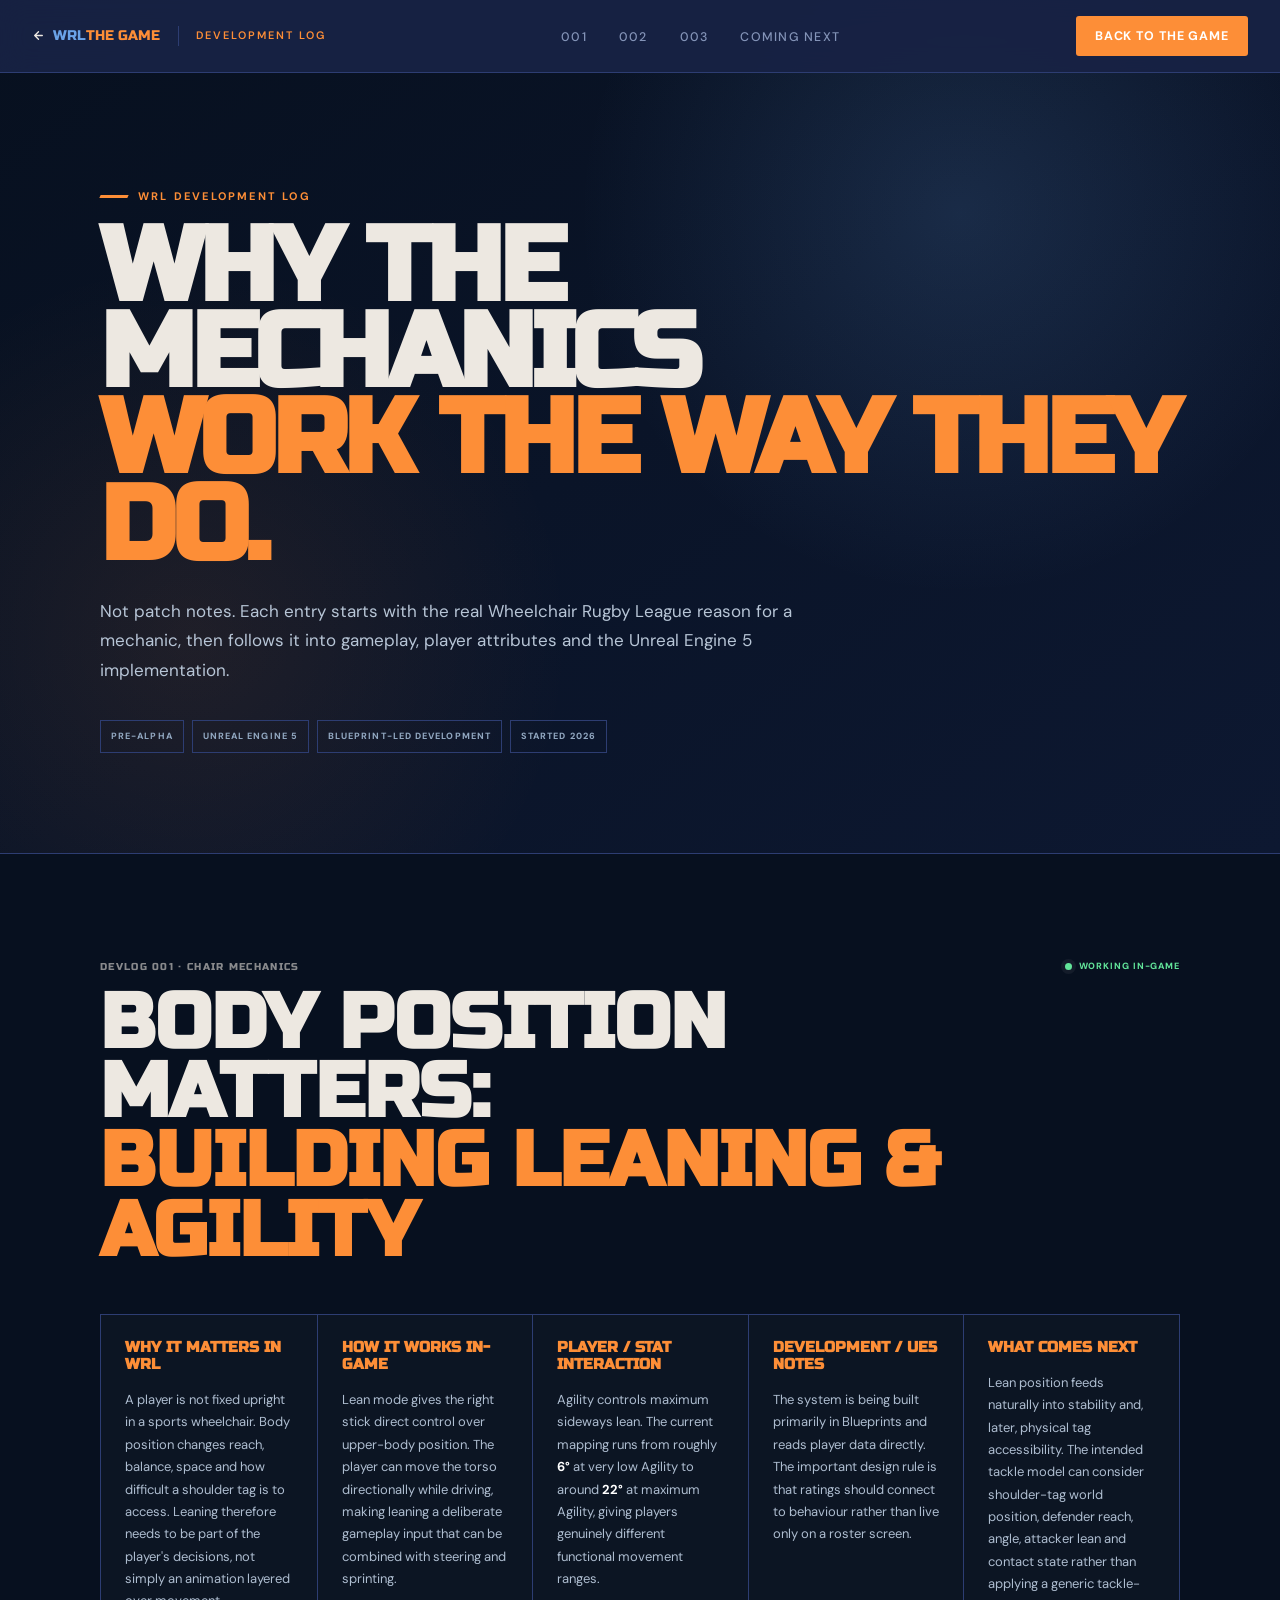
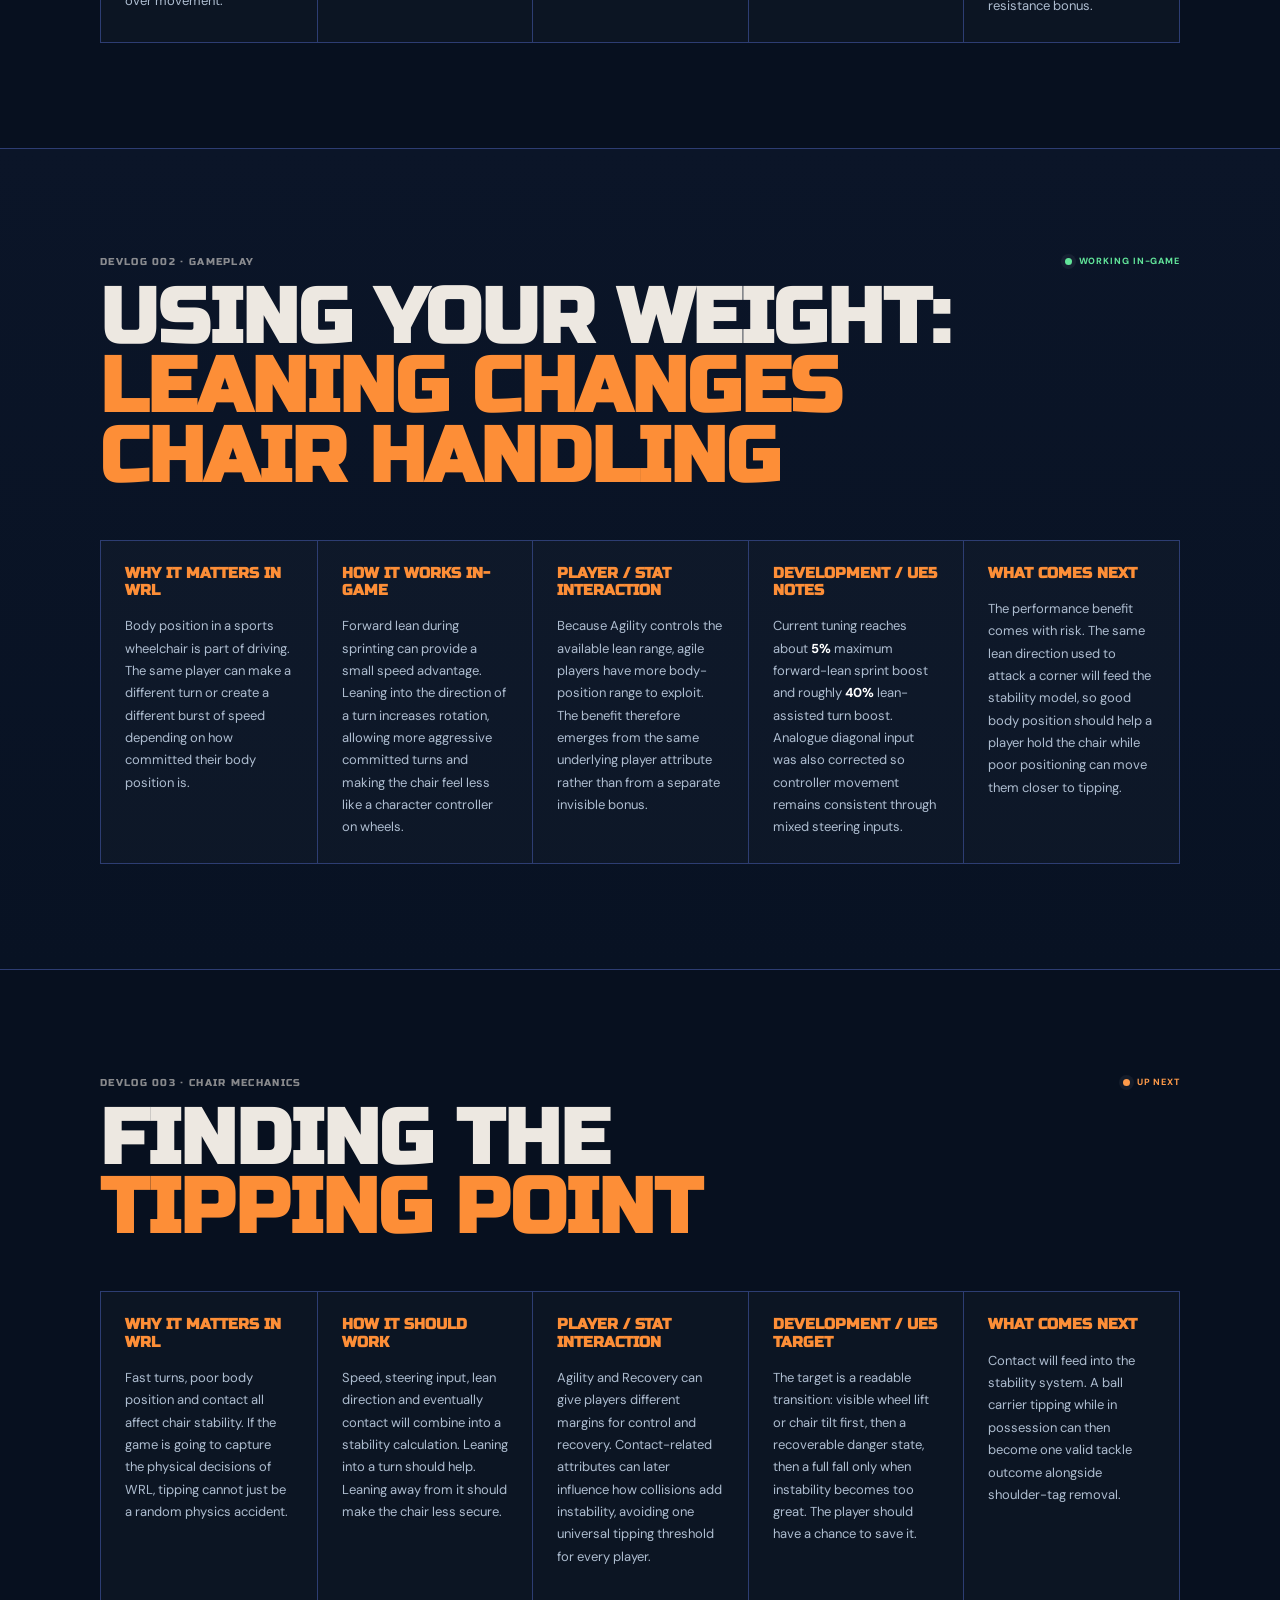
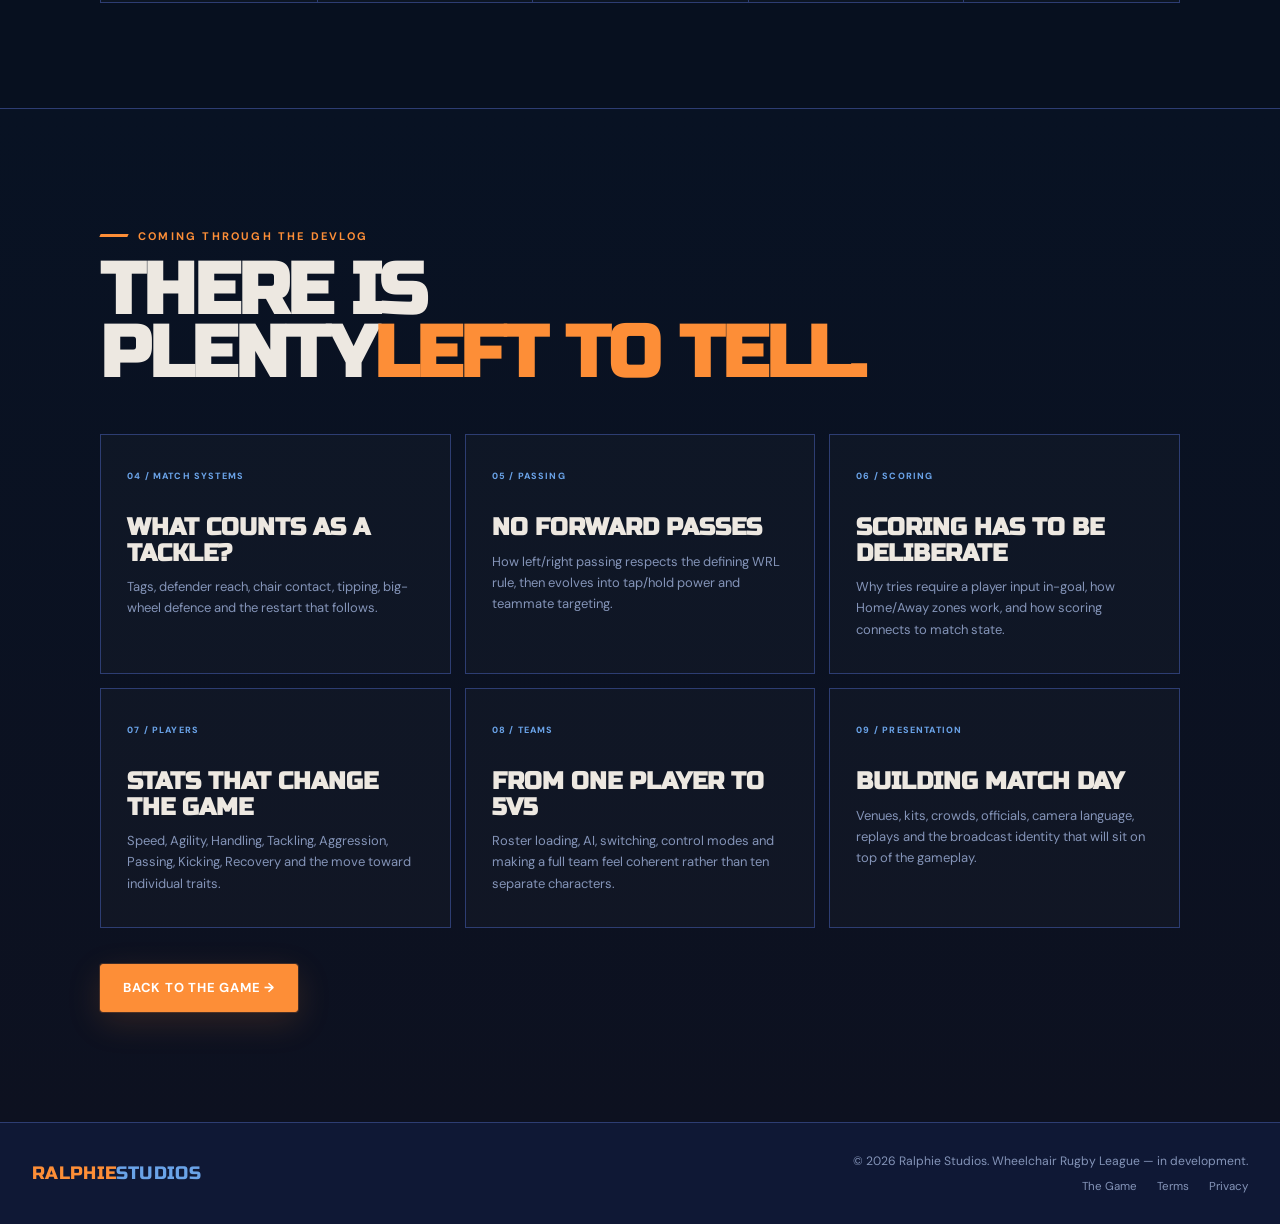
==== devlog.html @ 8ef0feab "Local updates: WebP image conversions, page updates, new assets, remove wrlold.html Co-Authored-By: " ====
<!DOCTYPE html>
<html lang="en">
<head>
  <meta charset="UTF-8">
  <meta name="viewport" content="width=device-width, initial-scale=1.0">
  <title>WRL Development Log | Ralphie Studios</title>
  <meta name="description" content="Development log for the first Wheelchair Rugby League video game — mechanics, design decisions and Unreal Engine 5 development from Ralphie Studios.">
  <meta property="og:title" content="Wheelchair Rugby League — Development Log">
  <meta property="og:description" content="Follow the mechanics, decisions and development behind the first Wheelchair Rugby League video game.">
  <meta property="og:type" content="website">
  <meta property="og:url" content="https://ralphiestudios.com/devlog">
  <meta property="og:image" content="https://ralphiestudios.com/images/gamepic.png">
  <meta name="theme-color" content="#07101f">
  <link rel="canonical" href="https://ralphiestudios.com/devlog">
  <link rel="icon" type="image/png" sizes="32x32" href="images/favicon-32.png">
  <link rel="apple-touch-icon" sizes="180x180" href="images/apple-touch-icon.png">
  <link rel="preconnect" href="https://fonts.googleapis.com">
  <link rel="preconnect" href="https://fonts.gstatic.com" crossorigin>
  <link href="https://fonts.googleapis.com/css2?family=Russo+One&family=DM+Sans:ital,opsz,wght@0,9..40,400;0,9..40,500;0,9..40,600;0,9..40,700;1,9..40,400&display=swap" rel="stylesheet">
  <link rel="stylesheet" href="style.css">
</head>
<body class="wrl-page devlog-page">
  <nav id="wrlNav">
    <div class="wrl-left">
      <a href="/wrl" class="wrl-back" aria-label="Back to Wheelchair Rugby League"><svg width="13" height="13" viewBox="0 0 24 24" fill="none" stroke="currentColor" stroke-width="2.5" stroke-linecap="round" stroke-linejoin="round" aria-hidden="true"><path d="M19 12H5M12 5l-7 7 7 7"/></svg><span><span class="nr">WRL</span><span class="ns wrl-back-label">THE GAME</span></span></a>
      <div class="wrl-sep" aria-hidden="true"></div><span class="wrl-game-lbl">Development Log</span>
    </div>
    <ul class="nav-links"><li><a href="#devlog-001">001</a></li><li><a href="#devlog-002">002</a></li><li><a href="#devlog-003">003</a></li><li><a href="#coming">Coming Next</a></li></ul>
    <div class="wrl-cta"><a href="/wrl" class="wrl-cta-btn">Back to the Game</a><button class="nav-toggle" id="wrlNavToggle" aria-label="Open menu" aria-expanded="false"><span></span><span></span><span></span></button></div>
  </nav>

  <header class="devlog-hero">
    <div class="wrap" data-reveal>
      <span class="wrl-eyebrow">WRL Development Log</span>
      <h1>Why the mechanics<br><span>work the way they do.</span></h1>
      <p>Not patch notes. Each entry starts with the real Wheelchair Rugby League reason for a mechanic, then follows it into gameplay, player attributes and the Unreal Engine 5 implementation.</p>
      <div class="devlog-hero-meta"><span>Pre-Alpha</span><span>Unreal Engine 5</span><span>Blueprint-led development</span><span>Started 2026</span></div>
    </div>
  </header>

  <main class="devlog-archive">
    <section class="dev-article-full" id="devlog-001">
      <div class="wrap">
        <div class="dev-article-heading" data-reveal><div><span class="dev-index">DEVLOG 001 · CHAIR MECHANICS</span><h2>Body Position Matters:<br><em>Building Leaning &amp; Agility</em></h2></div><span class="dev-state working">Working in-game</span></div>
        <div class="dev-article-grid" data-reveal>
          <article><h3>Why it matters in WRL</h3><p>A player is not fixed upright in a sports wheelchair. Body position changes reach, balance, space and how difficult a shoulder tag is to access. Leaning therefore needs to be part of the player's decisions, not simply an animation layered over movement.</p></article>
          <article><h3>How it works in-game</h3><p>Lean mode gives the right stick direct control over upper-body position. The player can move the torso directionally while driving, making leaning a deliberate gameplay input that can be combined with steering and sprinting.</p></article>
          <article><h3>Player / stat interaction</h3><p>Agility controls maximum sideways lean. The current mapping runs from roughly <strong>6°</strong> at very low Agility to around <strong>22°</strong> at maximum Agility, giving players genuinely different functional movement ranges.</p></article>
          <article><h3>Development / UE5 notes</h3><p>The system is being built primarily in Blueprints and reads player data directly. The important design rule is that ratings should connect to behaviour rather than live only on a roster screen.</p></article>
          <article><h3>What comes next</h3><p>Lean position feeds naturally into stability and, later, physical tag accessibility. The intended tackle model can consider shoulder-tag world position, defender reach, angle, attacker lean and contact state rather than applying a generic tackle-resistance bonus.</p></article>
        </div>
      </div>
    </section>

    <section class="dev-article-full alternate" id="devlog-002">
      <div class="wrap">
        <div class="dev-article-heading" data-reveal><div><span class="dev-index">DEVLOG 002 · GAMEPLAY</span><h2>Using Your Weight:<br><em>Leaning Changes Chair Handling</em></h2></div><span class="dev-state working">Working in-game</span></div>
        <div class="dev-article-grid" data-reveal>
          <article><h3>Why it matters in WRL</h3><p>Body position in a sports wheelchair is part of driving. The same player can make a different turn or create a different burst of speed depending on how committed their body position is.</p></article>
          <article><h3>How it works in-game</h3><p>Forward lean during sprinting can provide a small speed advantage. Leaning into the direction of a turn increases rotation, allowing more aggressive committed turns and making the chair feel less like a character controller on wheels.</p></article>
          <article><h3>Player / stat interaction</h3><p>Because Agility controls the available lean range, agile players have more body-position range to exploit. The benefit therefore emerges from the same underlying player attribute rather than from a separate invisible bonus.</p></article>
          <article><h3>Development / UE5 notes</h3><p>Current tuning reaches about <strong>5%</strong> maximum forward-lean sprint boost and roughly <strong>40%</strong> lean-assisted turn boost. Analogue diagonal input was also corrected so controller movement remains consistent through mixed steering inputs.</p></article>
          <article><h3>What comes next</h3><p>The performance benefit comes with risk. The same lean direction used to attack a corner will feed the stability model, so good body position should help a player hold the chair while poor positioning can move them closer to tipping.</p></article>
        </div>
      </div>
    </section>

    <section class="dev-article-full" id="devlog-003">
      <div class="wrap">
        <div class="dev-article-heading" data-reveal><div><span class="dev-index">DEVLOG 003 · CHAIR MECHANICS</span><h2>Finding the<br><em>Tipping Point</em></h2></div><span class="dev-state next">Up next</span></div>
        <div class="dev-article-grid" data-reveal>
          <article><h3>Why it matters in WRL</h3><p>Fast turns, poor body position and contact all affect chair stability. If the game is going to capture the physical decisions of WRL, tipping cannot just be a random physics accident.</p></article>
          <article><h3>How it should work</h3><p>Speed, steering input, lean direction and eventually contact will combine into a stability calculation. Leaning into a turn should help. Leaning away from it should make the chair less secure.</p></article>
          <article><h3>Player / stat interaction</h3><p>Agility and Recovery can give players different margins for control and recovery. Contact-related attributes can later influence how collisions add instability, avoiding one universal tipping threshold for every player.</p></article>
          <article><h3>Development / UE5 target</h3><p>The target is a readable transition: visible wheel lift or chair tilt first, then a recoverable danger state, then a full fall only when instability becomes too great. The player should have a chance to save it.</p></article>
          <article><h3>What comes next</h3><p>Contact will feed into the stability system. A ball carrier tipping while in possession can then become one valid tackle outcome alongside shoulder-tag removal.</p></article>
        </div>
      </div>
    </section>

    <section class="wrl-s devlog-coming" id="coming">
      <div class="wrap">
        <span class="wrl-eyebrow" data-reveal>Coming Through the Devlog</span>
        <h2 class="wrl-h2" data-reveal>There is plenty<em>left to tell.</em></h2>
        <div class="dev-queue" data-reveal>
          <article><span>04 / MATCH SYSTEMS</span><h3>What Counts as a Tackle?</h3><p>Tags, defender reach, chair contact, tipping, big-wheel defence and the restart that follows.</p></article>
          <article><span>05 / PASSING</span><h3>No Forward Passes</h3><p>How left/right passing respects the defining WRL rule, then evolves into tap/hold power and teammate targeting.</p></article>
          <article><span>06 / SCORING</span><h3>Scoring Has to Be Deliberate</h3><p>Why tries require a player input in-goal, how Home/Away zones work, and how scoring connects to match state.</p></article>
          <article><span>07 / PLAYERS</span><h3>Stats That Change the Game</h3><p>Speed, Agility, Handling, Tackling, Aggression, Passing, Kicking, Recovery and the move toward individual traits.</p></article>
          <article><span>08 / TEAMS</span><h3>From One Player to 5v5</h3><p>Roster loading, AI, switching, control modes and making a full team feel coherent rather than ten separate characters.</p></article>
          <article><span>09 / PRESENTATION</span><h3>Building Match Day</h3><p>Venues, kits, crowds, officials, camera language, replays and the broadcast identity that will sit on top of the gameplay.</p></article>
        </div>
        <div class="devlog-back-cta" data-reveal><a class="btn-wrl-p" href="/wrl">Back to the Game →</a></div>
      </div>
    </section>
  </main>

  <footer><a href="/" class="ft-logo-brand"><span class="nr">RALPHIE</span><span class="ns">STUDIOS</span></a><div class="ft-right"><p>&copy; 2026 Ralphie Studios. Wheelchair Rugby League — in development.</p><div class="ft-links"><a href="/wrl">The Game</a><a href="/terms">Terms</a><a href="/privacy">Privacy</a></div></div></footer>

  <script>
    const wrlNav = document.getElementById('wrlNav');
    const wrlNavToggle = document.getElementById('wrlNavToggle');
    const wrlNavLinks = wrlNav.querySelector('.nav-links');
    wrlNavToggle.addEventListener('click', () => { const open = wrlNavLinks.classList.toggle('open'); wrlNavToggle.setAttribute('aria-expanded', String(open)); wrlNavToggle.setAttribute('aria-label', open ? 'Close menu' : 'Open menu'); });
    wrlNavLinks.querySelectorAll('a').forEach(a => a.addEventListener('click', () => { wrlNavLinks.classList.remove('open'); wrlNavToggle.setAttribute('aria-expanded', 'false'); }));
    window.addEventListener('scroll', () => wrlNav.classList.toggle('scrolled', scrollY > 30), { passive: true });
    const obs = new IntersectionObserver(entries => entries.forEach(e => { if (e.isIntersecting) { e.target.classList.add('visible'); obs.unobserve(e.target); } }), { threshold: .08 });
    document.querySelectorAll('[data-reveal]').forEach(el => obs.observe(el));
  </script>
</body>
</html>
---- style.css ----
/* =========================================================
   RALPHIE STUDIOS
   Shared site stylesheet
   ========================================================= */


/* ─────────────────────────────────────────────────────────
   TOKENS
   ───────────────────────────────────────────────────────── */

:root {
  --bg: #0f1835;
  --surf: #182244;
  --surf2: #202d54;
  --border: #2d3d72;

  --orange: #fd8e37;
  --blue: #6aa3e8;

  --text: #ede8e1;
  --muted: #8494b8;

  --baize: #12643d;
  --baize-dark: #071d14;
  --baize-yellow: #ffd83d;

  --r: 10px;
}


/* ─────────────────────────────────────────────────────────
   RESET
   ───────────────────────────────────────────────────────── */

*,
*::before,
*::after {
  box-sizing: border-box;
  margin: 0;
  padding: 0;
}

html {
  scroll-behavior: smooth;
}

body {
  background: var(--bg);
  color: var(--text);

  font-family: 'DM Sans', system-ui, sans-serif;
  font-size: 1rem;
  line-height: 1.65;

  overflow-x: hidden;

  -webkit-font-smoothing: antialiased;
}

img {
  max-width: 100%;
  display: block;
}

a {
  color: inherit;
  text-decoration: none;
}

button,
input {
  font: inherit;
}


/* ─────────────────────────────────────────────────────────
   SHARED NAV
   ───────────────────────────────────────────────────────── */

nav {
  position: fixed;
  top: 0;
  left: 0;
  right: 0;

  z-index: 100;

  padding: 1rem 2rem;

  display: flex;
  align-items: center;
  justify-content: space-between;

  background: rgba(24,34,68,.94);
  backdrop-filter: blur(14px);

  border-bottom: 1px solid var(--border);
}

#nav {
  background: rgba(15,24,53,.72);
  border-bottom-color: transparent;
  transition: background .25s ease, border-color .25s ease;
}

#nav.scrolled {
  background: rgba(24,34,68,.94);
  border-bottom-color: var(--border);
}

.nav-brand {
  font-family: 'Russo One', sans-serif;
  font-size: 1rem;

  letter-spacing: .03em;
}

.nav-brand .nr {
  color: var(--blue);
}

.nav-brand .ns {
  color: var(--orange);
}

.nav-links {
  display: flex;
  gap: 2rem;

  list-style: none;
}

.nav-links a {
  color: var(--muted);

  font-size: .78rem;
  font-weight: 500;

  letter-spacing: .1em;
  text-transform: uppercase;

  transition: color .2s;
}

.nav-links a:hover {
  color: var(--text);
}


/* Hamburger */

.nav-toggle {
  display: none;

  padding: 6px;

  background: none;
  border: none;

  color: var(--text);

  cursor: pointer;

  flex-direction: column;
  gap: 5px;

  align-items: flex-end;
}

.nav-toggle span {
  display: block;

  height: 2px;

  background: currentColor;

  border-radius: 2px;

  transition:
    transform .22s,
    opacity .22s,
    width .22s;
}

.nav-toggle span:nth-child(1) {
  width: 22px;
}

.nav-toggle span:nth-child(2) {
  width: 16px;
}

.nav-toggle span:nth-child(3) {
  width: 22px;
}

.nav-toggle[aria-expanded="true"] span:nth-child(1) {
  width: 22px;
  transform: translateY(7px) rotate(45deg);
}

.nav-toggle[aria-expanded="true"] span:nth-child(2) {
  opacity: 0;
}

.nav-toggle[aria-expanded="true"] span:nth-child(3) {
  width: 22px;
  transform: translateY(-7px) rotate(-45deg);
}


/* ─────────────────────────────────────────────────────────
   HOME HERO
   ───────────────────────────────────────────────────────── */

.hero {
  position: sticky;
  top: 0;
  z-index: 1;

  height: 100vh;

  display: flex;
  align-items: center;
  justify-content: center;

  text-align: center;

  padding: 2rem 2rem 3rem;

  overflow: hidden;

}

/* Sections slide over the sticky hero */
hr.rule:first-of-type { display: none; }

#about {
  position: relative;
  z-index: 10;
  background: var(--bg);
  border-radius: 28px 28px 0 0;
  box-shadow: 0 -20px 60px rgba(0,0,0,0.55);
  margin-top: -28px;
}

#projects, #team, #connect, footer {
  position: relative;
  z-index: 10;
  background: var(--bg);
}

/* Scroll reveal */
[data-reveal] {
  opacity: 0;
  transform: translateY(28px);
  transition: opacity 0.75s ease, transform 0.75s ease;
}

[data-reveal].visible {
  opacity: 1;
  transform: translateY(0);
}

[data-reveal]:nth-child(2) { transition-delay: 0.12s; }
[data-reveal]:nth-child(3) { transition-delay: 0.22s; }
[data-reveal]:nth-child(4) { transition-delay: 0.32s; }

#cvs {
  position: absolute;
  inset: 0;

  width: 100%;
  height: 100%;

  pointer-events: none;
}

.hero-glow {
  position: absolute;
  inset: 0;

  pointer-events: none;

  background:
    radial-gradient(
      ellipse 55% 55% at 33% 62%,
      rgba(253,142,55,.09) 0%,
      transparent 70%
    ),
    radial-gradient(
      ellipse 55% 55% at 67% 38%,
      rgba(106,163,232,.11) 0%,
      transparent 70%
    );
}

.hero-content {
  position: relative;
  z-index: 2;

  max-width: 1200px;

  will-change: transform, opacity;
}

.hero-logo-img {
  height: clamp(280px, 62vh, 75vh);

  width: auto;
  max-width: 95vw;

  margin: 0 auto;
}

.hero-rule {
  width: 44px;
  height: 2px;

  margin: 2.25rem auto;

  background:
    linear-gradient(
      90deg,
      var(--blue),
      var(--orange)
    );

  border-radius: 2px;
}

.hero-tag {
  max-width: 48ch;

  margin: 0 auto 2.75rem;

  color: var(--text);

  font-size: clamp(1rem, 2.4vw, 1.2rem);

  text-wrap: balance;
}

.ctas {
  display: flex;
  justify-content: center;
  flex-wrap: wrap;

  gap: 1rem;
}


/* ─────────────────────────────────────────────────────────
   BUTTONS
   ───────────────────────────────────────────────────────── */

.btn {
  display: inline-flex;
  align-items: center;

  gap: .5rem;

  padding: .75rem 1.75rem;

  border-radius: var(--r);
  border: none;

  font-family: 'DM Sans', sans-serif;
  font-size: .875rem;
  font-weight: 600;

  cursor: pointer;

  transition:
    transform .15s,
    opacity .15s,
    border-color .15s,
    background .15s;
}

.btn:hover {
  transform: translateY(-2px);
  opacity: .88;
}

.btn:active {
  transform: none;
  opacity: 1;
}

.btn-p {
  background: var(--orange);
  color: #fff;
}

.btn-g {
  background: transparent;

  color: var(--text);

  border: 1.5px solid var(--border);
}

.btn-g:hover {
  border-color: var(--muted);
}

.btn-baize {
  background: var(--baize-yellow);

  color: #10120f;

  font-weight: 700;
}

.project-btn {
  margin-top: 1.5rem;

  width: fit-content;

  border-radius: 3px;

  font-size: .8rem;

  letter-spacing: .07em;
  text-transform: uppercase;
}


/* ─────────────────────────────────────────────────────────
   SHARED SECTIONS
   ───────────────────────────────────────────────────────── */

section {
  padding: 6rem 2rem;
}

.wrap {
  max-width: 1080px;
  margin: 0 auto;
}

.eyebrow {
  margin-bottom: .6rem;

  color: var(--orange);

  font-size: .68rem;
  font-weight: 600;

  letter-spacing: .22em;
  text-transform: uppercase;
}

.sh {
  margin-bottom: 1.25rem;

  font-family: 'Russo One', sans-serif;
  font-size: clamp(1.7rem, 3.5vw, 2.4rem);

  line-height: 1.15;

  text-wrap: balance;
}

hr.rule {
  border: none;
  border-top: 1px solid var(--border);
}


/* ─────────────────────────────────────────────────────────
   ABOUT
   ───────────────────────────────────────────────────────── */

.about-grid {
  display: grid;

  grid-template-columns: 1fr 1fr;

  gap: 4.5rem;

  align-items: start;
}

.about-text p:not(.eyebrow) {
  max-width: 52ch;

  margin-bottom: .9rem;

  color: var(--muted);
}

.about-text p:last-child {
  margin-bottom: 0;
}

.stats-grid {
  display: grid;

  grid-template-columns: 1fr 1fr;

  gap: 1rem;
}

.stat {
  padding: 1.4rem;

  background: var(--surf);

  border: 1px solid var(--border);
  border-radius: var(--r);
}

.stat-n {
  margin-bottom: .35rem;

  color: var(--orange);

  font-family: 'Russo One', sans-serif;
  font-size: 2.1rem;

  line-height: 1;
}

.stat-l {
  color: var(--muted);

  font-size: .7rem;
  font-weight: 500;

  letter-spacing: .07em;
  text-transform: uppercase;
}

.tech {
  grid-column: 1 / -1;

  padding: 1.2rem 1.4rem;

  background: var(--surf);

  border: 1px solid var(--border);
  border-radius: var(--r);
}

.tech-lbl {
  margin-bottom: .7rem;

  color: var(--muted);

  font-size: .63rem;
  font-weight: 600;

  letter-spacing: .18em;
  text-transform: uppercase;
}

.pills {
  display: flex;
  flex-wrap: wrap;

  gap: .45rem;
}

.pill {
  padding: .28rem .85rem;

  color: var(--muted);

  border: 1px solid var(--border);
  border-radius: 100px;

  font-size: .775rem;
  font-weight: 500;
}

.pill.b {
  border-color: rgba(106,163,232,.4);
  color: var(--blue);
}

.pill.o {
  border-color: rgba(253,142,55,.4);
  color: var(--orange);
}


/* ─────────────────────────────────────────────────────────
   STUDIO SIDEBAR
   ───────────────────────────────────────────────────────── */

.studio-sidebar {
  display: flex;
  flex-direction: column;
  gap: 1.1rem;
}

.sb-item {
  display: flex;
  align-items: flex-start;
  gap: 1rem;
}

.sb-dot {
  flex-shrink: 0;
  width: 9px;
  height: 9px;
  border-radius: 50%;
  margin-top: .35rem;
}

.sb-live { background: #3ecf6a; box-shadow: 0 0 6px rgba(62,207,106,.5); }
.sb-dev  { background: var(--orange); box-shadow: 0 0 6px rgba(253,142,55,.4); }

.sb-title {
  font-size: .95rem;
  font-weight: 600;
  color: var(--text);
  line-height: 1.3;
}

.sb-sub {
  margin-top: .2rem;
  font-size: .78rem;
  color: var(--muted);
}

.sb-divider {
  border: none;
  border-top: 1px solid var(--border);
  margin: .4rem 0;
}

.sb-stack {
  font-size: .78rem;
  color: var(--muted);
  line-height: 1.7;
}


/* ─────────────────────────────────────────────────────────
   PROJECTS
   ───────────────────────────────────────────────────────── */

.games-bg {
  background: var(--surf);
}

.projects-intro {
  max-width: 700px;

  margin-top: -.2rem;

  color: var(--muted);

  font-size: .95rem;
}

.projects-list {
  margin-top: 2.75rem;

  display: grid;
  gap: 1.5rem;
}

.game-card {
  display: grid;

  grid-template-columns: 320px 1fr;

  overflow: hidden;

  max-width: 900px;

  border: 1px solid var(--border);
  border-radius: 14px;

  transition:
    border-color .25s,
    transform .2s;
}

.game-card:hover {
  border-color: rgba(253,142,55,.5);
  transform: translateY(-2px);
}

.game-vis {
  position: relative;

  min-height: 360px;

  display: flex;
  align-items: center;
  justify-content: center;

  overflow: hidden;

  background:
    linear-gradient(
      145deg,
      #0d1627 0%,
      #0c1424 50%,
      #111a35 100%
    );
}

.wrl-cover-img {
  position: absolute;
  inset: 0;

  width: 100%;
  height: 100%;

  object-fit: cover;
  object-position: center;
}

.wrl-project-vis::after {
  content: "";

  position: absolute;
  inset: 0;

  background:
    linear-gradient(
      135deg,
      transparent,
      rgba(253,142,55,.04)
    );
}

.gv-glow {
  position: absolute;
  inset: 0;

  background:
    radial-gradient(
      circle at 50% 50%,
      rgba(106,163,232,.14) 0%,
      transparent 65%
    );
}

.gv-inner {
  position: relative;
  z-index: 2;

  text-align: center;
}

.project-mini-label {
  margin-bottom: 1.2rem;

  color: var(--orange);

  font-size: .6rem;
  font-weight: 700;

  letter-spacing: .18em;
  text-transform: uppercase;
}

.game-ico {
  display: block;

  margin-bottom: .75rem;

  font-size: 3.75rem;
  line-height: 1;

  filter:
    drop-shadow(
      0 0 22px rgba(106,163,232,.4)
    );
}

.gv-tag {
  color: rgba(106,163,232,.6);

  font-size: .62rem;
  font-weight: 600;

  letter-spacing: .2em;
  text-transform: uppercase;
}

.game-info {
  padding: 2.5rem;

  display: flex;
  flex-direction: column;
  justify-content: center;
}

.game-badge {
  width: fit-content;

  display: inline-flex;
  align-items: center;

  gap: .45rem;

  margin-bottom: 1.2rem;

  padding: .28rem .8rem;

  color: var(--blue);

  border: 1px solid rgba(106,163,232,.3);
  border-radius: 100px;

  font-size: .66rem;
  font-weight: 600;

  letter-spacing: .12em;
  text-transform: uppercase;
}

.bdot {
  width: 6px;
  height: 6px;

  border-radius: 50%;

  background: var(--blue);

  animation: blink 2.2s ease-in-out infinite;
}

@keyframes blink {
  0%,
  100% {
    opacity: 1;
  }

  50% {
    opacity: .28;
  }
}

.game-title {
  margin-bottom: .35rem;

  font-family: 'Russo One', sans-serif;
  font-size: 1.65rem;

  line-height: 1.15;
}

.project-kicker {
  margin-bottom: .8rem;

  color: var(--text);

  font-size: .83rem;
  font-weight: 600;
}

.game-desc {
  max-width: 45ch;

  margin-bottom: 1.35rem;

  color: var(--muted);

  font-size: .88rem;

  line-height: 1.65;
}

.game-meta {
  display: flex;
  align-items: center;

  gap: .45rem;

  color: var(--muted);

  font-size: .72rem;
  font-weight: 500;
}

.mdot {
  width: 4px;
  height: 4px;

  flex-shrink: 0;

  border-radius: 50%;

  background: var(--orange);
}

.project-progress {
  display: flex;
  flex-wrap: wrap;

  gap: .4rem;

  margin-bottom: 1.3rem;
}

.project-progress span {
  padding: .3rem .65rem;

  background: rgba(106,163,232,.055);

  color: #a9bad0;

  border: 1px solid rgba(106,163,232,.15);
  border-radius: 4px;

  font-size: .62rem;
  font-weight: 600;

  letter-spacing: .05em;
  text-transform: uppercase;
}


/* BaizeBoard */

.baize-project:hover {
  border-color: rgba(255,216,61,.5);
}

.baize-vis {
  background:
    radial-gradient(
      circle at 50% 40%,
      rgba(106,163,232,.08),
      transparent 60%
    ),
    linear-gradient(
      145deg,
      #05070f,
      #0b0f1e
    );
}

.baize-felt {
  position: absolute;
  inset: 0;

  opacity: .24;

  background:
    repeating-linear-gradient(
      45deg,
      rgba(255,255,255,.015) 0,
      rgba(255,255,255,.015) 1px,
      transparent 1px,
      transparent 5px
    );
}

.baize-inner {
  width: 80%;
}

.baize-logo {
  width: min(240px, 85%);

  margin: .8rem auto 1.1rem;
}

.live-label {
  color: var(--baize-yellow);
}

.baize-tag {
  color: rgba(255,255,255,.55);
}

.live-badge {
  color: var(--baize-yellow);

  border-color: rgba(255,216,61,.3);
}

.live-badge .bdot {
  background: var(--baize-yellow);
}

.baize-progress span {
  border-color: rgba(255,216,61,.16);

  background: rgba(255,216,61,.04);

  color: #d5c986;
}

.baize-dot {
  background: var(--baize-yellow);
}


/* ─────────────────────────────────────────────────────────
   TEAM
   ───────────────────────────────────────────────────────── */

.team-grid {
  display: grid;

  grid-template-columns: repeat(2, 1fr);

  gap: 1.5rem;

  max-width: 760px;

  margin-top: 2.75rem;
}

.team-card {
  overflow: hidden;

  background: var(--surf);

  border: 1px solid var(--border);
  border-radius: 14px;

  transition:
    border-color .25s,
    transform .2s;
}

.team-card:hover {
  transform: translateY(-3px);
}

.team-card:nth-child(1):hover {
  border-color: rgba(253,142,55,.5);
}

.team-card:nth-child(2):hover {
  border-color: rgba(106,163,232,.5);
}

.team-photo-wrap {
  position: relative;

  width: 100%;

  aspect-ratio: 1;

  overflow: hidden;

  background: var(--surf2);
}

.team-photo {
  position: absolute;
  inset: 0;

  width: 100%;
  height: 100%;

  object-fit: cover;
  object-position: center 40%;
}

.team-card:last-child .team-photo {
  object-position: center 3%;
}

.team-photo-fallback {
  width: 100%;
  height: 100%;

  display: flex;
  align-items: center;
  justify-content: center;

  font-size: 5rem;
}

.team-info {
  padding: 1.5rem;
}

.team-role {
  display: inline-block;

  margin-bottom: .5rem;

  font-size: .65rem;
  font-weight: 600;

  letter-spacing: .14em;
  text-transform: uppercase;
}

.team-role.orange {
  color: var(--orange);
}

.team-role.blue {
  color: var(--blue);
}

.team-name {
  margin-bottom: .65rem;

  font-family: 'Russo One', sans-serif;
  font-size: 1.3rem;
}

.team-bio {
  color: var(--muted);

  font-size: .85rem;

  line-height: 1.6;
}


/* ─────────────────────────────────────────────────────────
   CONNECT
   ───────────────────────────────────────────────────────── */

.connect-inner {
  max-width: 560px;
}

.connect-inner p:not(.eyebrow) {
  margin-bottom: 2rem;

  color: var(--muted);
}

.soc-row {
  display: flex;
  flex-wrap: wrap;

  gap: .7rem;
}

.soc-btn {
  display: inline-flex;
  align-items: center;

  gap: .5rem;

  padding: .62rem 1.15rem;

  color: var(--muted);

  border: 1px solid var(--border);
  border-radius: var(--r);

  font-size: .84rem;
  font-weight: 500;

  transition:
    color .2s,
    border-color .2s;
}

.soc-btn:hover {
  color: var(--text);

  border-color: var(--muted);
}


/* ─────────────────────────────────────────────────────────
   FOOTER
   ───────────────────────────────────────────────────────── */

footer {
  padding: 1.75rem 2rem;

  display: flex;
  align-items: center;
  justify-content: space-between;
  flex-wrap: wrap;

  gap: 1rem;

  border-top: 1px solid var(--border);
}

.ft-logo-brand {
  font-family: 'Russo One', sans-serif;
  font-size: 1.1rem;

  letter-spacing: .02em;
}

.ft-logo-brand .nr {
  color: var(--orange);
}

.ft-logo-brand .ns {
  color: var(--blue);
}

.ft-right {
  display: flex;
  flex-direction: column;
  align-items: flex-end;

  gap: .35rem;
}

footer p {
  color: var(--muted);

  font-size: .76rem;
}

.ft-links {
  display: flex;

  gap: 1.25rem;
}

.ft-links a {
  color: var(--muted);

  font-size: .72rem;

  transition: color .2s;
}

.ft-links a:hover {
  color: var(--text);
}


/* =========================================================
   WRL GAME PAGE
   ========================================================= */


/* ─────────────────────────────────────────────────────────
   WRL NAV
   ───────────────────────────────────────────────────────── */

#wrlNav {
  gap: 0;
  justify-content: flex-start;
}

.wrl-left {
  display: flex;
  align-items: center;

  gap: .6rem;

  min-width: 0;
}

.wrl-back {
  display: flex;
  align-items: center;

  gap: .5rem;

  transition: opacity .2s;
}

.wrl-back > span {
  display: inline-flex;
}

.wrl-back:hover {
  opacity: .72;
}

.wrl-back .nr {
  color: var(--blue);

  font-family: 'Russo One', sans-serif;
  font-size: .88rem;
}

.wrl-back .ns {
  color: var(--orange);

  font-family: 'Russo One', sans-serif;
  font-size: .88rem;
}

.wrl-sep {
  width: 1px;
  height: 20px;

  margin: 0 .5rem;

  flex-shrink: 0;

  background: var(--border);
}

.wrl-game-lbl {
  color: var(--orange);

  font-size: .68rem;
  font-weight: 600;

  letter-spacing: .18em;
  text-transform: uppercase;

  white-space: nowrap;
}

#wrlNav .nav-links {
  margin: 0 auto;
}

#wrlNav .nav-links a:hover {
  color: var(--orange);
}

#wrlNav .wrl-cta {
  display: flex;
  align-items: center;

  gap: .5rem;
}

.nav-alpha-mobile { display: none; }

.wrl-cta a {
  display: inline-flex;
  align-items: center;

  padding: .6rem 1.2rem;

  background: var(--orange);

  color: #fff;

  border-radius: 3px;

  font-size: .78rem;
  font-weight: 700;

  letter-spacing: .07em;
  text-transform: uppercase;

  white-space: nowrap;

  transition:
    transform .15s,
    opacity .15s;
}

.wrl-cta a:hover {
  transform: translateY(-2px);
  opacity: .88;
}


/* ─────────────────────────────────────────────────────────
   WRL HERO
   ───────────────────────────────────────────────────────── */

.wrl-hero {
  position: relative;
  isolation: isolate;

  min-height: 860px;
  height: 100svh;

  display: flex;
  align-items: flex-end;

  overflow: hidden;

  background: #030b18;
}

.wrl-hero-media {
  position: absolute;
  inset: 0;

  z-index: -4;
}

.wrl-hero-media img {
  width: 100%;
  height: 100%;

  object-fit: cover;
  object-position: 57% center;

  filter:
    saturate(.85)
    contrast(1.06);

  transform: scale(1.03);
}

.wrl-hero::before {
  content: "";

  position: absolute;
  inset: 0;

  z-index: -3;

  background:
    linear-gradient(
      90deg,
      rgba(3,8,20,.97) 0%,
      rgba(3,8,20,.8) 38%,
      rgba(3,8,20,.1) 68%,
      rgba(3,8,20,.2) 100%
    ),
    linear-gradient(
      0deg,
      rgba(13,17,32,1) 0%,
      rgba(13,17,32,.2) 36%,
      rgba(13,17,32,.05) 72%
    );
}

.wrl-hero::after {
  content: "";

  position: absolute;

  left: -8vw;
  bottom: -100px;

  width: 52vw;
  height: 440px;

  z-index: -2;

  background:
    linear-gradient(
      90deg,
      rgba(106,163,232,.18),
      rgba(253,142,55,.16)
    );

  transform: skewX(-21deg);

  filter: blur(1px);

  opacity: .65;
}

.wrl-hero-inner {
  width: 100%;

  padding: 150px 0 88px;
}

.wrl-hero-grid {
  display: grid;

  grid-template-columns: minmax(0,800px) 1fr;

  align-items: end;

  gap: 40px;
}

.status-pill {
  display: inline-flex;
  align-items: center;

  gap: 10px;

  margin-bottom: 16px;

  padding: 9px 14px;

  background: rgba(6,12,26,.65);

  border: 1px solid rgba(255,255,255,.15);

  backdrop-filter: blur(10px);

  color: var(--text);

  font-size: 11px;
  font-weight: 600;

  letter-spacing: .16em;
  text-transform: uppercase;
}

.status-dot {
  width: 8px;
  height: 8px;

  border-radius: 50%;

  background: var(--orange);

  box-shadow:
    0 0 16px rgba(253,142,55,.8);

  animation:
    sdot 2.4s ease-in-out infinite;
}

@keyframes sdot {
  0%,
  100% {
    opacity: 1;
  }

  50% {
    opacity: .28;
  }
}

.wrl-first-game {
  margin-bottom: 24px;

  color: #94bce9;

  font-size: 11px;
  font-weight: 700;

  letter-spacing: .16em;
  text-transform: uppercase;
}

.wrl-h1 {
  margin: 0;

  font-family: 'Russo One', sans-serif;

  font-size: clamp(62px,8.8vw,130px);

  line-height: .82;

  letter-spacing: -.025em;
  text-transform: uppercase;

  text-shadow:
    0 18px 50px rgba(0,0,0,.45);
}

.wrl-h1 .l1 {
  display: block;

  color: white;
}

.wrl-h1 .l2 {
  display: block;

  color: transparent;

  -webkit-text-stroke:
    2px rgba(255,255,255,.82);
}

.wrl-h1 .l3 {
  display: block;

  margin-top: 6px;

  color: var(--orange);
}

.wrl-hero-copy {
  max-width: 680px;

  margin-top: 28px;

  color: #cdd8e6;

  font-size: clamp(15px,1.55vw,19px);

  line-height: 1.58;
}

.wrl-actions {
  display: flex;
  flex-wrap: wrap;

  gap: 12px;

  margin-top: 32px;
}

.btn-wrl-p,
.btn-wrl-g {
  display: inline-flex;
  align-items: center;

  min-height: 48px;

  padding: 0 22px;

  border-radius: 3px;

  font-size: 13px;
  font-weight: 700;

  letter-spacing: .06em;
  text-transform: uppercase;

  transition:
    transform .15s,
    box-shadow .15s,
    background .2s,
    border-color .2s;
}

.btn-wrl-p {
  background: var(--orange);

  color: #fff;

  border: 1px solid var(--orange);

  box-shadow:
    0 0 0 1px rgba(253,142,55,.2),
    0 10px 34px rgba(253,142,55,.15);
}

.btn-wrl-p:hover {
  transform: translateY(-2px);

  box-shadow:
    0 0 0 1px rgba(253,142,55,.3),
    0 14px 42px rgba(253,142,55,.25);
}

.btn-wrl-g {
  background: rgba(255,255,255,.04);

  color: white;

  border: 1px solid rgba(255,255,255,.2);
}

.btn-wrl-g:hover {
  transform: translateY(-2px);

  background: rgba(255,255,255,.08);

  border-color: rgba(255,255,255,.38);
}

.hero-meta-cards {
  align-self: end;
  justify-self: end;

  width: min(280px,100%);

  display: grid;

  gap: 10px;
}

.meta-card {
  padding: 16px 18px;

  background: rgba(6,12,24,.58);

  border: 1px solid rgba(255,255,255,.12);

  backdrop-filter: blur(10px);

  transform: skewX(-5deg);
}

.meta-card > * {
  transform: skewX(5deg);
}

.meta-card span {
  display: block;

  margin-bottom: 5px;

  color: var(--muted);

  font-size: 10px;

  letter-spacing: .15em;
  text-transform: uppercase;
}

.meta-card strong {
  color: var(--text);

  font-family: 'Russo One', sans-serif;
  font-size: 18px;

  text-transform: uppercase;
}

.scroll-cue {
  position: absolute;

  right: 28px;
  bottom: 28px;

  color: rgba(255,255,255,.42);

  font-size: 9px;

  letter-spacing: .22em;
  text-transform: uppercase;

  writing-mode: vertical-rl;
}


/* ─────────────────────────────────────────────────────────
   WRL TICKER
   ───────────────────────────────────────────────────────── */

.wrl-ticker {
  overflow: hidden;

  color: #fff;

  background:
    linear-gradient(
      90deg,
      #0a2d6e 0%,
      var(--blue) 42%,
      var(--orange) 58%,
      #b86020 100%
    );

  border-top: 1px solid rgba(255,255,255,.18);
  border-bottom: 1px solid rgba(0,0,0,.25);
}

.ticker-track {
  width: max-content;

  display: flex;

  animation:
    tick 26s linear infinite;
}

.ticker-track span {
  padding: 13px 28px;

  font-family: 'Russo One', sans-serif;
  font-size: 17px;

  letter-spacing: .04em;
  text-transform: uppercase;

  white-space: nowrap;
}

.ticker-track span::after {
  content: "✦";

  margin-left: 56px;
}

@keyframes tick {
  to {
    transform: translateX(-50%);
  }
}


/* ─────────────────────────────────────────────────────────
   WRL SHARED
   ───────────────────────────────────────────────────────── */

.wrl-s {
  padding: 110px 0;
}

.wrl-eyebrow {
  display: inline-flex;
  align-items: center;

  gap: 10px;

  color: var(--orange);

  font-size: 11px;
  font-weight: 700;

  letter-spacing: .2em;
  text-transform: uppercase;
}

.wrl-eyebrow::before {
  content: "";

  width: 28px;
  height: 3px;

  background: var(--orange);

  transform: skewX(-24deg);
}

.wrl-h2 {
  margin: 14px 0 0;

  font-family: 'Russo One', sans-serif;

  font-size: clamp(44px,5.6vw,82px);

  line-height: .88;

  letter-spacing: -.03em;
  text-transform: uppercase;

  text-wrap: balance;
}

.wrl-h2 em {
  color: var(--orange);
  font-style: normal;
}

.wrl-lead {
  max-width: 720px;

  margin: 20px 0 0;

  color: var(--muted);

  font-size: 17px;

  line-height: 1.72;
}


/* ─────────────────────────────────────────────────────────
   WRL GAME / VISION
   ───────────────────────────────────────────────────────── */

.game-grid {
  display: grid;

  grid-template-columns: .95fr 1.05fr;

  gap: 72px;

  align-items: center;
}

.visual-stack {
  position: relative;

  min-height: 540px;
}

.visual-main {
  position: absolute;

  inset: 0 10% 0 0;

  overflow: hidden;

  background: var(--surf2);

  border: 1px solid var(--border);

  box-shadow:
    0 24px 80px rgba(0,0,0,.4);

  clip-path:
    polygon(
      0 0,
      100% 0,
      89% 100%,
      0 100%
    );
}

.visual-main img {
  width: 100%;
  height: 100%;

  object-fit: cover;
  object-position: 20% center;
}

.visual-main::after {
  content: "";

  position: absolute;
  inset: 0;

  background:
    linear-gradient(
      180deg,
      transparent 50%,
      rgba(6,11,22,.75)
    );
}

.visual-secondary {
  position: absolute;

  width: 50%;

  right: 0;
  bottom: -30px;

  border: 8px solid var(--bg);

  box-shadow:
    0 24px 80px rgba(0,0,0,.4);
}

.visual-label {
  position: absolute;

  left: 22px;
  bottom: 20px;

  z-index: 2;

  font-family: 'Russo One', sans-serif;
  font-size: 26px;

  text-transform: uppercase;
}

.visual-label small {
  display: block;

  margin-bottom: 7px;

  color: var(--orange);

  font-family: 'DM Sans', sans-serif;
  font-size: 9px;
  font-weight: 700;

  letter-spacing: .18em;
  text-transform: uppercase;
}

.feat-grid {
  display: grid;

  grid-template-columns: 1fr 1fr;

  gap: 12px;

  margin-top: 34px;
}

.feat {
  min-height: 170px;

  padding: 22px;

  background:
    linear-gradient(
      135deg,
      rgba(255,255,255,.05),
      rgba(255,255,255,.02)
    );

  border: 1px solid var(--border);

  transition: .22s ease;
}

.feat:hover {
  transform: translateY(-4px);

  border-color:
    rgba(253,142,55,.32);
}

.feat-num {
  color: var(--orange);

  font-size: 11px;
  font-weight: 700;

  letter-spacing: .16em;
}

.feat h3 {
  margin: 18px 0 7px;

  font-family: 'Russo One', sans-serif;
  font-size: 22px;

  text-transform: uppercase;
}

.feat p {
  margin: 0;

  color: var(--muted);

  font-size: 13px;

  line-height: 1.6;
}


/* ─────────────────────────────────────────────────────────
   WRL DEVLOG
   ───────────────────────────────────────────────────────── */

.devlog-bg {
  background:
    radial-gradient(
      circle at 85% 18%,
      rgba(106,163,232,.08),
      transparent 34%
    ),
    linear-gradient(
      180deg,
      #0d1120 0%,
      #071326 100%
    );
}

.devlog-head {
  display: flex;
  align-items: flex-end;
  justify-content: space-between;

  gap: 30px;
}

.devlog-status {
  padding: 9px 12px;

  color: #8fa8c2;

  border: 1px solid var(--border);

  font-size: 10px;
  font-weight: 700;

  letter-spacing: .12em;
  text-transform: uppercase;

  white-space: nowrap;
}

.devlog-grid {
  display: grid;

  grid-template-columns: repeat(3,1fr);

  gap: 16px;

  margin-top: 48px;
}

.dev-card {
  position: relative;

  min-height: 390px;

  padding: 28px;

  display: flex;
  flex-direction: column;

  overflow: hidden;

  background:
    linear-gradient(
      145deg,
      rgba(255,255,255,.055),
      rgba(255,255,255,.015)
    );

  border: 1px solid var(--border);

  transition:
    transform .2s ease,
    border-color .2s ease;
}

.dev-card:hover {
  transform: translateY(-5px);

  border-color:
    rgba(253,142,55,.38);
}

.dev-card-featured {
  background:
    radial-gradient(
      circle at 100% 0%,
      rgba(253,142,55,.08),
      transparent 42%
    ),
    linear-gradient(
      145deg,
      rgba(255,255,255,.06),
      rgba(255,255,255,.016)
    );
}

.dev-card::after {
  content: "";

  position: absolute;

  width: 150px;
  height: 150px;

  right: -80px;
  bottom: -80px;

  background: var(--orange);

  opacity: .05;

  transform: rotate(45deg);
}

.dev-meta {
  display: flex;
  justify-content: space-between;

  gap: 15px;

  color: #7890aa;

  font-size: 10px;
  font-weight: 700;

  letter-spacing: .12em;
  text-transform: uppercase;
}

.dev-tag {
  color: var(--orange);
}

.dev-card h3 {
  margin: 38px 0 12px;

  font-family: 'Russo One', sans-serif;

  font-size: 28px;

  line-height: 1.05;

  text-transform: uppercase;
}

.dev-card > p {
  margin: 0;

  color: var(--muted);

  font-size: 13px;

  line-height: 1.7;
}

.dev-points {
  display: grid;

  gap: 7px;

  margin-top: 22px;
}

.dev-points span {
  position: relative;

  padding-left: 15px;

  color: #b7c4d4;

  font-size: 11px;

  line-height: 1.5;
}

.dev-points span::before {
  content: "";

  position: absolute;

  left: 0;
  top: .55em;

  width: 5px;
  height: 5px;

  background: var(--blue);

  transform: rotate(45deg);
}

.dev-read {
  margin-top: auto;

  padding-top: 30px;

  color: var(--blue);

  font-size: 10px;
  font-weight: 700;

  letter-spacing: .1em;
  text-transform: uppercase;
}

.muted-update {
  color: #657a92;
}


/* ─────────────────────────────────────────────────────────
   WRL IMPACT
   ───────────────────────────────────────────────────────── */

.wrl-impact {
  position: relative;

  min-height: 620px;

  display: grid;
  place-items: center;

  overflow: hidden;

  background: #030b18;
}

.impact-bg {
  position: absolute;
  inset: 0;
}

.impact-bg img {
  width: 100%;
  height: 100%;

  object-fit: cover;

  filter:
    saturate(.7)
    contrast(1.12);
}

.impact-bg::after {
  content: "";

  position: absolute;
  inset: 0;

  background:
    linear-gradient(
      90deg,
      rgba(6,12,24,.94),
      rgba(6,12,24,.44) 52%,
      rgba(6,12,24,.72)
    );
}

.impact-inner {
  position: relative;

  z-index: 2;

  padding: 110px 0;
}

.impact-kicker {
  color: var(--orange);

  font-size: 11px;
  font-weight: 700;

  letter-spacing: .2em;
  text-transform: uppercase;
}

.impact-h {
  margin: 14px 0 0;

  font-family: 'Russo One', sans-serif;

  font-size: clamp(60px,8.8vw,128px);

  line-height: .78;

  letter-spacing: -.035em;
  text-transform: uppercase;
}

.impact-h span {
  color: var(--orange);
}

.impact-p {
  max-width: 620px;

  margin-top: 28px;

  color: #d0dbe8;

  font-size: 17px;

  line-height: 1.68;
}


/* ─────────────────────────────────────────────────────────
   WRL ROADMAP
   ───────────────────────────────────────────────────────── */

.roadmap-grid {
  margin-top: 50px;

  display: grid;

  grid-template-columns: repeat(4,1fr);

  border: 1px solid var(--border);
}

.rm-item {
  position: relative;

  min-height: 280px;

  padding: 28px;

  background: rgba(255,255,255,.015);

  border-right: 1px solid var(--border);
}

.rm-item:last-child {
  border-right: 0;
}

.rm-item::before {
  content: "";

  position: absolute;

  left: 28px;
  top: 0;

  width: 60px;
  height: 4px;

  background: var(--border);
}

.rm-item.done::before {
  background: var(--blue);
}

.rm-item.active::before {
  background: var(--orange);

  box-shadow:
    0 0 18px rgba(253,142,55,.4);
}

.rm-item.active-secondary::before {
  background:
    linear-gradient(
      90deg,
      var(--blue),
      var(--orange)
    );
}

.rm-item > span {
  color: var(--muted);

  font-size: 10px;
  font-weight: 600;

  letter-spacing: .15em;
  text-transform: uppercase;
}

.rm-item h3 {
  margin: 66px 0 10px;

  font-family: 'Russo One', sans-serif;

  font-size: 25px;

  line-height: 1.08;

  text-transform: uppercase;
}

.rm-item p {
  margin: 0;

  color: var(--muted);

  font-size: 13px;

  line-height: 1.65;
}

.rm-state {
  display: inline-block;

  margin-top: 22px;

  color: var(--muted);

  font-size: 10px;
  font-weight: 700;

  letter-spacing: .12em;
  text-transform: uppercase;
}

.rm-item.done .rm-state {
  color: var(--blue);
}

.rm-item.active .rm-state {
  color: var(--orange);
}

.rm-item.active-secondary .rm-state {
  color: #a5bde0;
}


/* ─────────────────────────────────────────────────────────
   WRL CONNECTIONS
   ───────────────────────────────────────────────────────── */

.collab-bg {
  background:
    linear-gradient(
      180deg,
      #0a1e3d,
      #0d1120
    );
}

.partner-bar {
  display: flex;
  align-items: center;
  justify-content: center;
  flex-wrap: wrap;
  gap: 0;
  margin-top: 40px;
  background: #fff;
  border-radius: 10px;
  overflow: hidden;
}

.partner-bar-cell {
  flex: 1 1 0;
  min-width: 80px;
  display: flex;
  align-items: center;
  justify-content: center;
  padding: 18px 16px;
  border-right: 1px solid #e8e8e8;
  transition: background .15s ease;
}

.partner-bar-cell:last-child {
  border-right: 0;
}

.partner-bar-cell img {
  max-width: 150px;
  max-height: 72px;
  width: 100%;
  object-fit: contain;
}

.partner-note {
  max-width: 820px;

  margin: 18px 0 0;

  color: #5e7590;

  font-size: 12px;

  line-height: 1.6;
}


/* ─────────────────────────────────────────────────────────
   REVEALS
   ───────────────────────────────────────────────────────── */

[data-reveal] {
  opacity: 0;

  transform: translateY(26px);

  transition:
    opacity .65s ease,
    transform .65s ease;
}

[data-reveal].visible {
  opacity: 1;

  transform: none;
}


/* =========================================================
   RESPONSIVE
   ========================================================= */

@media (max-width: 980px) {

  #wrlNav {
    justify-content: space-between;
  }

  #wrlNav .nav-links {
    display: none;

    position: absolute;

    top: 100%;
    left: 0;
    right: 0;

    background: rgba(13,17,32,.97);

    backdrop-filter: blur(16px);

    border-bottom: 1px solid var(--border);

    flex-direction: column;

    gap: 0;

    padding: .5rem 0;
  }

  #wrlNav .nav-links.open {
    display: flex;
  }

  #wrlNav .nav-links li {
    width: 100%;
  }

  #wrlNav .nav-links a {
    display: block;

    padding: .9rem 1.5rem;

    border-bottom: 1px solid var(--border);

    font-size: .85rem;
  }

  #wrlNav .nav-links li:last-child a {
    border-bottom: none;
  }

  .wrl-cta-btn {
    display: none !important;
  }

  .nav-alpha-mobile {
    display: block;
  }

  .nav-alpha-mobile a {
    color: var(--orange) !important;
    font-weight: 700;
  }

  .status-pill {
    display: none;
  }

  #wrlNav .nav-toggle {
    display: flex;
  }

  .wrl-hero-grid {
    grid-template-columns: 1fr;
  }

  .hero-meta-cards {
    display: none;
  }

  .game-grid {
    grid-template-columns: 1fr;
  }

  .visual-stack {
    min-height: 480px;
  }

  .devlog-grid {
    grid-template-columns: 1fr;
  }

  .devlog-head {
    align-items: flex-start;
    flex-direction: column;
  }

  .dev-card {
    min-height: 280px;
  }

  .roadmap-grid {
    grid-template-columns: 1fr 1fr;
  }

  .rm-item:nth-child(2) {
    border-right: 0;
  }

  .rm-item:nth-child(-n+2) {
    border-bottom: 1px solid var(--border);
  }

  .partner-grid {
    grid-template-columns: repeat(3,1fr);
  }

  .partner-cell:nth-child(3) {
    border-right: 0;
  }

  .partner-cell:nth-child(-n+3) {
    border-bottom: 1px solid var(--border);
  }

}


@media (max-width: 860px) {

  .game-card {
    grid-template-columns: 1fr;
  }

  .game-vis {
    min-height: 220px;
  }

}


@media (max-width: 700px) {

  nav {
    padding: .85rem 1.25rem;
  }

  .nav-toggle {
    display: flex;
  }

  .nav-links {
    display: none;

    position: absolute;

    top: 100%;
    left: 0;
    right: 0;

    background: rgba(24,34,68,.97);

    backdrop-filter: blur(16px);

    border-bottom: 1px solid var(--border);

    flex-direction: column;

    gap: 0;

    padding: .5rem 0;
  }

  .nav-links.open {
    display: flex;
  }

  .nav-links li {
    width: 100%;
  }

  .nav-links a {
    display: block;

    padding: .9rem 1.5rem;

    border-bottom: 1px solid var(--border);

    font-size: .85rem;
  }

  .nav-links li:last-child a {
    border-bottom: none;
  }


  /* Homepage */

  .hero {
    padding: 6rem 1.25rem 4rem;
  }

  .hero-logo-img {
    height: clamp(300px, 46vh, 380px);
    width: auto;
    max-width: none;
  }

  .hero-tag {
    font-size: 1rem;
  }

  .ctas {
    flex-direction: column;
    align-items: center;
  }

  .ctas .btn {
    width: auto;
    min-width: 220px;

    justify-content: center;
  }

  .about-grid {
    grid-template-columns: 1fr;

    gap: 2.5rem;
  }

  .stats-grid {
    grid-template-columns: 1fr 1fr;
  }

  .game-info {
    padding: 1.8rem;
  }

  .team-grid {
    grid-template-columns: 1fr;

    max-width: 360px;

    margin-left: auto;
    margin-right: auto;
  }

  .studio-sidebar {
    display: grid;
    grid-template-columns: 1fr 1fr;
    gap: 0.75rem;
  }

  .sb-item {
    flex-direction: column;
    align-items: flex-start;
    background: var(--surf);
    border: 1px solid var(--border);
    border-radius: var(--r);
    padding: 0.9rem 1rem;
    gap: 0.5rem;
  }

  .sb-divider {
    grid-column: 1 / -1;
    margin: 0.2rem 0;
  }

  .sb-stack {
    grid-column: 1 / -1;
  }

  section {
    padding: 3.5rem 1.25rem;
  }

  .sh {
    font-size: clamp(1.4rem,6vw,2rem);
  }


  /* WRL */

  .wrl-s {
    padding: 76px 0;
  }

  .wrl-s > .wrap {
    padding-left: 1.25rem;
    padding-right: 1.25rem;
  }

  .wrl-hero-inner {
    padding: 140px 0 60px;
  }

  .wrl-hero-inner .wrap {
    padding-left: 1.25rem;
    padding-right: 1.25rem;
  }

  .wrl-h1 {
    font-size: clamp(54px,17vw,86px);

    line-height: .80;
  }

  .wrl-h1 .l2 {
    -webkit-text-stroke-width: 1px;
  }

  .wrl-actions {
    display: grid;

    grid-template-columns: 1fr;
  }

  .wrl-actions .btn-wrl-p,
  .wrl-actions .btn-wrl-g {
    width: 100%;

    justify-content: center;
  }

  .scroll-cue {
    display: none;
  }

  .ticker-track span {
    font-size: 14px;
  }

  .feat-grid {
    grid-template-columns: 1fr;
  }

  .visual-stack {
    min-height: 260px;
  }

  .visual-main {
    right: 0;

    clip-path: none;
  }

  .visual-secondary {
    width: 55%;

    right: 8px;
    bottom: -22px;
  }

  .visual-label {
    display: none;
  }

  .devlog-grid {
    grid-template-columns: 1fr;
  }

  .roadmap-grid {
    grid-template-columns: 1fr;
  }

  .rm-item {
    min-height: 220px;

    border-right: 0;
    border-bottom: 1px solid var(--border);
  }

  .rm-item:last-child {
    border-bottom: 0;
  }

  .partner-grid {
    grid-template-columns: 1fr 1fr;
  }

  .partner-cell,
  .partner-cell:nth-child(3) {
    border-right: 1px solid var(--border);
    border-bottom: 1px solid var(--border);
  }

  .partner-cell:nth-child(even) {
    border-right: 0;
  }

  .partner-cell:last-child {
    grid-column: 1 / -1;

    border-right: 0;
  }

  .wrl-h2 {
    font-size: clamp(26px, 8.5vw, 40px);
    letter-spacing: -.01em;
  }

  .impact-inner {
    padding: 60px 1.5rem;
  }

  .impact-h {
    font-size: clamp(26px, 8.5vw, 36px);
    overflow-wrap: break-word;
  }

  .wrl-game-lbl,
  .wrl-sep {
    display: none;
  }


  /* Footer */

  footer {
    flex-direction: column;
    align-items: flex-start;

    gap: .75rem;

    padding: 1.5rem 1.25rem;
  }

  .ft-right {
    align-items: flex-start;
  }

}


/* ─────────────────────────────────────────────────────────
   ACCESSIBILITY / REDUCED MOTION
   ───────────────────────────────────────────────────────── */

a:focus-visible,
button:focus-visible,
input:focus-visible {
  outline: 2px solid var(--orange);

  outline-offset: 3px;

  border-radius: 4px;
}

@media (prefers-reduced-motion: reduce) {

  html {
    scroll-behavior: auto;
  }

  *,
  *::before,
  *::after {
    animation-duration: .01ms !important;
    transition-duration: .01ms !important;
  }

  [data-reveal] {
    opacity: 1;

    transform: none;
  }

}


/* Accessibility + release-status polish */
.sr-only {
  position: absolute !important;
  width: 1px !important;
  height: 1px !important;
  padding: 0 !important;
  margin: -1px !important;
  overflow: hidden !important;
  clip: rect(0,0,0,0) !important;
  white-space: nowrap !important;
  border: 0 !important;
}

.concept-art-note {
  position: absolute;
  z-index: 5;
  left: 12px;
  right: 12px;
  bottom: 12px;
  padding: 7px 9px;
  background: rgba(5,12,25,.82);
  border: 1px solid rgba(255,255,255,.12);
  color: rgba(255,255,255,.72);
  font-size: 9px;
  font-weight: 700;
  letter-spacing: .08em;
  text-transform: uppercase;
  backdrop-filter: blur(8px);
}

.platform-note {
  grid-column: 1 / -1;
  margin: 2px 0 0;
  color: rgba(255,255,255,.56);
  font-size: 9px;
  line-height: 1.45;
  letter-spacing: .06em;
  text-transform: uppercase;
}

.dev-shot:focus-visible {
  outline: 2px solid var(--orange);
  outline-offset: 4px;
}

/* =========================================================
   WRL GAME SHOWCASE — 2026-09 REFINEMENT
   ========================================================= */

.showcase-head {
  display: grid;
  grid-template-columns: minmax(0,1.1fr) minmax(300px,.9fr);
  gap: 60px;
  align-items: end;
}

.showcase-head .wrl-lead { margin-bottom: 2px; }

.gameplay-showcase {
  background:
    radial-gradient(circle at 90% 10%, rgba(106,163,232,.10), transparent 35%),
    linear-gradient(180deg,#071326 0%,#0d1120 100%);
}

.gameplay-grid {
  margin-top: 52px;
  display: grid;
  grid-template-columns: repeat(2,minmax(0,1fr));
  gap: 14px;
}

.gameplay-card {
  position: relative;
  min-height: 315px;
  padding: 30px;
  overflow: hidden;
  border: 1px solid var(--border);
  background: linear-gradient(145deg,rgba(255,255,255,.055),rgba(255,255,255,.012));
  transition: transform .2s ease,border-color .2s ease,background .2s ease;
}

.gameplay-card:hover {
  transform: translateY(-4px);
  border-color: rgba(253,142,55,.36);
  background: linear-gradient(145deg,rgba(255,255,255,.075),rgba(255,255,255,.018));
}

.gameplay-card-large { grid-row: span 2; min-height: 644px; display:flex; flex-direction:column; justify-content:flex-end; }
.gameplay-card-wide { min-height: 315px; }

.gameplay-card-large::before {
  content:"CHAIR";
  position:absolute;
  top:45px;
  right:-18px;
  font-family:'Russo One',sans-serif;
  font-size:clamp(86px,11vw,154px);
  line-height:.8;
  color:rgba(255,255,255,.025);
  transform:rotate(-90deg) translateX(-18%);
  pointer-events:none;
}

.gameplay-num {
  position:absolute;
  right:24px;
  top:18px;
  color:rgba(255,255,255,.10);
  font-family:'Russo One',sans-serif;
  font-size:52px;
}

.gameplay-status {
  display:inline-flex;
  width:fit-content;
  align-items:center;
  gap:7px;
  font-size:10px;
  font-weight:800;
  letter-spacing:.12em;
  text-transform:uppercase;
}
.gameplay-status::before { content:""; width:7px; height:7px; border-radius:50%; background:currentColor; }
.gameplay-status.working { color:#62e59a; }
.gameplay-status.next { color:var(--orange); }

.gameplay-card h3 {
  margin:28px 0 12px;
  font-family:'Russo One',sans-serif;
  font-size:clamp(30px,4vw,48px);
  line-height:.95;
  text-transform:uppercase;
}

.gameplay-card p { max-width:62ch; margin:0; color:var(--muted); font-size:14px; line-height:1.7; }
.gameplay-tags { display:flex; flex-wrap:wrap; gap:7px; margin-top:24px; }
.gameplay-tags span { padding:7px 9px; border:1px solid rgba(255,255,255,.12); color:#b7c7d9; font-size:9px; font-weight:700; letter-spacing:.1em; text-transform:uppercase; }

.build-strip {
  margin-top:18px;
  display:grid;
  grid-template-columns:repeat(3,minmax(0,1fr));
  border:1px solid var(--border);
  background:rgba(4,12,26,.45);
}
.build-strip > div { position:relative; min-height:120px; padding:22px; }
.build-strip > div + div { border-left:1px solid var(--border); }
.build-strip .current::before { content:""; position:absolute; left:0; top:0; bottom:0; width:3px; background:var(--orange); }
.build-strip span { display:block; margin-bottom:8px; color:var(--muted); font-size:9px; font-weight:800; letter-spacing:.14em; text-transform:uppercase; }
.build-strip strong { display:block; font-family:'Russo One',sans-serif; font-size:15px; line-height:1.45; font-weight:400; text-transform:uppercase; }

/* ---- Character timeline slider ---- */
.char-timeline-section { background: #07101f; }
.char-slider { position: relative; overflow: hidden; border: 1px solid rgba(255,255,255,.1); border-radius: 4px; margin-top: 40px; }
.char-track { display: flex; transition: transform .4s cubic-bezier(.4,0,.2,1); width: 100%; }
.char-slide { flex: 0 0 100%; width: 100%; display: grid; grid-template-columns: 1fr 1fr; gap: 0; align-items: stretch; }
.char-img-wrap { background: #050c19; overflow: hidden; height: 580px; display: flex; align-items: center; justify-content: center; }
.char-img-wrap img { width: 100%; height: 100%; object-fit: cover; object-position: top center; display: block; }
.char-img-pair { display: grid; grid-template-columns: 1fr 1fr; }
.char-img-pair img { height: 420px; object-fit: cover; }
.char-caption { padding: 48px 40px; display: flex; flex-direction: column; gap: 12px; }
.char-stage-lbl { font-size: 0.7rem; font-weight: 800; letter-spacing: .18em; text-transform: uppercase; color: var(--orange); }
.char-caption h3 { font-family: 'Russo One', sans-serif; font-size: clamp(1.1rem, 2vw, 1.5rem); text-transform: uppercase; margin: 0; line-height: 1.2; }
.char-caption p { color: var(--muted); font-size: 0.9rem; line-height: 1.75; margin: 0; max-width: 420px; }
.char-arrow { position: absolute; top: 50%; transform: translateY(-50%); background: rgba(7,16,31,.85); border: 1px solid rgba(255,255,255,.15); color: #fff; width: 44px; height: 44px; border-radius: 50%; display: flex; align-items: center; justify-content: center; cursor: pointer; backdrop-filter: blur(8px); transition: background .2s, opacity .2s; z-index: 2; }
.char-arrow:disabled { opacity: .25; cursor: default; }
.char-arrow:not(:disabled):hover { background: var(--orange); border-color: var(--orange); }
.char-prev { left: 16px; }
.char-next { right: 16px; }
.char-dots { position: absolute; bottom: 16px; left: 50%; transform: translateX(-50%); display: flex; gap: 8px; z-index: 2; }
.char-dot { width: 8px; height: 8px; border-radius: 50%; background: rgba(255,255,255,.25); border: none; cursor: pointer; padding: 0; transition: background .2s, transform .2s; }
.char-dot.active { background: var(--orange); transform: scale(1.3); }
.char-video-wrap { margin-top: 48px; }
.char-video-inner { position: relative; border: 1px solid rgba(255,255,255,.1); border-radius: 4px; overflow: hidden; background: #050c19; }
.char-video { width: 100%; display: block; max-height: 540px; object-fit: contain; }
.char-video-note { display: flex; align-items: center; gap: 12px; padding: 14px 20px; background: rgba(5,12,25,.9); border-top: 1px solid rgba(255,255,255,.08); font-size: 0.78rem; color: var(--muted); line-height: 1.5; }

.dev-screenshots {
  display: grid;
  grid-template-columns: 1fr 1fr;
  gap: 1.25rem;
  margin: 2.5rem 0 2rem;
}
.dev-shot {
  border-radius: 10px;
  overflow: hidden;
  border: 1px solid rgba(255,255,255,0.08);
}
.dev-shot img {
  width: 100%;
  display: block;
  object-fit: cover;
}
.dev-shot figcaption {
  padding: 0.65rem 0.9rem;
  font-size: 0.78rem;
  color: var(--muted);
  background: rgba(0,0,0,0.35);
}
.dev-note {
  display: flex;
  align-items: center;
  gap: 1rem;
  font-size: 0.85rem;
  color: var(--muted);
  border-top: 1px solid rgba(255,255,255,0.08);
  padding-top: 1.5rem;
}
.dev-build-badge {
  flex-shrink: 0;
  font-size: 0.68rem;
  font-weight: 700;
  letter-spacing: 0.08em;
  text-transform: uppercase;
  color: var(--orange);
  border: 1px solid var(--orange);
  border-radius: 4px;
  padding: 0.2rem 0.5rem;
}

.lightbox {
  display: none;
  position: fixed;
  inset: 0;
  z-index: 9999;
  background: rgba(0,0,0,0.92);
  align-items: center;
  justify-content: center;
  flex-direction: column;
  gap: 16px;
  padding: 24px;
  cursor: zoom-out;
}
.lightbox.active { display: flex; }
.lightbox img {
  max-width: 100%;
  max-height: 85vh;
  object-fit: contain;
  border-radius: 6px;
  box-shadow: 0 0 60px rgba(0,0,0,0.8);
}
.lightbox p { color: rgba(255,255,255,0.6); font-size: 0.85rem; margin: 0; }
.lightbox-close {
  position: absolute;
  top: 20px;
  right: 24px;
  background: none;
  border: none;
  color: #fff;
  font-size: 1.4rem;
  cursor: pointer;
  opacity: 0.7;
  line-height: 1;
}
.lightbox-close:hover { opacity: 1; }
.dev-shot { cursor: zoom-in; }
.dev-expand { opacity: 0.5; font-size: 0.7rem; margin-left: 6px; }
.dev-shot:hover .dev-expand { opacity: 1; }

.player-system {
  background: radial-gradient(circle at 15% 20%,rgba(253,142,55,.08),transparent 35%);
}
.player-system-grid { display:grid; grid-template-columns:minmax(0,1.05fr) minmax(340px,.95fr); gap:70px; align-items:center; }
.attribute-cloud { display:flex; flex-wrap:wrap; gap:8px; margin-top:30px; }
.attribute-cloud span { padding:9px 12px; background:rgba(255,255,255,.025); border:1px solid var(--border); color:#aebdd0; font-size:10px; font-weight:700; letter-spacing:.09em; text-transform:uppercase; }
.attribute-example { position:relative; padding:42px; border:1px solid var(--border); background:linear-gradient(145deg,rgba(10,45,110,.55),rgba(7,15,31,.92)); overflow:hidden; }
.attribute-example::after { content:"AGILITY"; position:absolute; right:-14px; bottom:-10px; color:rgba(255,255,255,.035); font-family:'Russo One',sans-serif; font-size:75px; pointer-events:none; }
.attribute-kicker { color:var(--orange); font-size:10px; font-weight:800; letter-spacing:.16em; text-transform:uppercase; }
.attribute-value { display:block; margin:20px 0 5px; color:white; font-family:'Russo One',sans-serif; font-size:clamp(62px,8vw,100px); line-height:.9; }
.attribute-example h3 { margin:14px 0 12px; font-family:'Russo One',sans-serif; font-size:28px; text-transform:uppercase; }
.attribute-example p { margin:0; color:#b8c7d8; font-size:14px; line-height:1.7; }
.attribute-chain { position:relative; z-index:1; margin-top:30px; display:flex; flex-wrap:wrap; align-items:center; gap:8px; color:#d6e1ed; font-size:10px; font-weight:800; text-transform:uppercase; letter-spacing:.08em; }
.attribute-chain span { padding:7px 9px; border:1px solid rgba(255,255,255,.13); }
.attribute-chain b { color:var(--orange); }

.future-section { background:linear-gradient(180deg,#0d1120 0%,#08152a 100%); }
.future-grid { margin-top:52px; display:grid; grid-template-columns:repeat(3,minmax(0,1fr)); border:1px solid var(--border); }
.future-card { position:relative; min-height:500px; padding:32px; border-right:1px solid var(--border); background:rgba(255,255,255,.012); }
.future-card:last-child { border-right:0; }
.future-card::before { content:""; position:absolute; left:32px; top:0; width:64px; height:4px; background:var(--border); }
.future-card.active::before { background:var(--orange); box-shadow:0 0 18px rgba(253,142,55,.35); }
.future-card > span { color:var(--muted); font-size:9px; font-weight:800; letter-spacing:.15em; text-transform:uppercase; }
.future-card h3 { margin:55px 0 14px; font-family:'Russo One',sans-serif; font-size:30px; line-height:1.04; text-transform:uppercase; }
.future-card p { margin:0; color:var(--muted); font-size:13px; line-height:1.7; }
.future-card ul { margin:26px 0 0; padding:0; list-style:none; display:grid; gap:9px; }
.future-card li { position:relative; padding-left:16px; color:#bbc7d6; font-size:12px; line-height:1.55; }
.future-card li::before { content:""; position:absolute; left:0; top:.58em; width:5px; height:5px; background:var(--blue); transform:rotate(45deg); }

.dev-card-link { color:inherit; text-decoration:none; display:flex; flex-direction:column; height:100%; }
.dev-card-link p { margin:0; color:var(--muted); font-size:13px; line-height:1.7; }
.dev-index { display:block; margin-bottom:14px; font-family:'Russo One',sans-serif; font-size:10px; letter-spacing:.13em; opacity:.56; }
.dev-state { display:inline-flex; align-items:center; gap:7px; font-size:9px; font-weight:800; letter-spacing:.1em; text-transform:uppercase; }
.dev-state::before { content:""; width:7px; height:7px; border-radius:50%; background:currentColor; box-shadow:0 0 0 4px rgba(255,255,255,.05); }
.dev-state.working { color:#62e59a; }
.dev-state.next { color:#ff9b4a; }
.dev-card-link .dev-read { display:flex; align-items:center; justify-content:space-between; gap:10px; }
.dev-card-link .dev-read::after { content:"→"; font-size:15px; transition:transform .2s ease; }
.dev-card:hover .dev-read::after { transform:translateX(4px); }
.devlog-all-link { flex:0 0 auto; padding:11px 14px; border:1px solid var(--border); color:var(--blue); font-size:10px; font-weight:800; letter-spacing:.11em; text-transform:uppercase; }
.devlog-all-link:hover { border-color:var(--blue); color:white; }

.wrl-waitlist {
  background: linear-gradient(135deg, #0a1a3a 0%, #0d2250 100%);
  border-top: 1px solid rgba(255,255,255,0.08);
  border-bottom: 1px solid rgba(255,255,255,0.08);
}
.waitlist-inner {
  display: grid;
  grid-template-columns: 1fr 1fr;
  gap: 60px;
  align-items: center;
  padding: 20px 0;
}
.waitlist-form { display: flex; flex-direction: column; gap: 12px; }
.waitlist-fields {
  display: flex;
  gap: 0;
  border-radius: 8px;
  overflow: hidden;
  border: 1px solid rgba(255,255,255,0.15);
}
.waitlist-fields input[type="email"] {
  flex: 1;
  padding: 14px 18px;
  background: rgba(255,255,255,0.06);
  border: none;
  color: var(--text);
  font-size: 0.95rem;
  outline: none;
  font-family: inherit;
}
.waitlist-fields input[type="email"]::placeholder { color: var(--muted); }
.waitlist-fields input[type="email"]:focus { background: rgba(255,255,255,0.1); }
.waitlist-fields button {
  padding: 14px 24px;
  background: var(--orange);
  border: none;
  color: #fff;
  font-weight: 700;
  font-size: 0.9rem;
  letter-spacing: 0.04em;
  cursor: pointer;
  font-family: inherit;
  transition: background .15s ease;
  white-space: nowrap;
}
.waitlist-fields button:hover { background: #e07820; }
.waitlist-turnstile {
  min-height: 65px;
  display: flex;
  align-items: center;
}

.waitlist-small {
  font-size: 0.75rem;
  color: var(--muted);
  margin: 0;
}

.waitlist-right { display: flex; flex-direction: column; gap: 20px; }
.waitlist-success { display: flex; align-items: center; min-height: 80px; }
.waitlist-success[hidden] { display: none !important; }
.waitlist-success-msg { font-size: 1rem; color: #7fe0a0; font-weight: 600; margin: 0; }
.waitlist-error { font-size: 0.8rem; color: #f08080; margin: 6px 0 0; }
.wrl-waitlist .closing-actions { display: flex; flex-direction: column; gap: 10px; }

.closing-section { background:#07101f; }
.wrl-closing { position:relative; overflow:hidden; padding:60px; display:grid; grid-template-columns:minmax(0,1.2fr) auto; gap:50px; align-items:end; background:linear-gradient(125deg,#0a2d6e 0%,#153f7c 52%,#542818 130%); border:1px solid rgba(255,255,255,.12); clip-path:polygon(0 0,96% 0,100% 18%,100% 100%,4% 100%,0 82%); }
.wrl-closing::after { content:"WRL"; position:absolute; right:-15px; bottom:-40px; color:rgba(255,255,255,.035); font-family:'Russo One',sans-serif; font-size:210px; line-height:.8; pointer-events:none; }
.wrl-closing h2 { position:relative; z-index:1; margin:14px 0 0; font-family:'Russo One',sans-serif; font-size:clamp(44px,5.6vw,78px); line-height:.88; text-transform:uppercase; }
.wrl-closing h2 span { color:var(--orange); }
.wrl-closing p { position:relative; z-index:1; max-width:700px; margin:18px 0 0; color:#cbd7e5; font-size:14px; line-height:1.7; }
.closing-actions { position:relative; z-index:2; display:flex; flex-direction:column; gap:10px; min-width:230px; }

.project-flagship { position:absolute; z-index:4; left:18px; top:18px; padding:7px 9px; background:rgba(5,12,25,.80); color:var(--orange); border:1px solid rgba(253,142,55,.35); font-size:9px; font-weight:800; letter-spacing:.14em; text-transform:uppercase; backdrop-filter:blur(8px); }
.featured-project { position:relative; }

/* Devlog archive */
.devlog-page { background:#07101f; }
.devlog-hero { padding:180px 2rem 100px; min-height:72vh; display:flex; align-items:flex-end; background:radial-gradient(circle at 75% 25%,rgba(106,163,232,.16),transparent 33%),radial-gradient(circle at 15% 75%,rgba(253,142,55,.09),transparent 30%),linear-gradient(145deg,#07101f,#0d1831); border-bottom:1px solid var(--border); }
.devlog-hero h1 { margin:18px 0 0; font-family:'Russo One',sans-serif; font-size:clamp(56px,8.2vw,116px); line-height:.82; letter-spacing:-.04em; text-transform:uppercase; }
.devlog-hero h1 span { color:var(--orange); }
.devlog-hero p { max-width:760px; margin:28px 0 0; color:#b7c5d6; font-size:17px; line-height:1.75; }
.devlog-hero-meta { margin-top:34px; display:flex; flex-wrap:wrap; gap:8px; }
.devlog-hero-meta span { padding:8px 10px; border:1px solid var(--border); color:#91a7c0; font-size:9px; font-weight:800; letter-spacing:.12em; text-transform:uppercase; }
.devlog-archive { background:#07101f; }
.dev-article-full { scroll-margin-top:86px; padding:105px 0; border-bottom:1px solid var(--border); }
.dev-article-full.alternate { background:linear-gradient(180deg,#0b1528,#081223); }
.dev-article-heading { display:grid; grid-template-columns:minmax(0,1fr) auto; gap:28px; align-items:start; }
.dev-article-heading h2 { margin:14px 0 0; font-family:'Russo One',sans-serif; font-size:clamp(42px,6vw,78px); line-height:.9; text-transform:uppercase; }
.dev-article-heading h2 em { color:var(--orange); font-style:normal; }
.dev-article-grid { margin-top:48px; display:grid; grid-template-columns:repeat(5,minmax(0,1fr)); border:1px solid var(--border); }
.dev-article-grid article { min-height:310px; padding:24px; background:rgba(255,255,255,.018); }
.dev-article-grid article + article { border-left:1px solid var(--border); }
.dev-article-grid h3 { margin:0 0 16px; color:var(--orange); font-family:'Russo One',sans-serif; font-size:15px; line-height:1.15; text-transform:uppercase; }
.dev-article-grid p { margin:0; color:#aebdd0; font-size:13px; line-height:1.72; }
.dev-article-grid strong { color:white; }
.devlog-coming { background:linear-gradient(180deg,#081223,#0d1120); }
.dev-queue { margin-top:48px; display:grid; grid-template-columns:repeat(3,minmax(0,1fr)); gap:14px; }
.dev-queue article { min-height:240px; padding:26px; border:1px solid var(--border); background:rgba(255,255,255,.018); }
.dev-queue article > span { color:var(--blue); font-size:9px; font-weight:800; letter-spacing:.13em; text-transform:uppercase; }
.dev-queue h3 { margin:28px 0 10px; font-family:'Russo One',sans-serif; font-size:24px; line-height:1.05; text-transform:uppercase; }
.dev-queue p { margin:0; color:var(--muted); font-size:13px; line-height:1.65; }
.devlog-back-cta { margin-top:36px; }

@media (max-width: 980px) {
  .showcase-head,.player-system-grid { grid-template-columns:1fr; gap:30px; }
  .dev-screenshots { grid-template-columns:1fr; }
  .char-slide { grid-template-columns: 1fr; }
  .char-img-wrap { height: 380px; }
  .char-img-pair img { height: 380px; }
  .char-caption { padding: 28px 24px; }
  .char-video-note { flex-direction: column; align-items: flex-start; gap: 8px; }
  .waitlist-inner { grid-template-columns:1fr; gap:32px; }
  .partner-bar { flex-wrap: wrap; }
  .partner-bar-cell { flex: 1 1 calc(25% - 1px); }
  .gameplay-card-large { grid-row:auto; min-height:360px; }
  .build-strip { grid-template-columns:1fr; }
  .build-strip > div + div { border-left:0; border-top:1px solid var(--border); }
  .future-grid { grid-template-columns:1fr; }
  .future-card { min-height:auto; border-right:0; border-bottom:1px solid var(--border); }
  .future-card:last-child { border-bottom:0; }
  .wrl-closing { grid-template-columns:1fr; align-items:start; }
  .closing-actions { min-width:0; width:fit-content; }
  .dev-article-grid { grid-template-columns:1fr; }
  .dev-article-grid article { min-height:auto; }
  .dev-article-grid article + article { border-left:0; border-top:1px solid var(--border); }
  .dev-queue { grid-template-columns:repeat(2,minmax(0,1fr)); }
}

@media (max-width: 700px) {
  .gameplay-grid { grid-template-columns:1fr; }
  .gameplay-card,.gameplay-card-wide,.gameplay-card-large { min-height:auto; padding:24px; }
  .gameplay-card-large { padding-top:100px; }
  .attribute-example { padding:28px; }
  .future-card { padding:26px; }
  .wrl-closing { padding:38px 26px; clip-path:none; }
  .devlog-all-link { align-self:flex-start; }
  .devlog-hero { min-height:auto; padding:150px 1.25rem 75px; }
  .dev-article-full { padding:75px 0; }
  .dev-article-heading { grid-template-columns:1fr; }
  .dev-article-heading .dev-state { justify-self:start; }
  .dev-queue { grid-template-columns:1fr; }
  .project-flagship { left:12px; top:12px; }
}
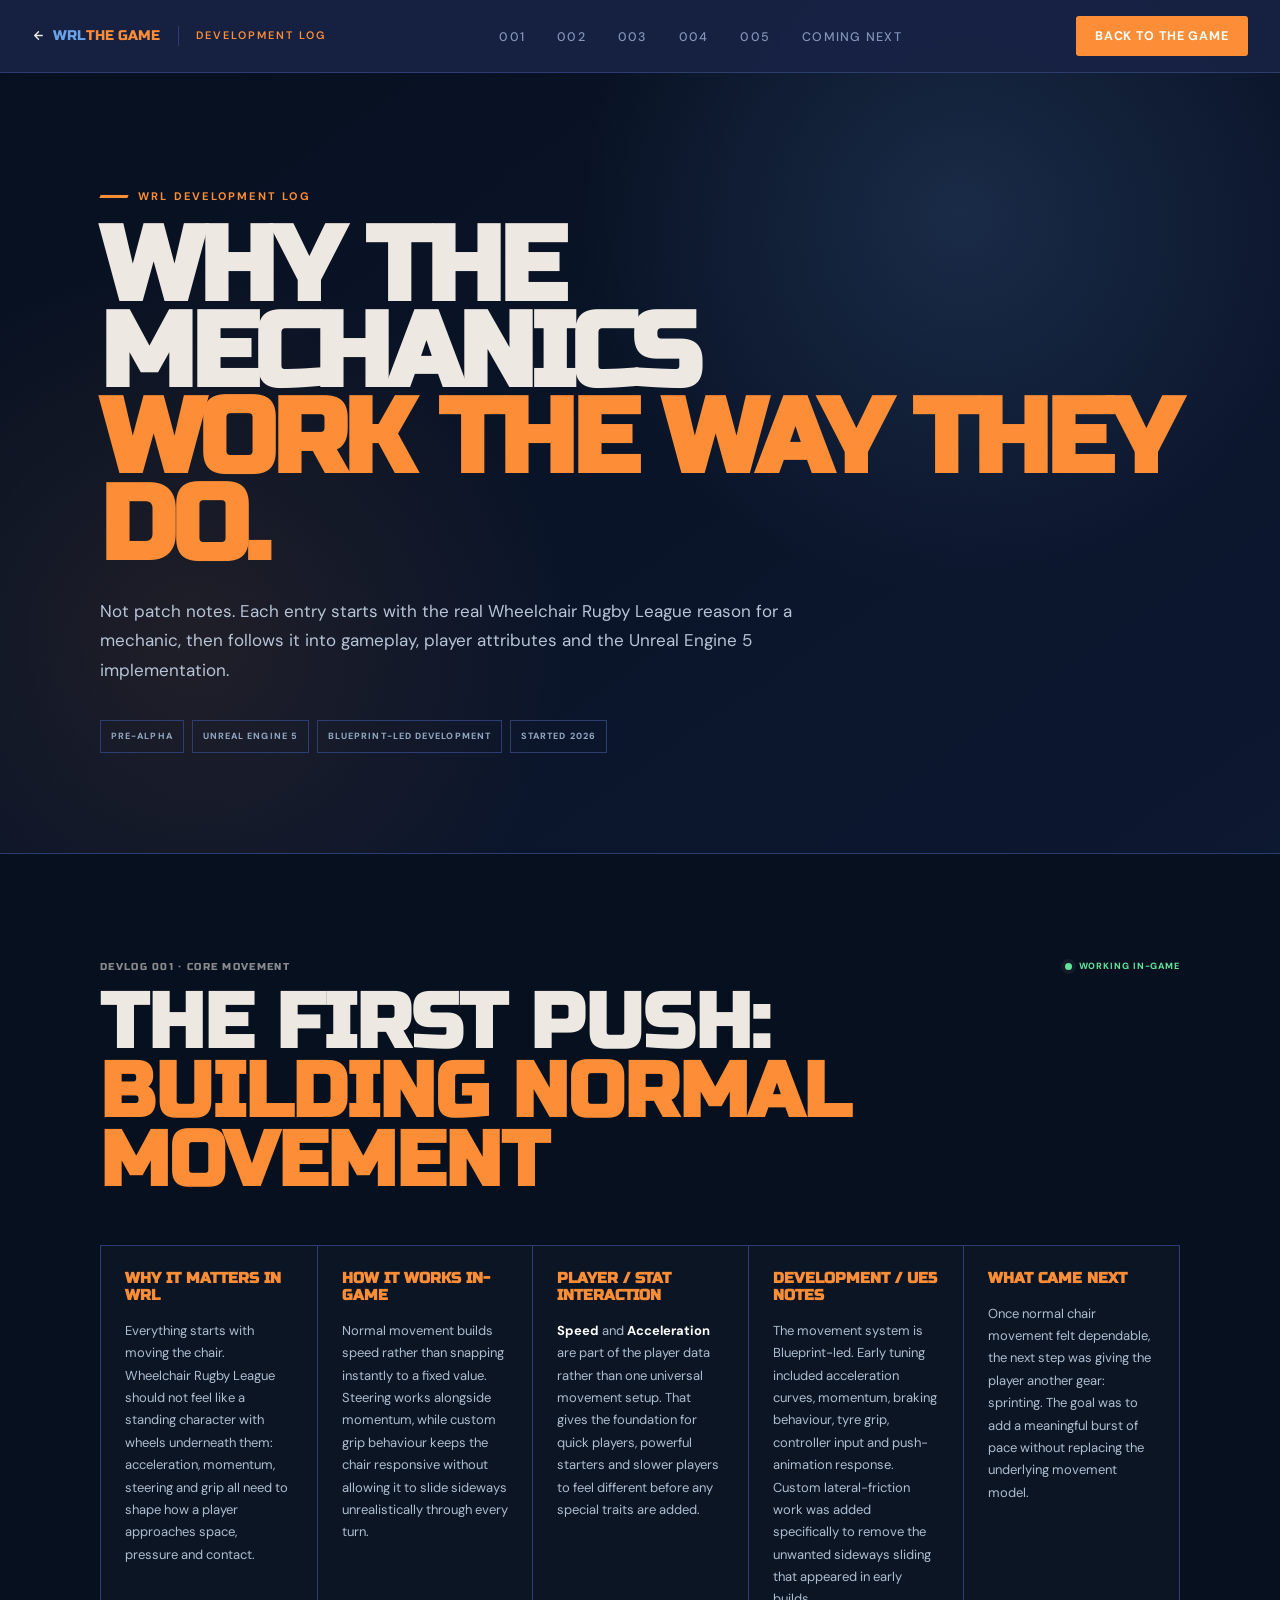
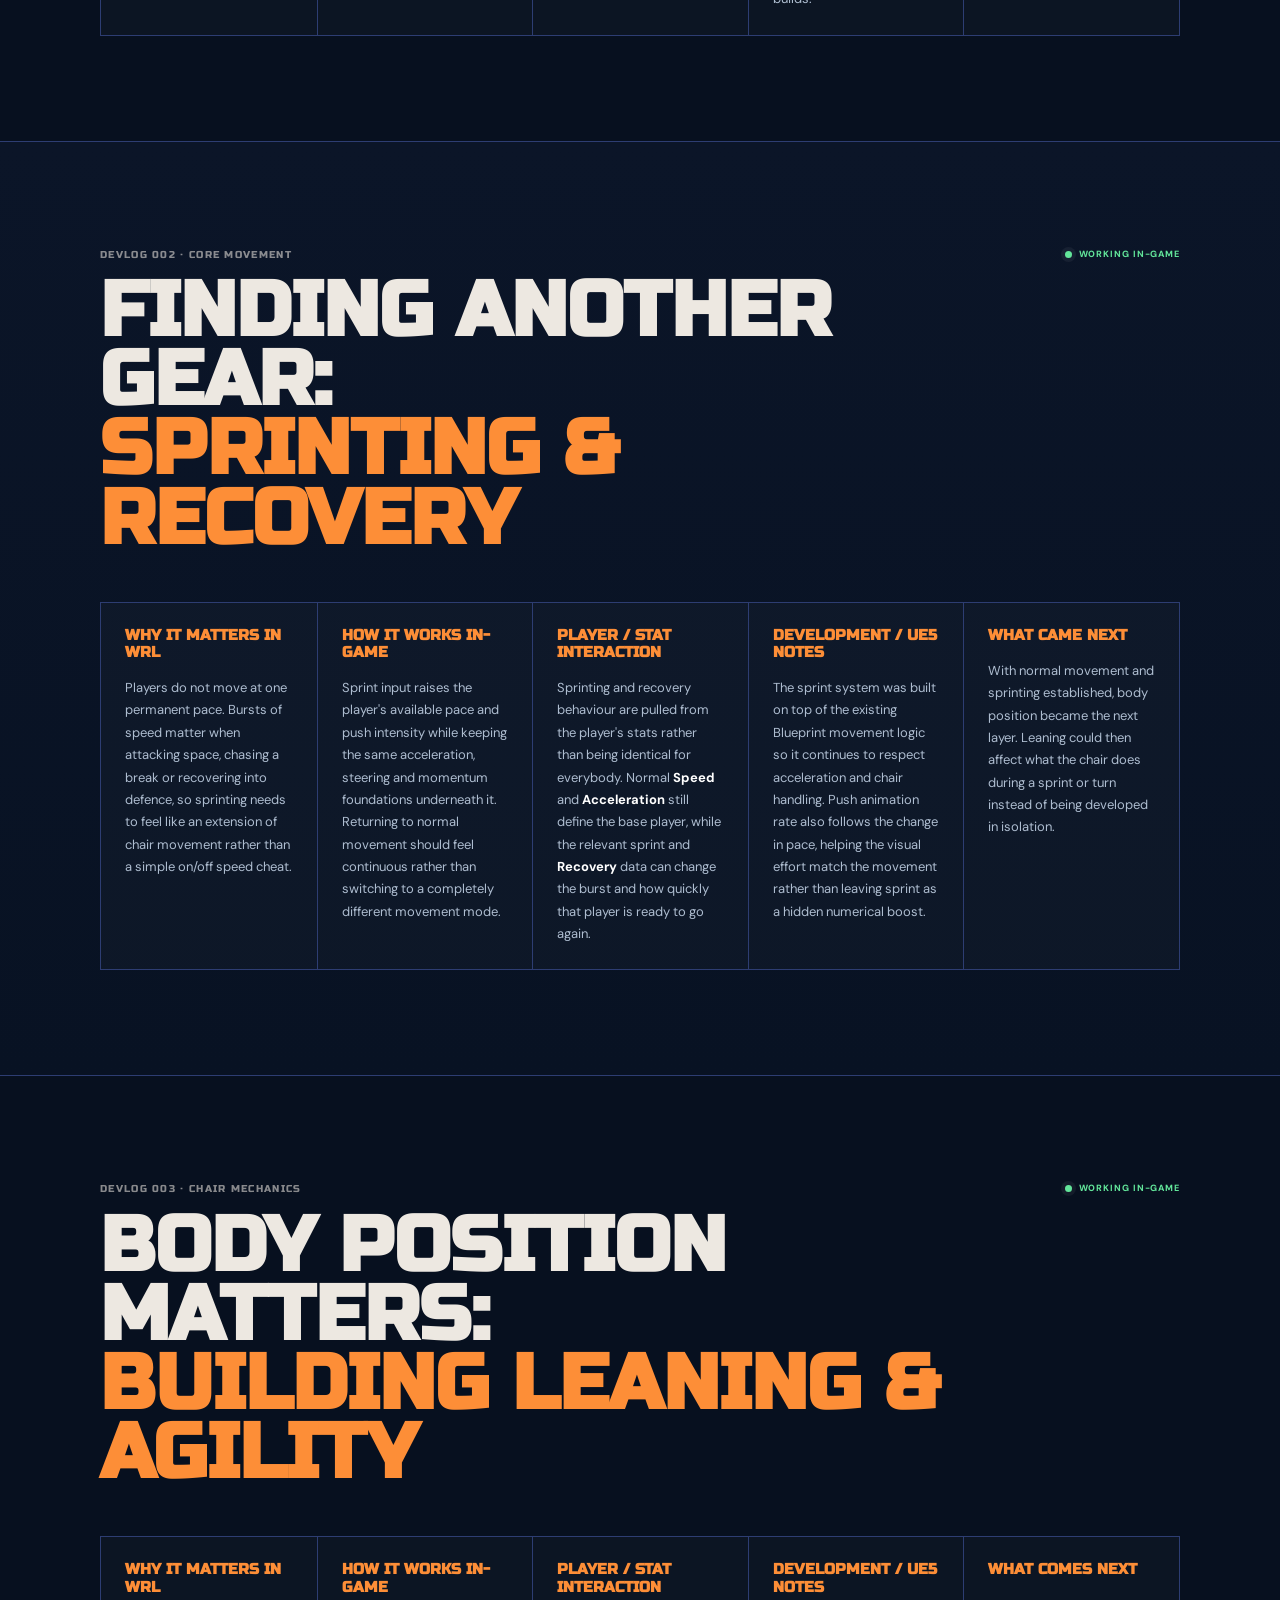
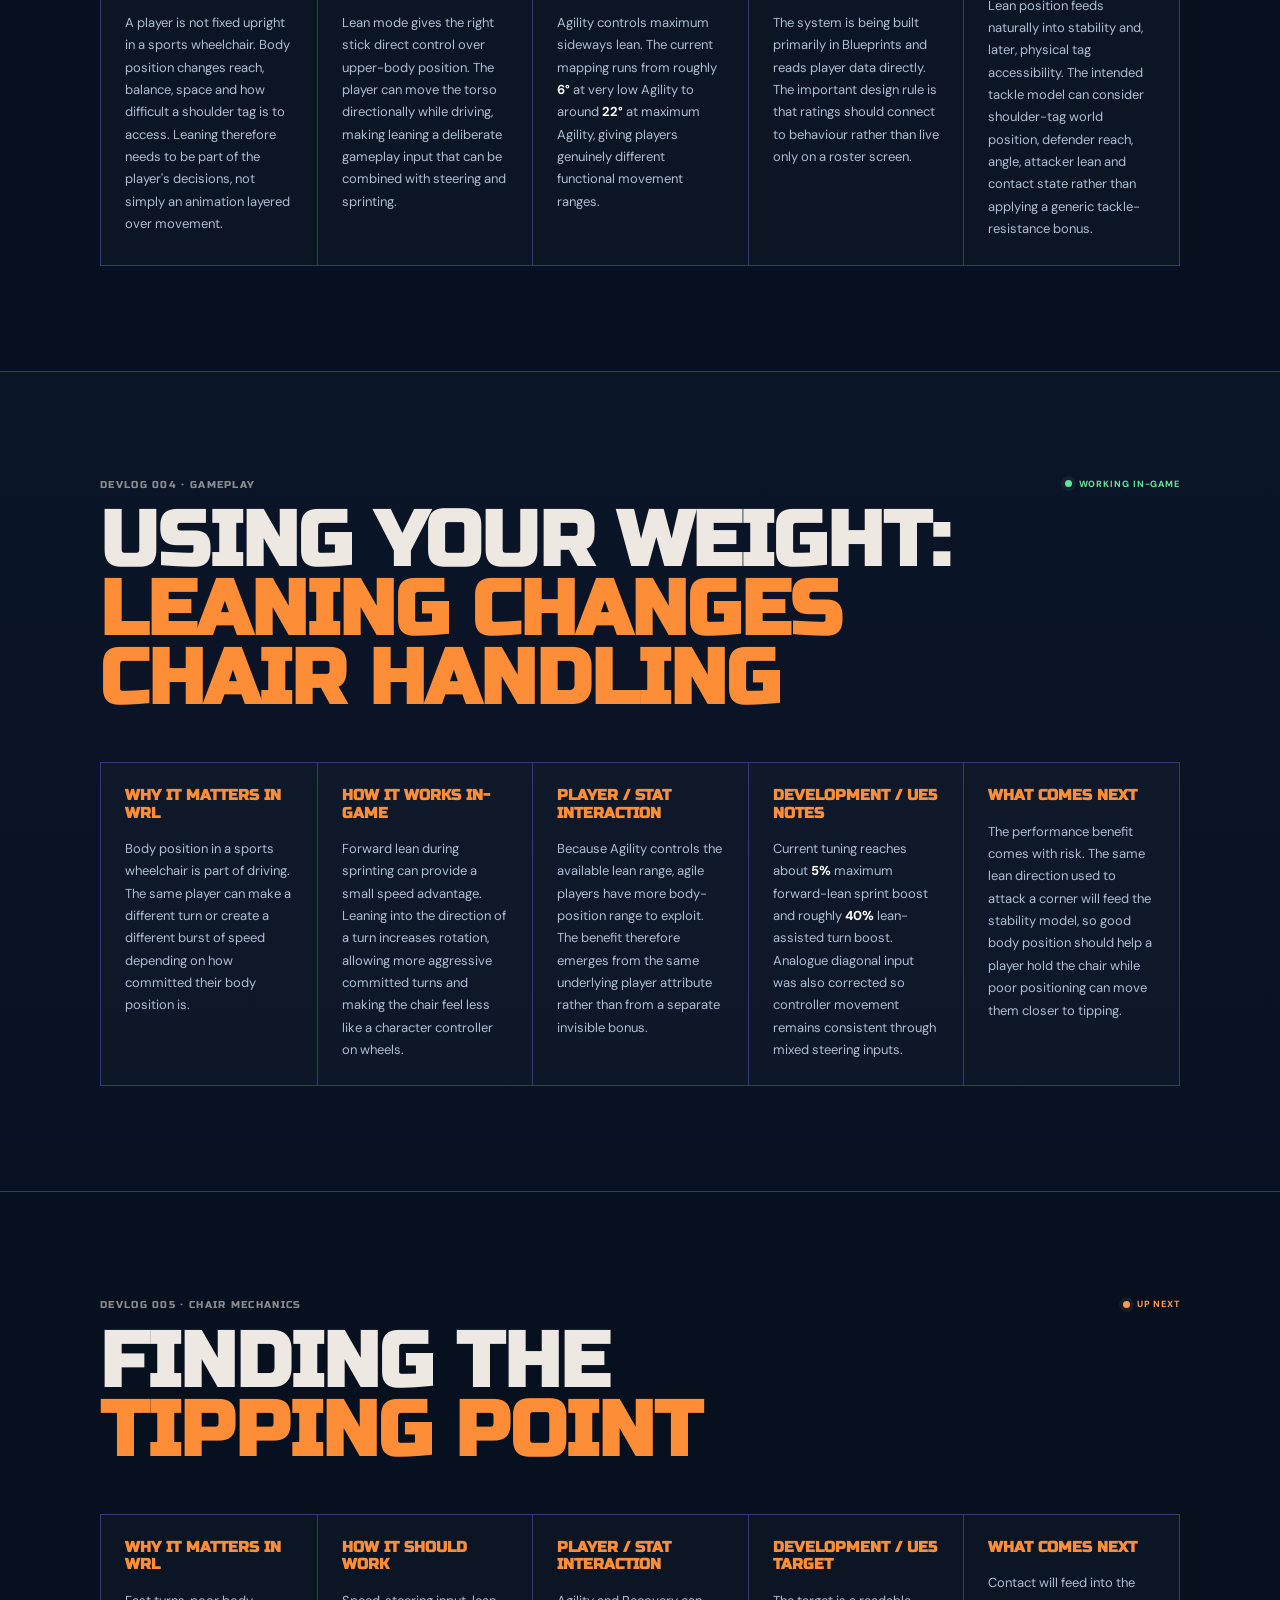
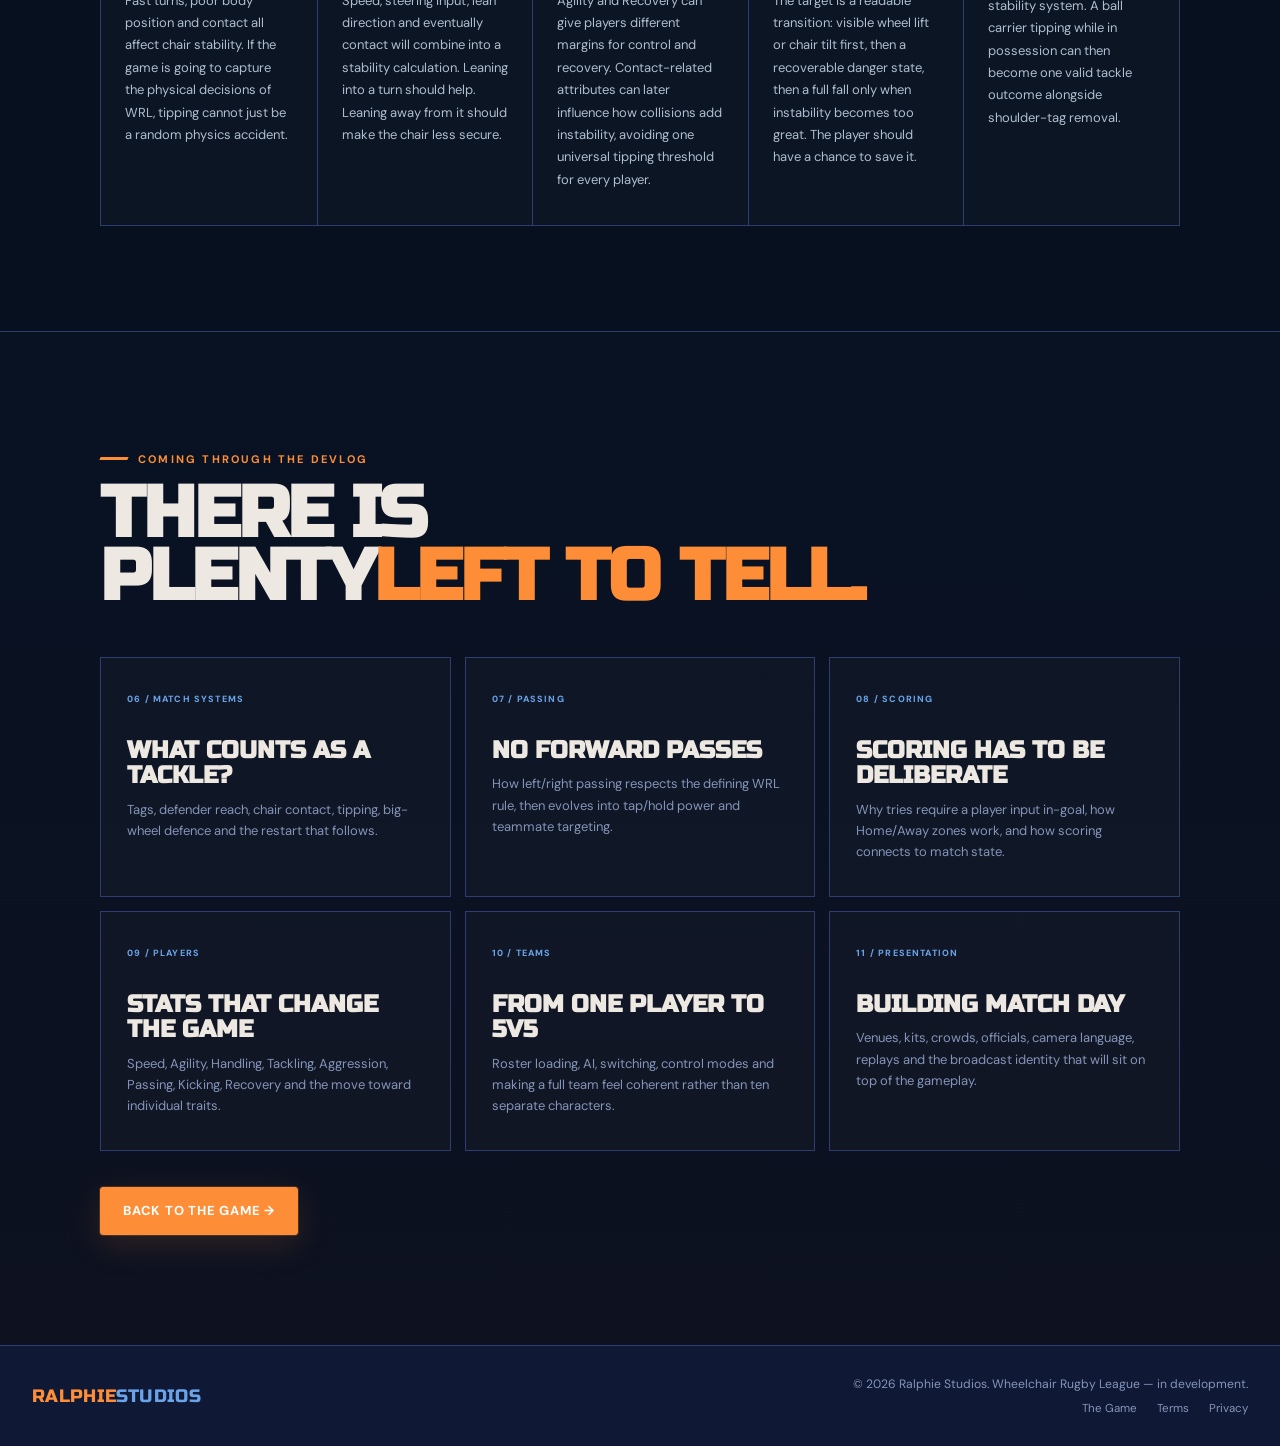
==== commit 6751e304: "Local updates to devlog.html and wrl.html Co-Authored-By: Claude Sonnet 4.6 <noreply@anthropic.com>" ====
--- a/devlog.html
+++ b/devlog.html
@@ -25,7 +25,7 @@
       <a href="/wrl" class="wrl-back" aria-label="Back to Wheelchair Rugby League"><svg width="13" height="13" viewBox="0 0 24 24" fill="none" stroke="currentColor" stroke-width="2.5" stroke-linecap="round" stroke-linejoin="round" aria-hidden="true"><path d="M19 12H5M12 5l-7 7 7 7"/></svg><span><span class="nr">WRL</span><span class="ns wrl-back-label">THE GAME</span></span></a>
       <div class="wrl-sep" aria-hidden="true"></div><span class="wrl-game-lbl">Development Log</span>
     </div>
-    <ul class="nav-links"><li><a href="#devlog-001">001</a></li><li><a href="#devlog-002">002</a></li><li><a href="#devlog-003">003</a></li><li><a href="#coming">Coming Next</a></li></ul>
+    <ul class="nav-links"><li><a href="#devlog-001">001</a></li><li><a href="#devlog-002">002</a></li><li><a href="#devlog-003">003</a></li><li><a href="#devlog-004">004</a></li><li><a href="#devlog-005">005</a></li><li><a href="#coming">Coming Next</a></li></ul>
     <div class="wrl-cta"><a href="/wrl" class="wrl-cta-btn">Back to the Game</a><button class="nav-toggle" id="wrlNavToggle" aria-label="Open menu" aria-expanded="false"><span></span><span></span><span></span></button></div>
   </nav>
 
@@ -41,7 +41,33 @@
   <main class="devlog-archive">
     <section class="dev-article-full" id="devlog-001">
       <div class="wrap">
-        <div class="dev-article-heading" data-reveal><div><span class="dev-index">DEVLOG 001 · CHAIR MECHANICS</span><h2>Body Position Matters:<br><em>Building Leaning &amp; Agility</em></h2></div><span class="dev-state working">Working in-game</span></div>
+        <div class="dev-article-heading" data-reveal><div><span class="dev-index">DEVLOG 001 · CORE MOVEMENT</span><h2>The First Push:<br><em>Building Normal Movement</em></h2></div><span class="dev-state working">Working in-game</span></div>
+        <div class="dev-article-grid" data-reveal>
+          <article><h3>Why it matters in WRL</h3><p>Everything starts with moving the chair. Wheelchair Rugby League should not feel like a standing character with wheels underneath them: acceleration, momentum, steering and grip all need to shape how a player approaches space, pressure and contact.</p></article>
+          <article><h3>How it works in-game</h3><p>Normal movement builds speed rather than snapping instantly to a fixed value. Steering works alongside momentum, while custom grip behaviour keeps the chair responsive without allowing it to slide sideways unrealistically through every turn.</p></article>
+          <article><h3>Player / stat interaction</h3><p><strong>Speed</strong> and <strong>Acceleration</strong> are part of the player data rather than one universal movement setup. That gives the foundation for quick players, powerful starters and slower players to feel different before any special traits are added.</p></article>
+          <article><h3>Development / UE5 notes</h3><p>The movement system is Blueprint-led. Early tuning included acceleration curves, momentum, braking behaviour, tyre grip, controller input and push-animation response. Custom lateral-friction work was added specifically to remove the unwanted sideways sliding that appeared in early builds.</p></article>
+          <article><h3>What came next</h3><p>Once normal chair movement felt dependable, the next step was giving the player another gear: sprinting. The goal was to add a meaningful burst of pace without replacing the underlying movement model.</p></article>
+        </div>
+      </div>
+    </section>
+
+    <section class="dev-article-full alternate" id="devlog-002">
+      <div class="wrap">
+        <div class="dev-article-heading" data-reveal><div><span class="dev-index">DEVLOG 002 · CORE MOVEMENT</span><h2>Finding Another Gear:<br><em>Sprinting &amp; Recovery</em></h2></div><span class="dev-state working">Working in-game</span></div>
+        <div class="dev-article-grid" data-reveal>
+          <article><h3>Why it matters in WRL</h3><p>Players do not move at one permanent pace. Bursts of speed matter when attacking space, chasing a break or recovering into defence, so sprinting needs to feel like an extension of chair movement rather than a simple on/off speed cheat.</p></article>
+          <article><h3>How it works in-game</h3><p>Sprint input raises the player's available pace and push intensity while keeping the same acceleration, steering and momentum foundations underneath it. Returning to normal movement should feel continuous rather than switching to a completely different movement mode.</p></article>
+          <article><h3>Player / stat interaction</h3><p>Sprinting and recovery behaviour are pulled from the player's stats rather than being identical for everybody. Normal <strong>Speed</strong> and <strong>Acceleration</strong> still define the base player, while the relevant sprint and <strong>Recovery</strong> data can change the burst and how quickly that player is ready to go again.</p></article>
+          <article><h3>Development / UE5 notes</h3><p>The sprint system was built on top of the existing Blueprint movement logic so it continues to respect acceleration and chair handling. Push animation rate also follows the change in pace, helping the visual effort match the movement rather than leaving sprint as a hidden numerical boost.</p></article>
+          <article><h3>What came next</h3><p>With normal movement and sprinting established, body position became the next layer. Leaning could then affect what the chair does during a sprint or turn instead of being developed in isolation.</p></article>
+        </div>
+      </div>
+    </section>
+
+    <section class="dev-article-full" id="devlog-003">
+      <div class="wrap">
+        <div class="dev-article-heading" data-reveal><div><span class="dev-index">DEVLOG 003 · CHAIR MECHANICS</span><h2>Body Position Matters:<br><em>Building Leaning &amp; Agility</em></h2></div><span class="dev-state working">Working in-game</span></div>
         <div class="dev-article-grid" data-reveal>
           <article><h3>Why it matters in WRL</h3><p>A player is not fixed upright in a sports wheelchair. Body position changes reach, balance, space and how difficult a shoulder tag is to access. Leaning therefore needs to be part of the player's decisions, not simply an animation layered over movement.</p></article>
           <article><h3>How it works in-game</h3><p>Lean mode gives the right stick direct control over upper-body position. The player can move the torso directionally while driving, making leaning a deliberate gameplay input that can be combined with steering and sprinting.</p></article>
@@ -52,9 +78,9 @@
       </div>
     </section>
 
-    <section class="dev-article-full alternate" id="devlog-002">
+    <section class="dev-article-full alternate" id="devlog-004">
       <div class="wrap">
-        <div class="dev-article-heading" data-reveal><div><span class="dev-index">DEVLOG 002 · GAMEPLAY</span><h2>Using Your Weight:<br><em>Leaning Changes Chair Handling</em></h2></div><span class="dev-state working">Working in-game</span></div>
+        <div class="dev-article-heading" data-reveal><div><span class="dev-index">DEVLOG 004 · GAMEPLAY</span><h2>Using Your Weight:<br><em>Leaning Changes Chair Handling</em></h2></div><span class="dev-state working">Working in-game</span></div>
         <div class="dev-article-grid" data-reveal>
           <article><h3>Why it matters in WRL</h3><p>Body position in a sports wheelchair is part of driving. The same player can make a different turn or create a different burst of speed depending on how committed their body position is.</p></article>
           <article><h3>How it works in-game</h3><p>Forward lean during sprinting can provide a small speed advantage. Leaning into the direction of a turn increases rotation, allowing more aggressive committed turns and making the chair feel less like a character controller on wheels.</p></article>
@@ -65,9 +91,9 @@
       </div>
     </section>
 
-    <section class="dev-article-full" id="devlog-003">
+    <section class="dev-article-full" id="devlog-005">
       <div class="wrap">
-        <div class="dev-article-heading" data-reveal><div><span class="dev-index">DEVLOG 003 · CHAIR MECHANICS</span><h2>Finding the<br><em>Tipping Point</em></h2></div><span class="dev-state next">Up next</span></div>
+        <div class="dev-article-heading" data-reveal><div><span class="dev-index">DEVLOG 005 · CHAIR MECHANICS</span><h2>Finding the<br><em>Tipping Point</em></h2></div><span class="dev-state next">Up next</span></div>
         <div class="dev-article-grid" data-reveal>
           <article><h3>Why it matters in WRL</h3><p>Fast turns, poor body position and contact all affect chair stability. If the game is going to capture the physical decisions of WRL, tipping cannot just be a random physics accident.</p></article>
           <article><h3>How it should work</h3><p>Speed, steering input, lean direction and eventually contact will combine into a stability calculation. Leaning into a turn should help. Leaning away from it should make the chair less secure.</p></article>
@@ -83,12 +109,12 @@
         <span class="wrl-eyebrow" data-reveal>Coming Through the Devlog</span>
         <h2 class="wrl-h2" data-reveal>There is plenty<em>left to tell.</em></h2>
         <div class="dev-queue" data-reveal>
-          <article><span>04 / MATCH SYSTEMS</span><h3>What Counts as a Tackle?</h3><p>Tags, defender reach, chair contact, tipping, big-wheel defence and the restart that follows.</p></article>
-          <article><span>05 / PASSING</span><h3>No Forward Passes</h3><p>How left/right passing respects the defining WRL rule, then evolves into tap/hold power and teammate targeting.</p></article>
-          <article><span>06 / SCORING</span><h3>Scoring Has to Be Deliberate</h3><p>Why tries require a player input in-goal, how Home/Away zones work, and how scoring connects to match state.</p></article>
-          <article><span>07 / PLAYERS</span><h3>Stats That Change the Game</h3><p>Speed, Agility, Handling, Tackling, Aggression, Passing, Kicking, Recovery and the move toward individual traits.</p></article>
-          <article><span>08 / TEAMS</span><h3>From One Player to 5v5</h3><p>Roster loading, AI, switching, control modes and making a full team feel coherent rather than ten separate characters.</p></article>
-          <article><span>09 / PRESENTATION</span><h3>Building Match Day</h3><p>Venues, kits, crowds, officials, camera language, replays and the broadcast identity that will sit on top of the gameplay.</p></article>
+          <article><span>06 / MATCH SYSTEMS</span><h3>What Counts as a Tackle?</h3><p>Tags, defender reach, chair contact, tipping, big-wheel defence and the restart that follows.</p></article>
+          <article><span>07 / PASSING</span><h3>No Forward Passes</h3><p>How left/right passing respects the defining WRL rule, then evolves into tap/hold power and teammate targeting.</p></article>
+          <article><span>08 / SCORING</span><h3>Scoring Has to Be Deliberate</h3><p>Why tries require a player input in-goal, how Home/Away zones work, and how scoring connects to match state.</p></article>
+          <article><span>09 / PLAYERS</span><h3>Stats That Change the Game</h3><p>Speed, Agility, Handling, Tackling, Aggression, Passing, Kicking, Recovery and the move toward individual traits.</p></article>
+          <article><span>10 / TEAMS</span><h3>From One Player to 5v5</h3><p>Roster loading, AI, switching, control modes and making a full team feel coherent rather than ten separate characters.</p></article>
+          <article><span>11 / PRESENTATION</span><h3>Building Match Day</h3><p>Venues, kits, crowds, officials, camera language, replays and the broadcast identity that will sit on top of the gameplay.</p></article>
         </div>
         <div class="devlog-back-cta" data-reveal><a class="btn-wrl-p" href="/wrl">Back to the Game →</a></div>
       </div>
--- a/style.css
+++ b/style.css
@@ -3351,6 +3351,9 @@
 }
 
 .waitlist-right { display: flex; flex-direction: column; gap: 20px; }
+
+/* Ensure successful waitlist submission fully hides the form. */
+.waitlist-form[hidden] { display: none !important; }
 .waitlist-success { display: flex; align-items: center; min-height: 80px; }
 .waitlist-success[hidden] { display: none !important; }
 .waitlist-success-msg { font-size: 1rem; color: #7fe0a0; font-weight: 600; margin: 0; }
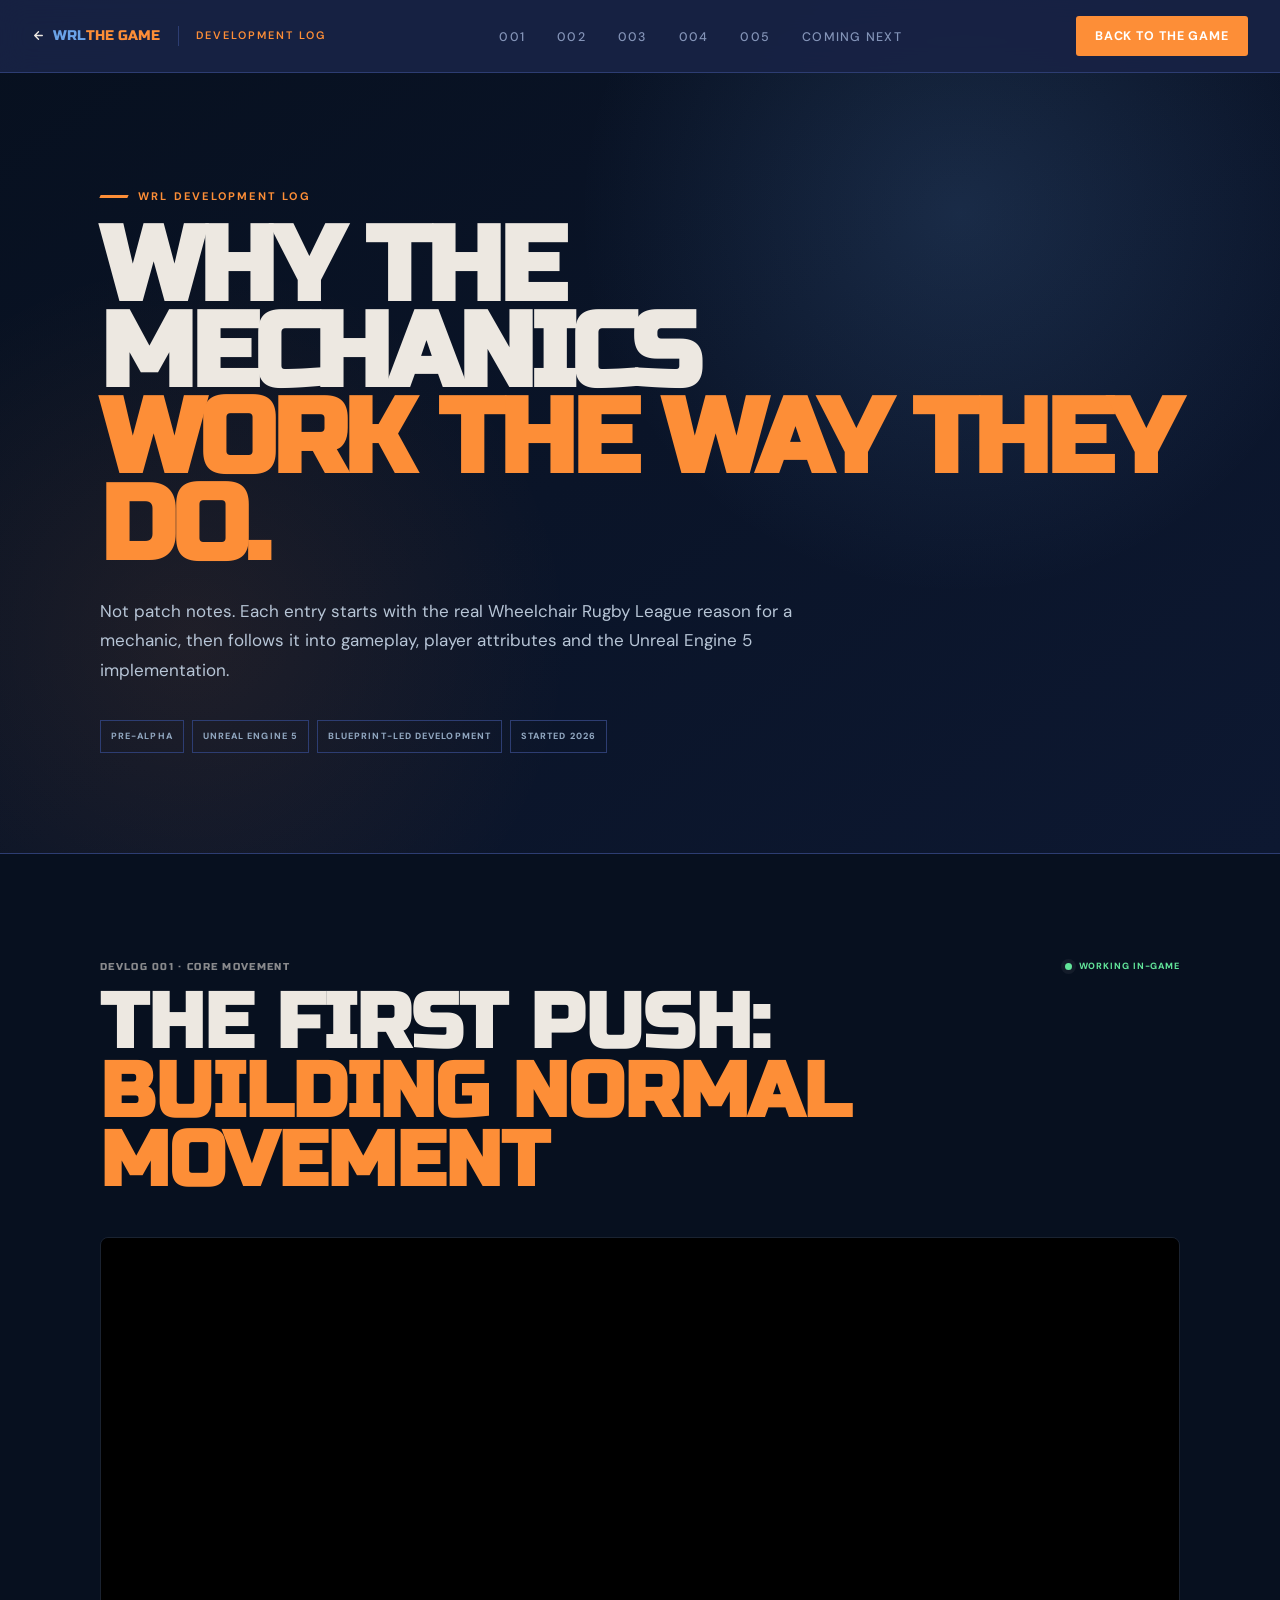
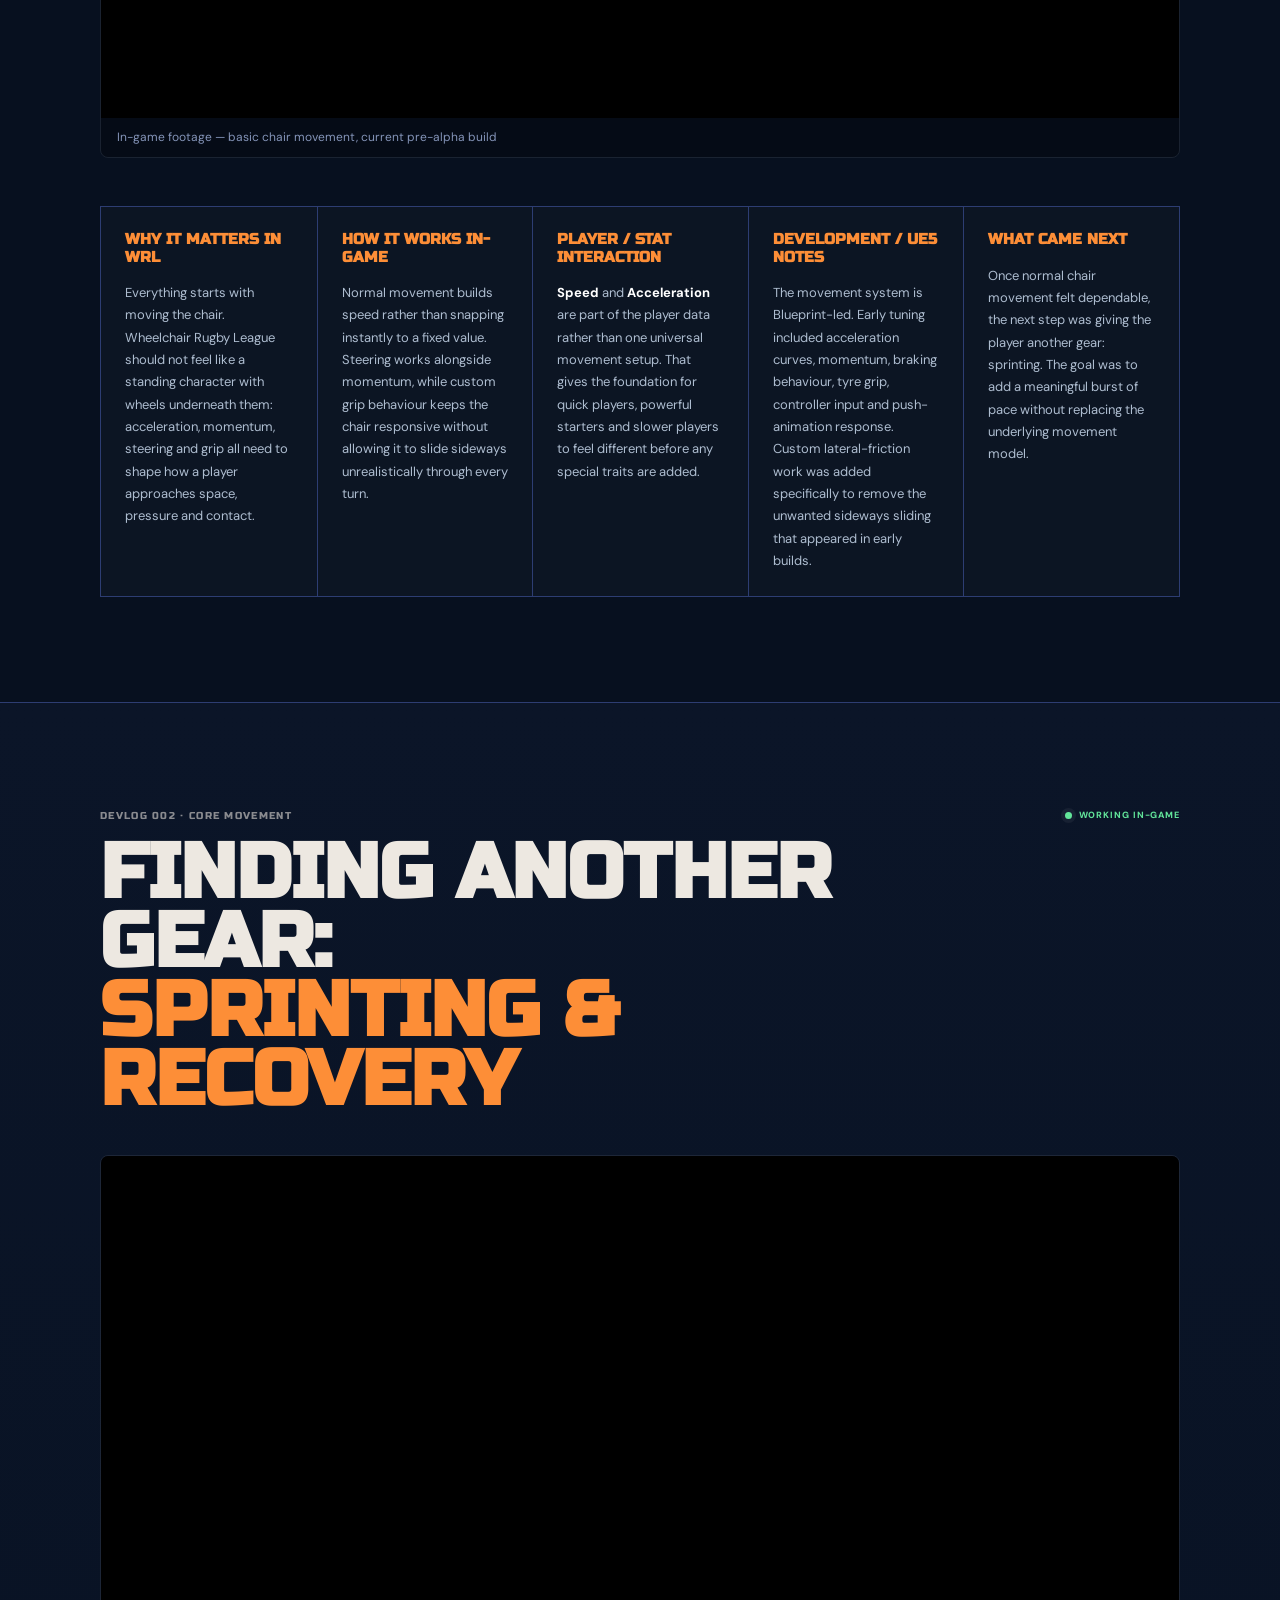
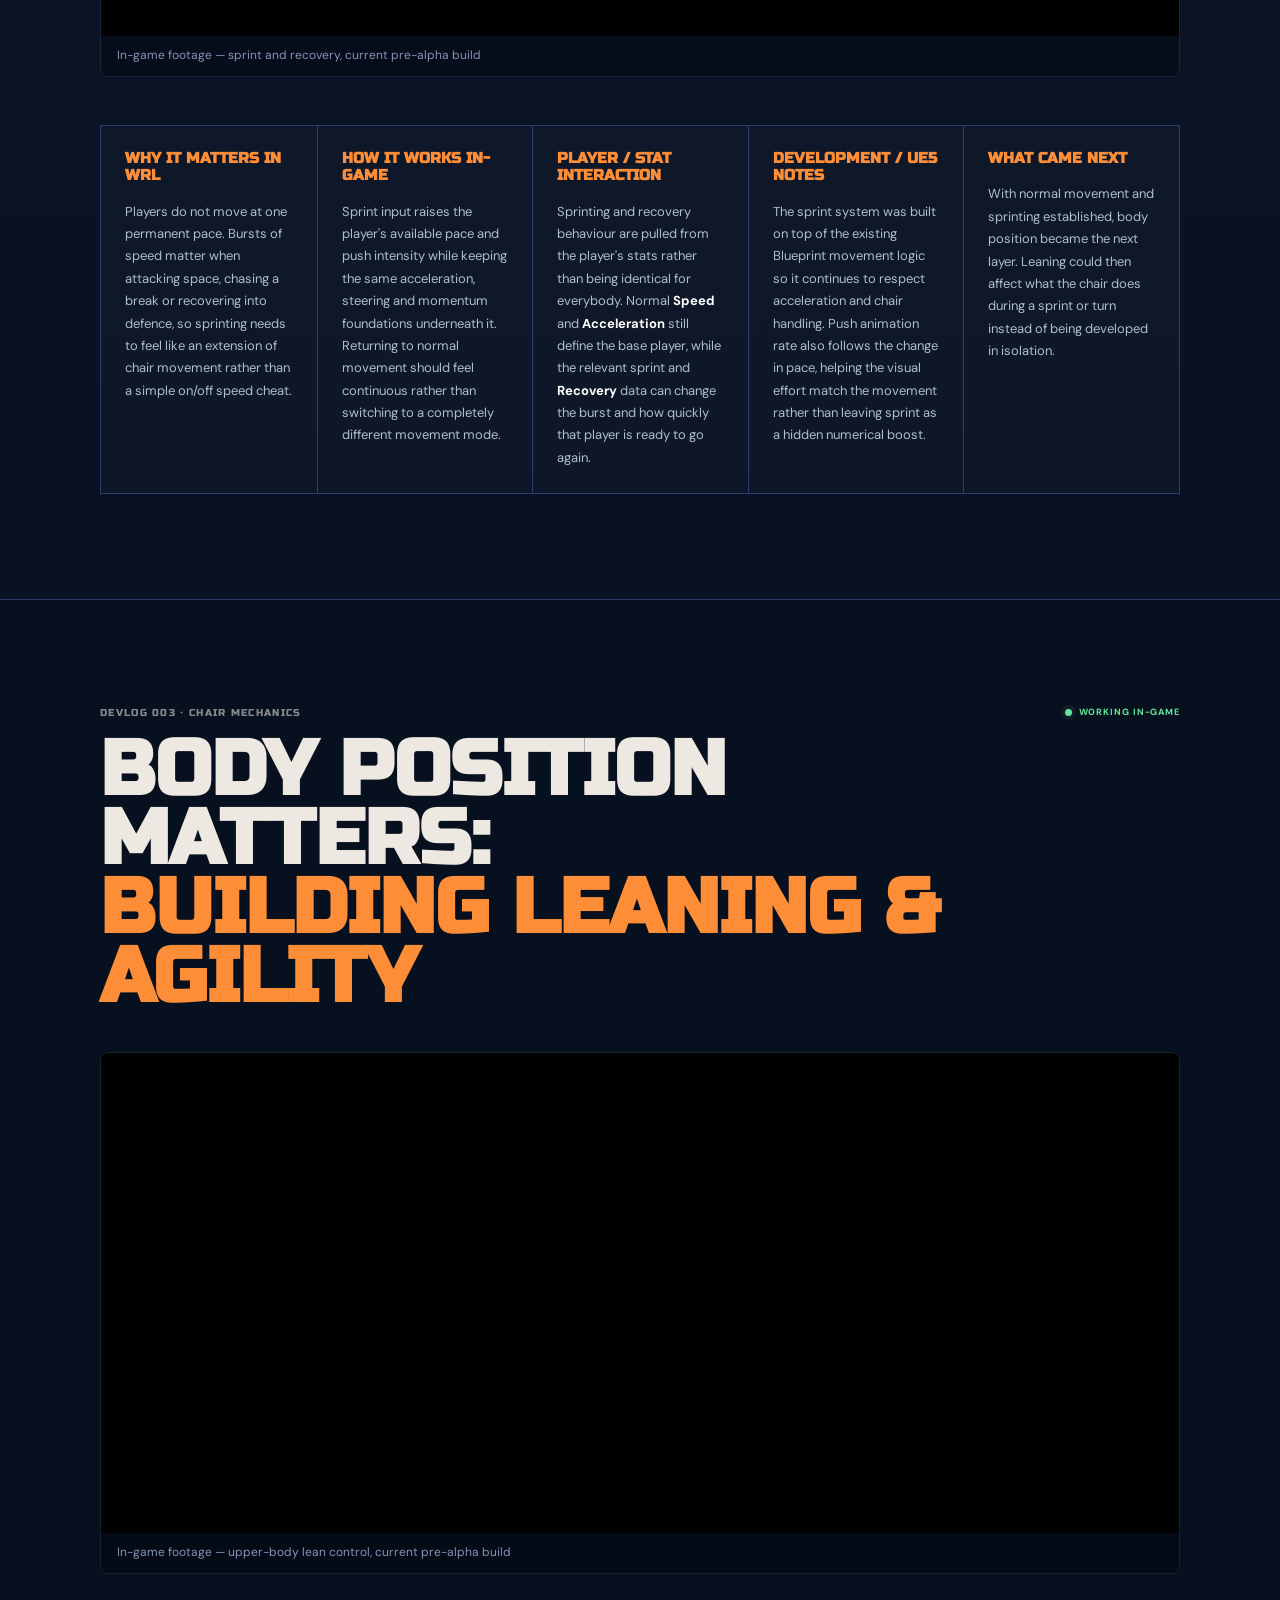
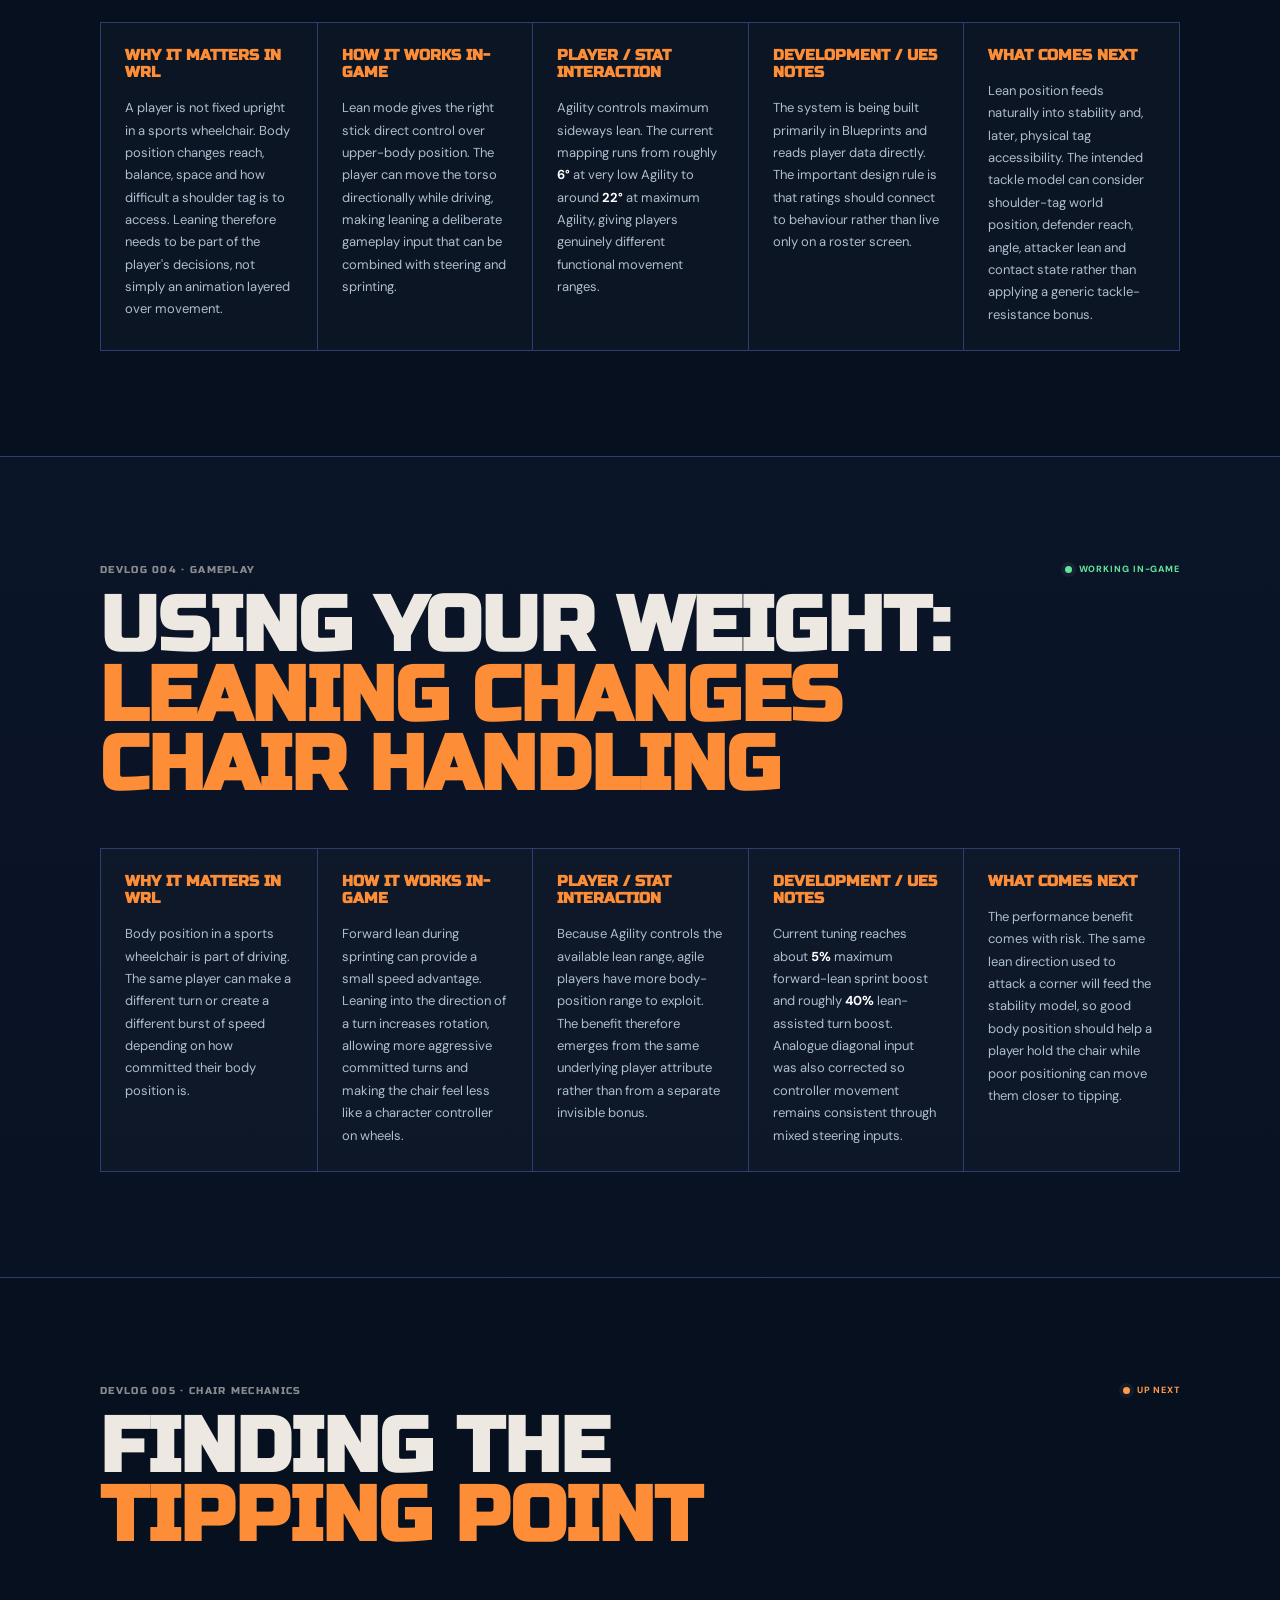
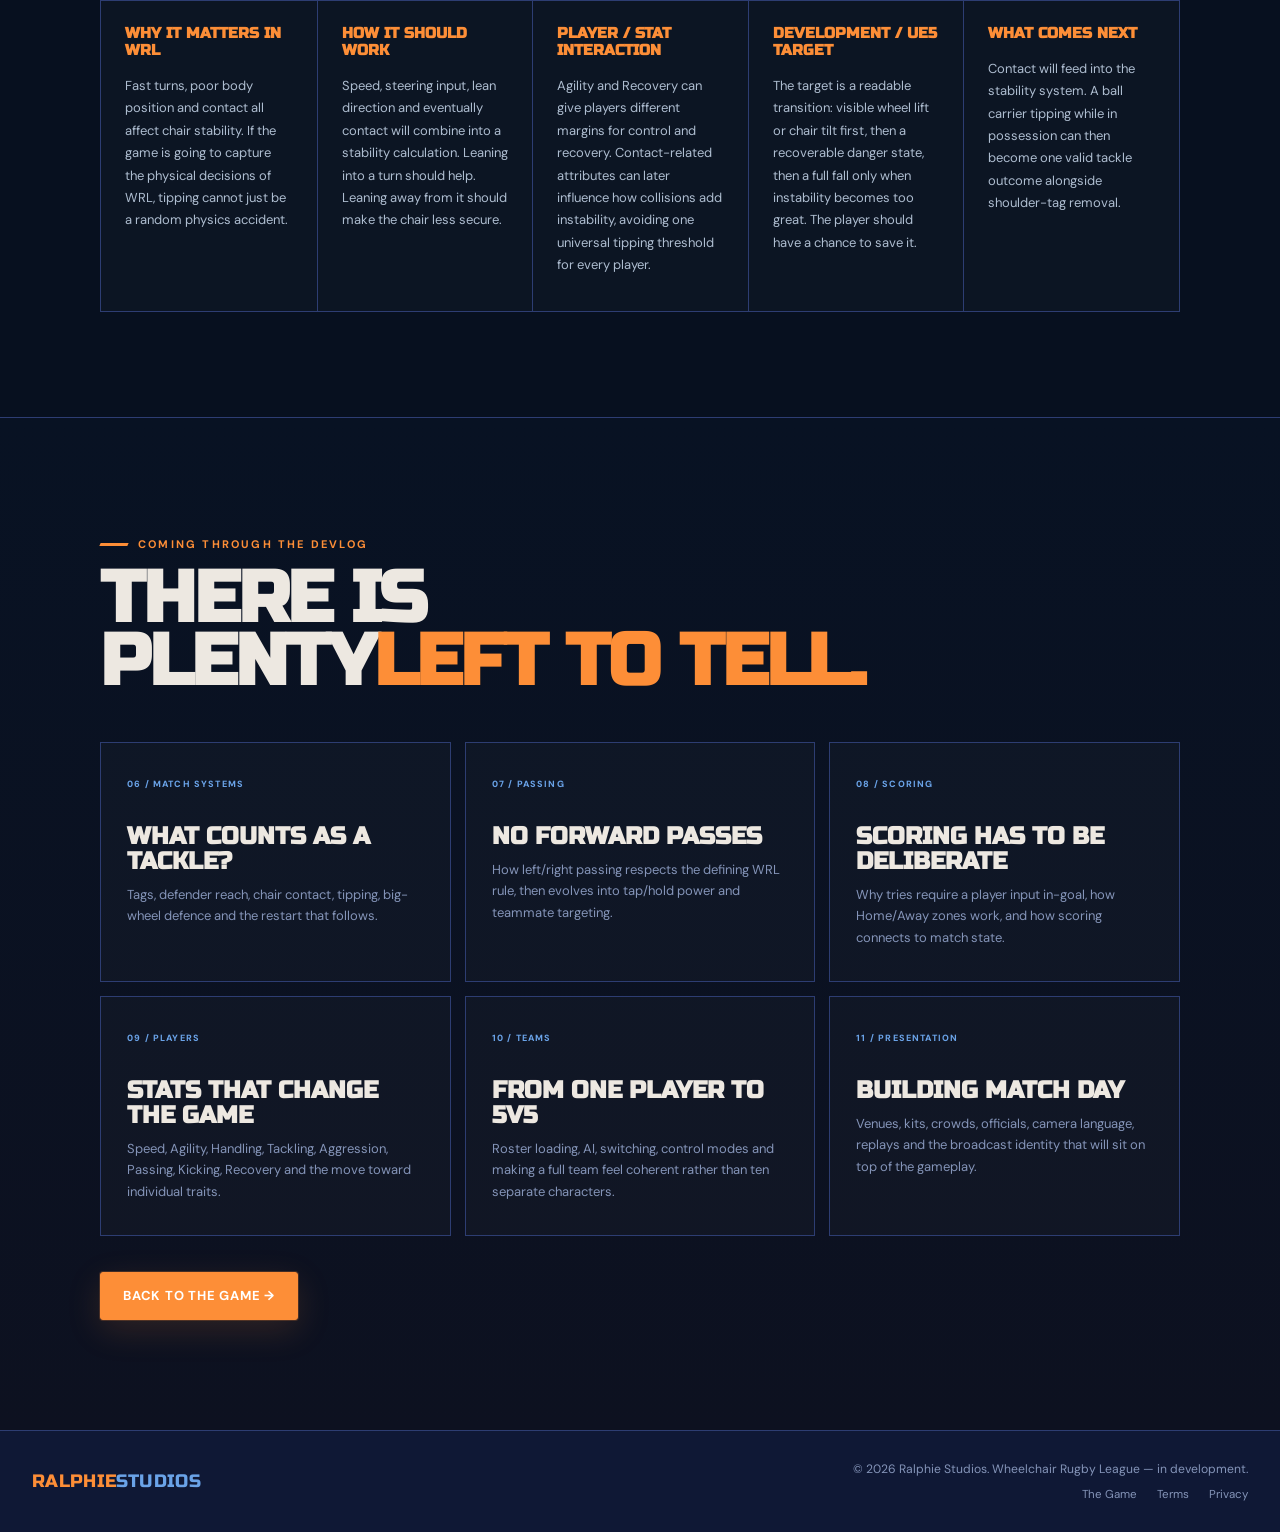
==== commit 4c55dfc7: "Add gameplay clips to devlog entries 001, 002 and 003 Each clip sits between the section heading and" ====
--- a/devlog.html
+++ b/devlog.html
@@ -42,6 +42,10 @@
     <section class="dev-article-full" id="devlog-001">
       <div class="wrap">
         <div class="dev-article-heading" data-reveal><div><span class="dev-index">DEVLOG 001 · CORE MOVEMENT</span><h2>The First Push:<br><em>Building Normal Movement</em></h2></div><span class="dev-state working">Working in-game</span></div>
+        <div class="devlog-clip" data-reveal>
+          <video src="images/basicmovementdev.mp4" autoplay loop muted playsinline preload="metadata"></video>
+          <p class="devlog-clip-caption">In-game footage — basic chair movement, current pre-alpha build</p>
+        </div>
         <div class="dev-article-grid" data-reveal>
           <article><h3>Why it matters in WRL</h3><p>Everything starts with moving the chair. Wheelchair Rugby League should not feel like a standing character with wheels underneath them: acceleration, momentum, steering and grip all need to shape how a player approaches space, pressure and contact.</p></article>
           <article><h3>How it works in-game</h3><p>Normal movement builds speed rather than snapping instantly to a fixed value. Steering works alongside momentum, while custom grip behaviour keeps the chair responsive without allowing it to slide sideways unrealistically through every turn.</p></article>
@@ -55,6 +59,10 @@
     <section class="dev-article-full alternate" id="devlog-002">
       <div class="wrap">
         <div class="dev-article-heading" data-reveal><div><span class="dev-index">DEVLOG 002 · CORE MOVEMENT</span><h2>Finding Another Gear:<br><em>Sprinting &amp; Recovery</em></h2></div><span class="dev-state working">Working in-game</span></div>
+        <div class="devlog-clip" data-reveal>
+          <video src="images/sprinting.mp4" autoplay loop muted playsinline preload="metadata"></video>
+          <p class="devlog-clip-caption">In-game footage — sprint and recovery, current pre-alpha build</p>
+        </div>
         <div class="dev-article-grid" data-reveal>
           <article><h3>Why it matters in WRL</h3><p>Players do not move at one permanent pace. Bursts of speed matter when attacking space, chasing a break or recovering into defence, so sprinting needs to feel like an extension of chair movement rather than a simple on/off speed cheat.</p></article>
           <article><h3>How it works in-game</h3><p>Sprint input raises the player's available pace and push intensity while keeping the same acceleration, steering and momentum foundations underneath it. Returning to normal movement should feel continuous rather than switching to a completely different movement mode.</p></article>
@@ -68,6 +76,10 @@
     <section class="dev-article-full" id="devlog-003">
       <div class="wrap">
         <div class="dev-article-heading" data-reveal><div><span class="dev-index">DEVLOG 003 · CHAIR MECHANICS</span><h2>Body Position Matters:<br><em>Building Leaning &amp; Agility</em></h2></div><span class="dev-state working">Working in-game</span></div>
+        <div class="devlog-clip" data-reveal>
+          <video src="images/leaning.mp4" autoplay loop muted playsinline preload="metadata"></video>
+          <p class="devlog-clip-caption">In-game footage — upper-body lean control, current pre-alpha build</p>
+        </div>
         <div class="dev-article-grid" data-reveal>
           <article><h3>Why it matters in WRL</h3><p>A player is not fixed upright in a sports wheelchair. Body position changes reach, balance, space and how difficult a shoulder tag is to access. Leaning therefore needs to be part of the player's decisions, not simply an animation layered over movement.</p></article>
           <article><h3>How it works in-game</h3><p>Lean mode gives the right stick direct control over upper-body position. The player can move the torso directionally while driving, making leaning a deliberate gameplay input that can be combined with steering and sprinting.</p></article>
--- a/style.css
+++ b/style.css
@@ -3385,6 +3385,9 @@
 .dev-article-heading { display:grid; grid-template-columns:minmax(0,1fr) auto; gap:28px; align-items:start; }
 .dev-article-heading h2 { margin:14px 0 0; font-family:'Russo One',sans-serif; font-size:clamp(42px,6vw,78px); line-height:.9; text-transform:uppercase; }
 .dev-article-heading h2 em { color:var(--orange); font-style:normal; }
+.devlog-clip { margin-top:40px; border-radius:8px; overflow:hidden; border:1px solid rgba(255,255,255,0.08); }
+.devlog-clip video { width:100%; display:block; max-height:480px; object-fit:cover; background:#000; }
+.devlog-clip-caption { margin:0; padding:10px 16px; font-size:0.75rem; color:var(--muted); background:rgba(0,0,0,0.3); }
 .dev-article-grid { margin-top:48px; display:grid; grid-template-columns:repeat(5,minmax(0,1fr)); border:1px solid var(--border); }
 .dev-article-grid article { min-height:310px; padding:24px; background:rgba(255,255,255,.018); }
 .dev-article-grid article + article { border-left:1px solid var(--border); }
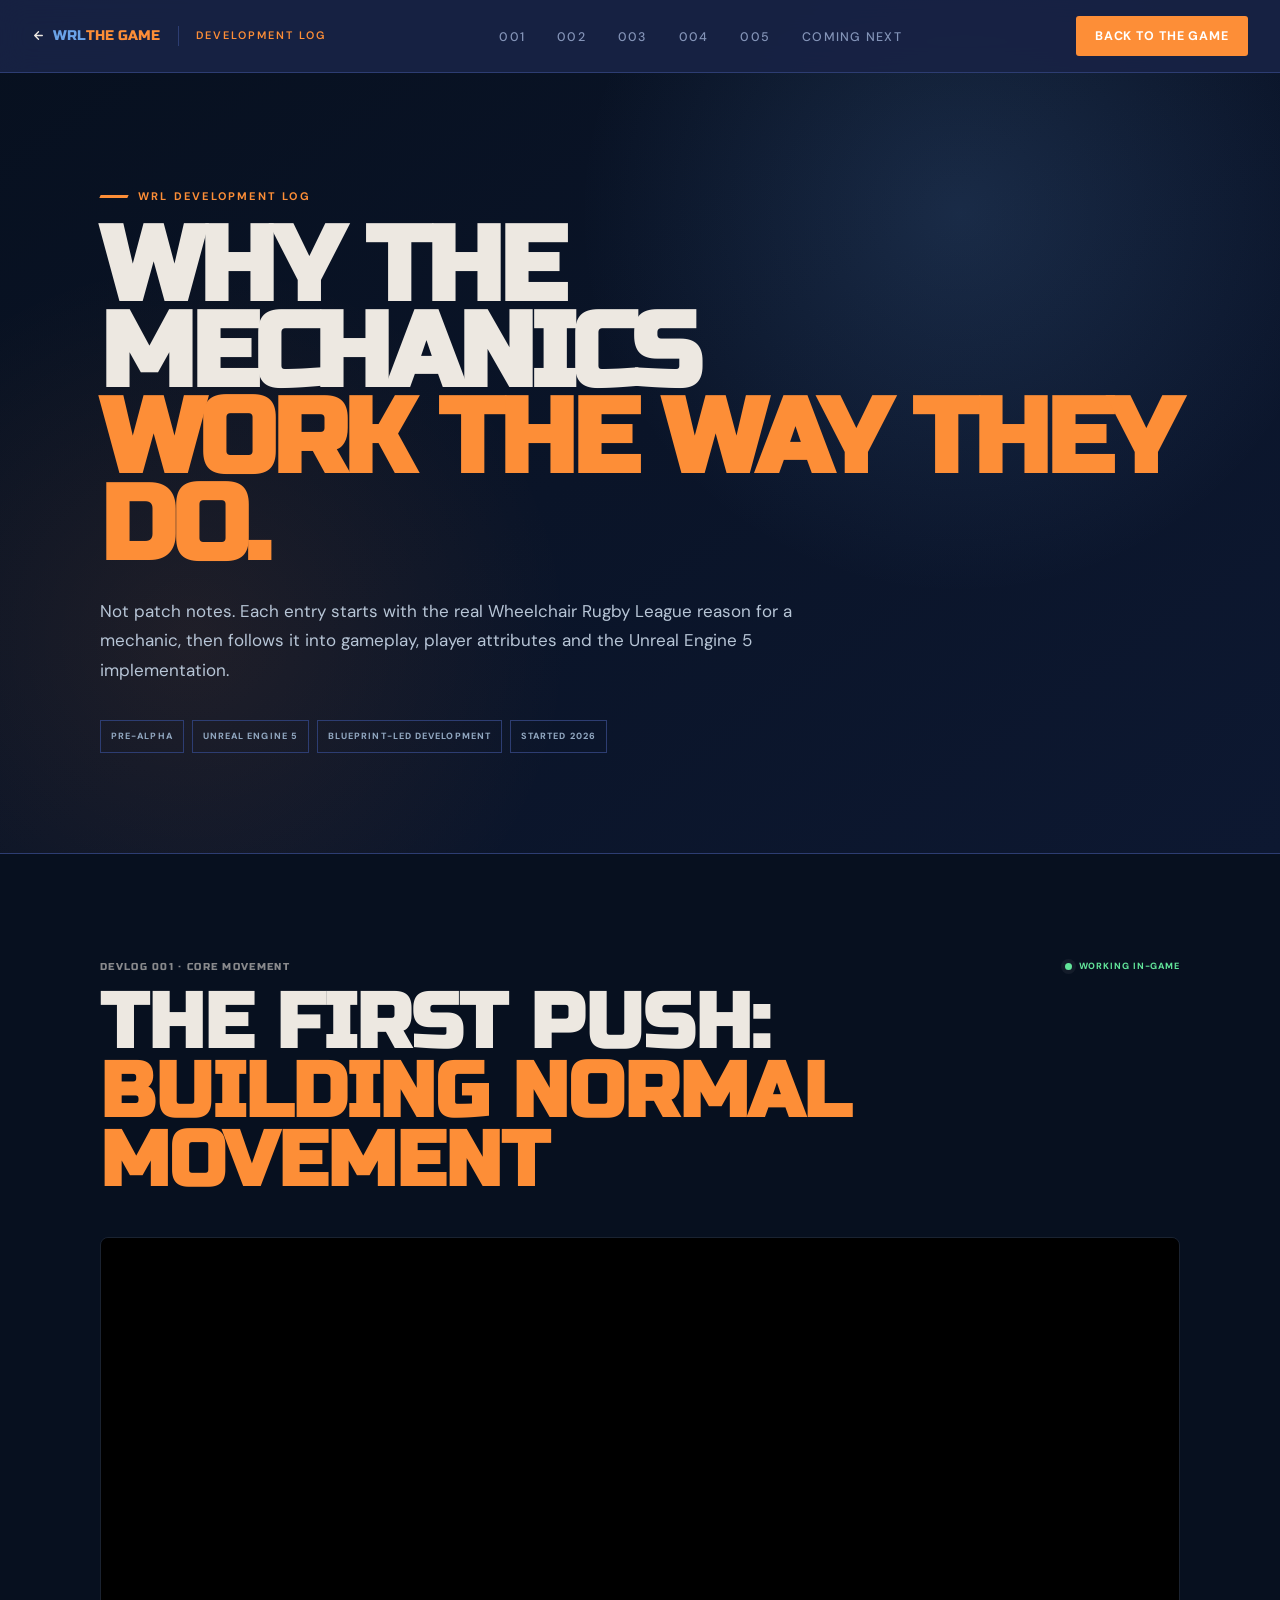
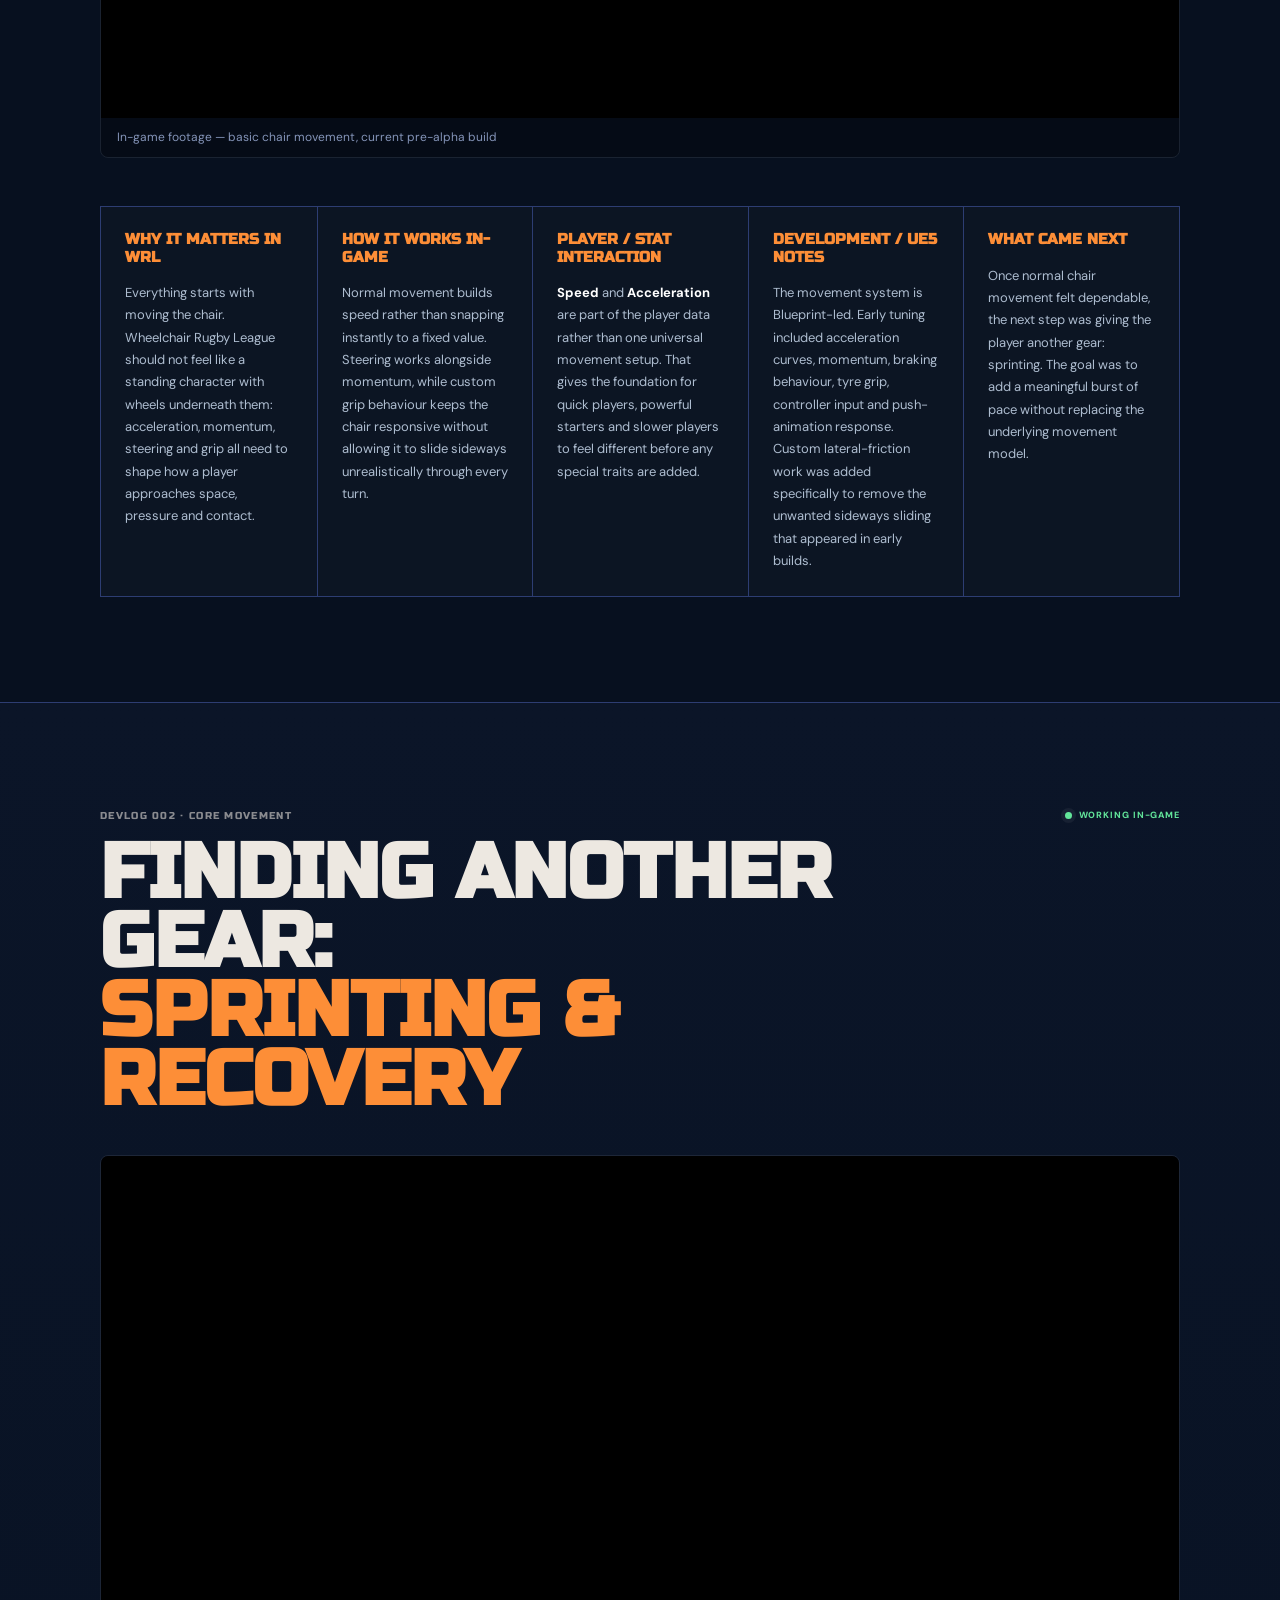
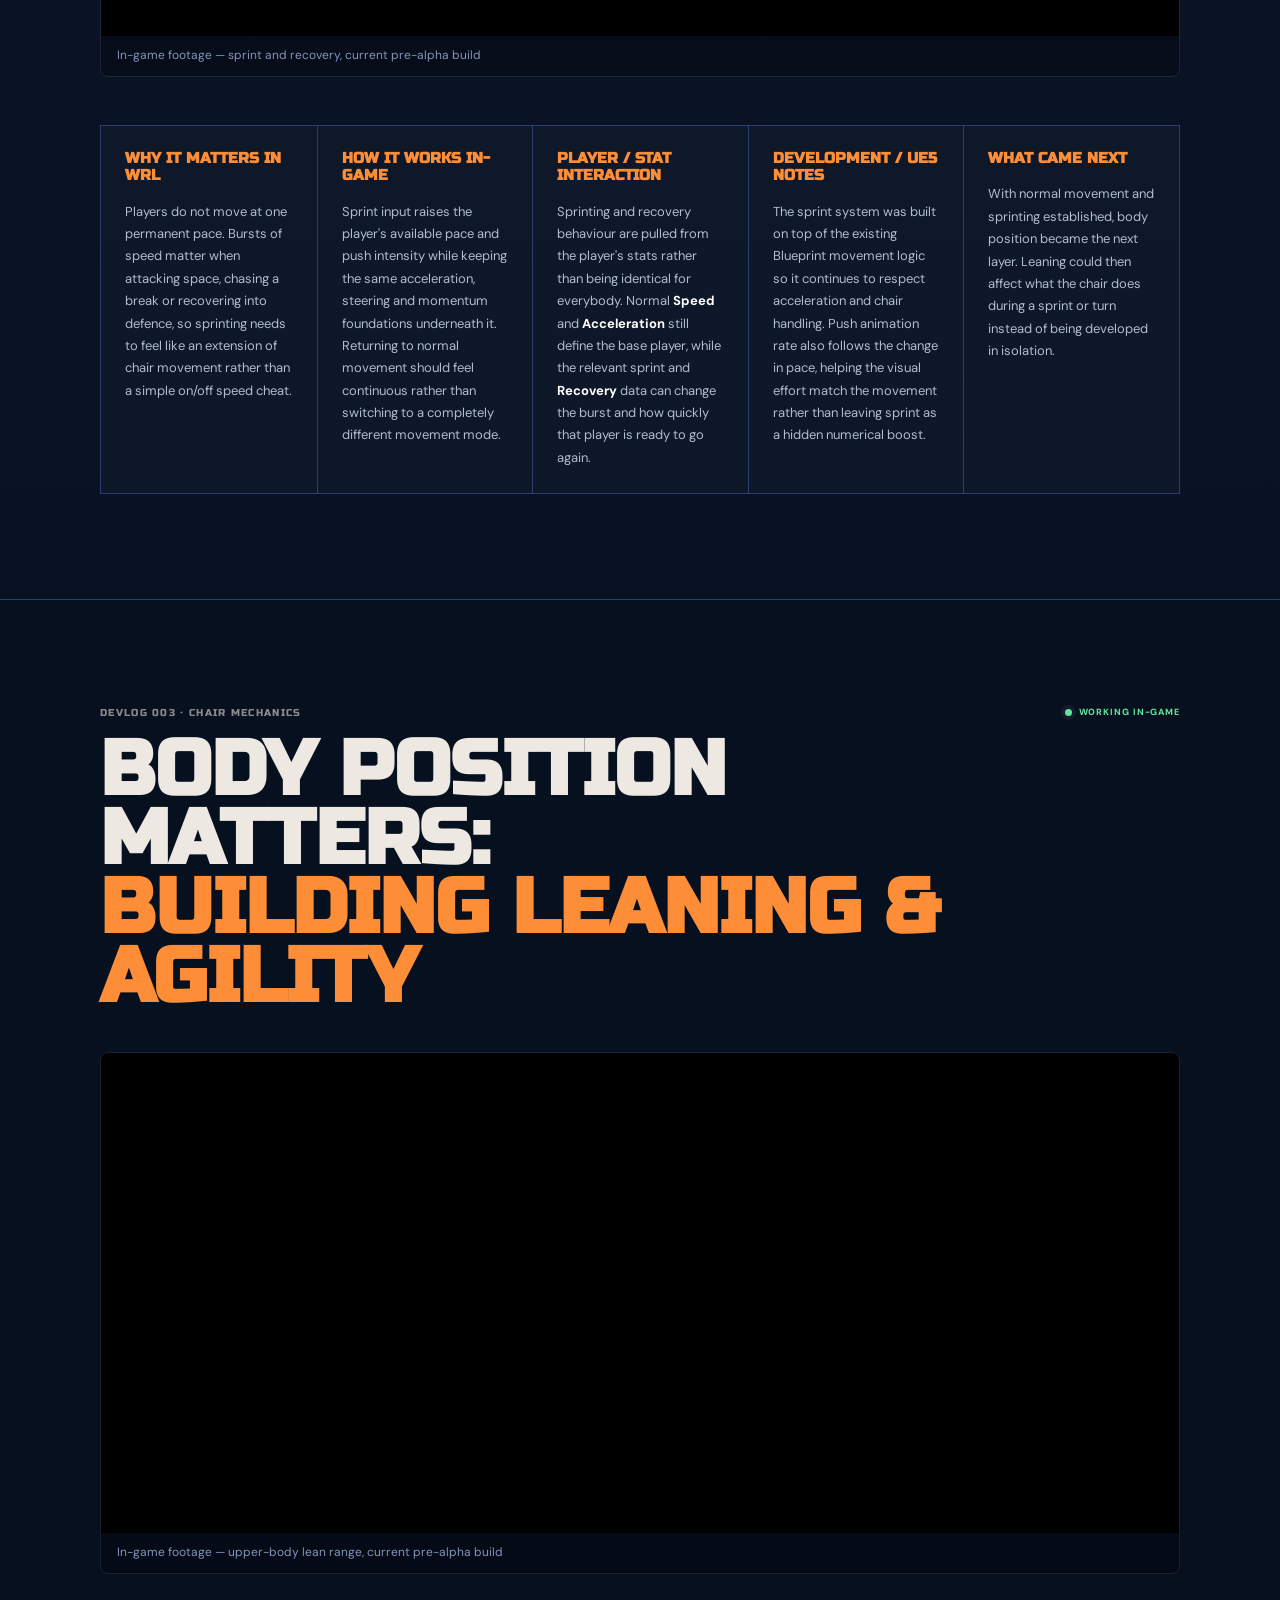
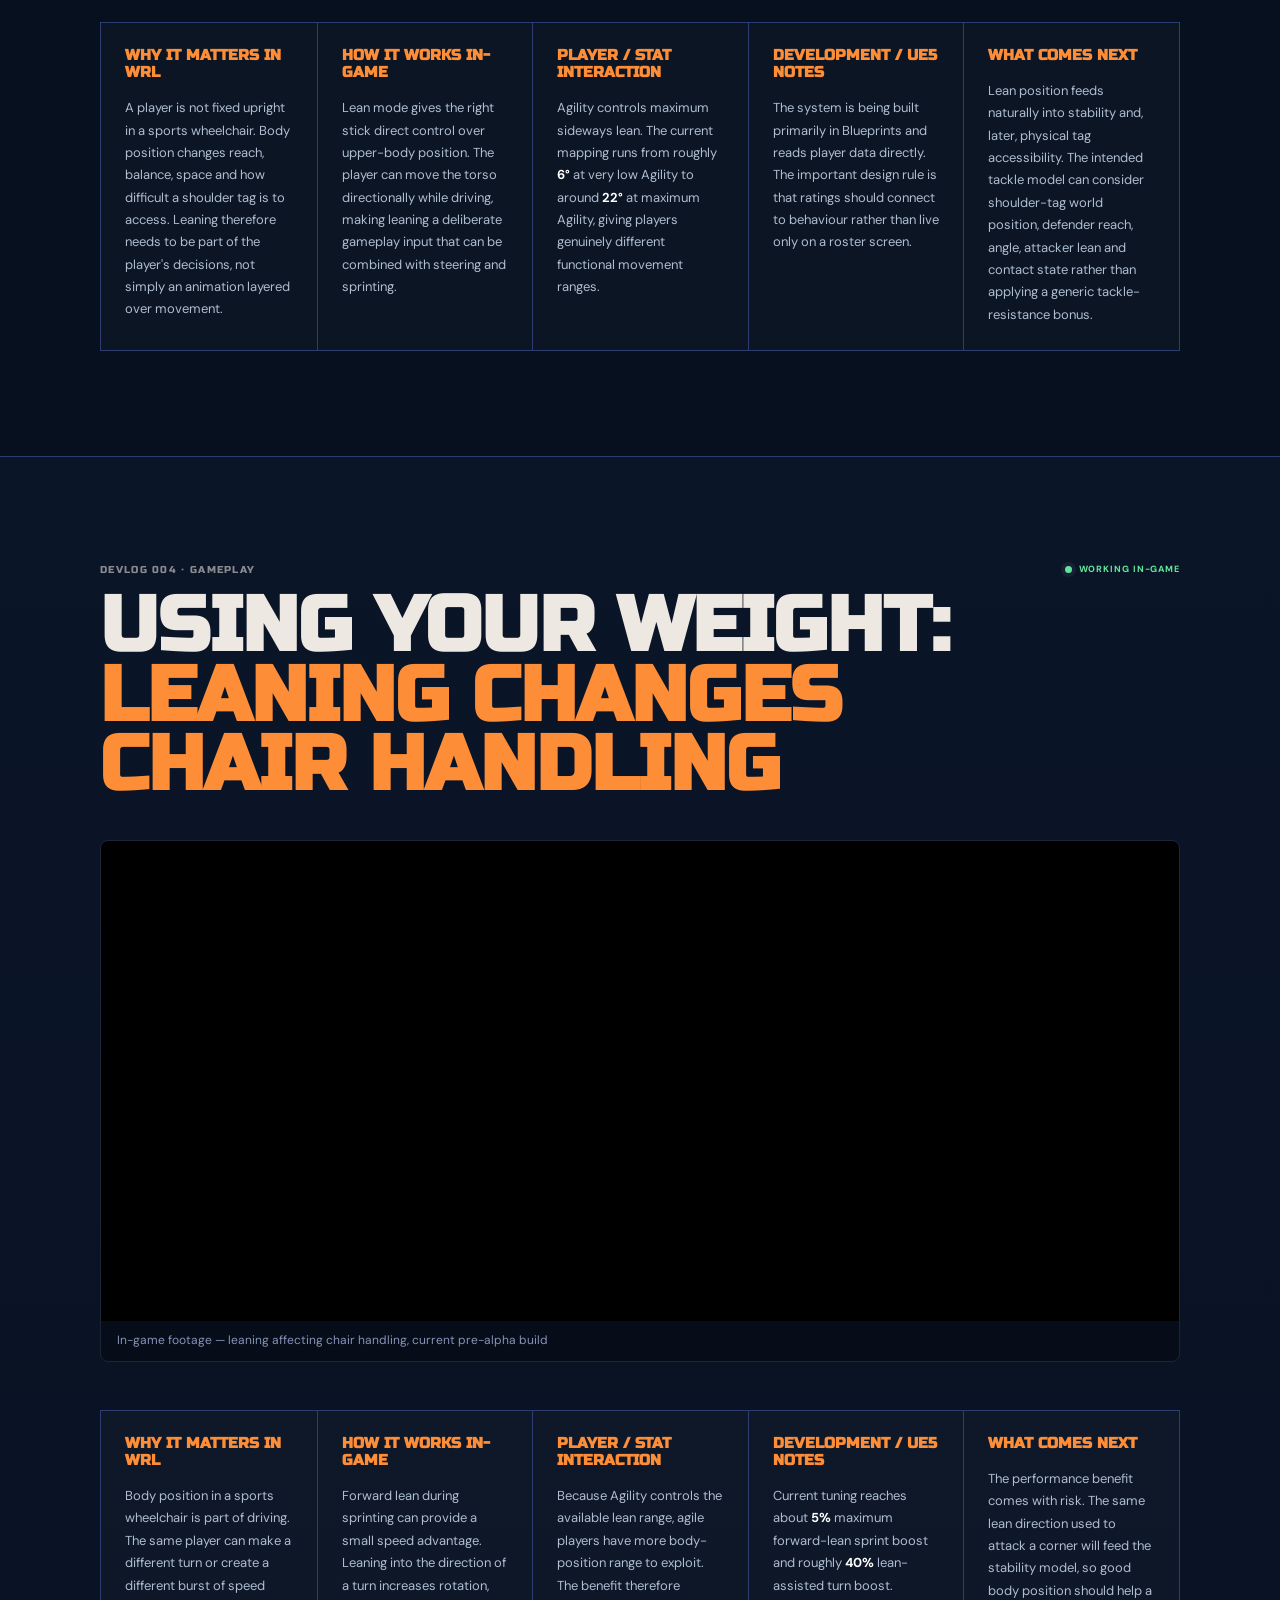
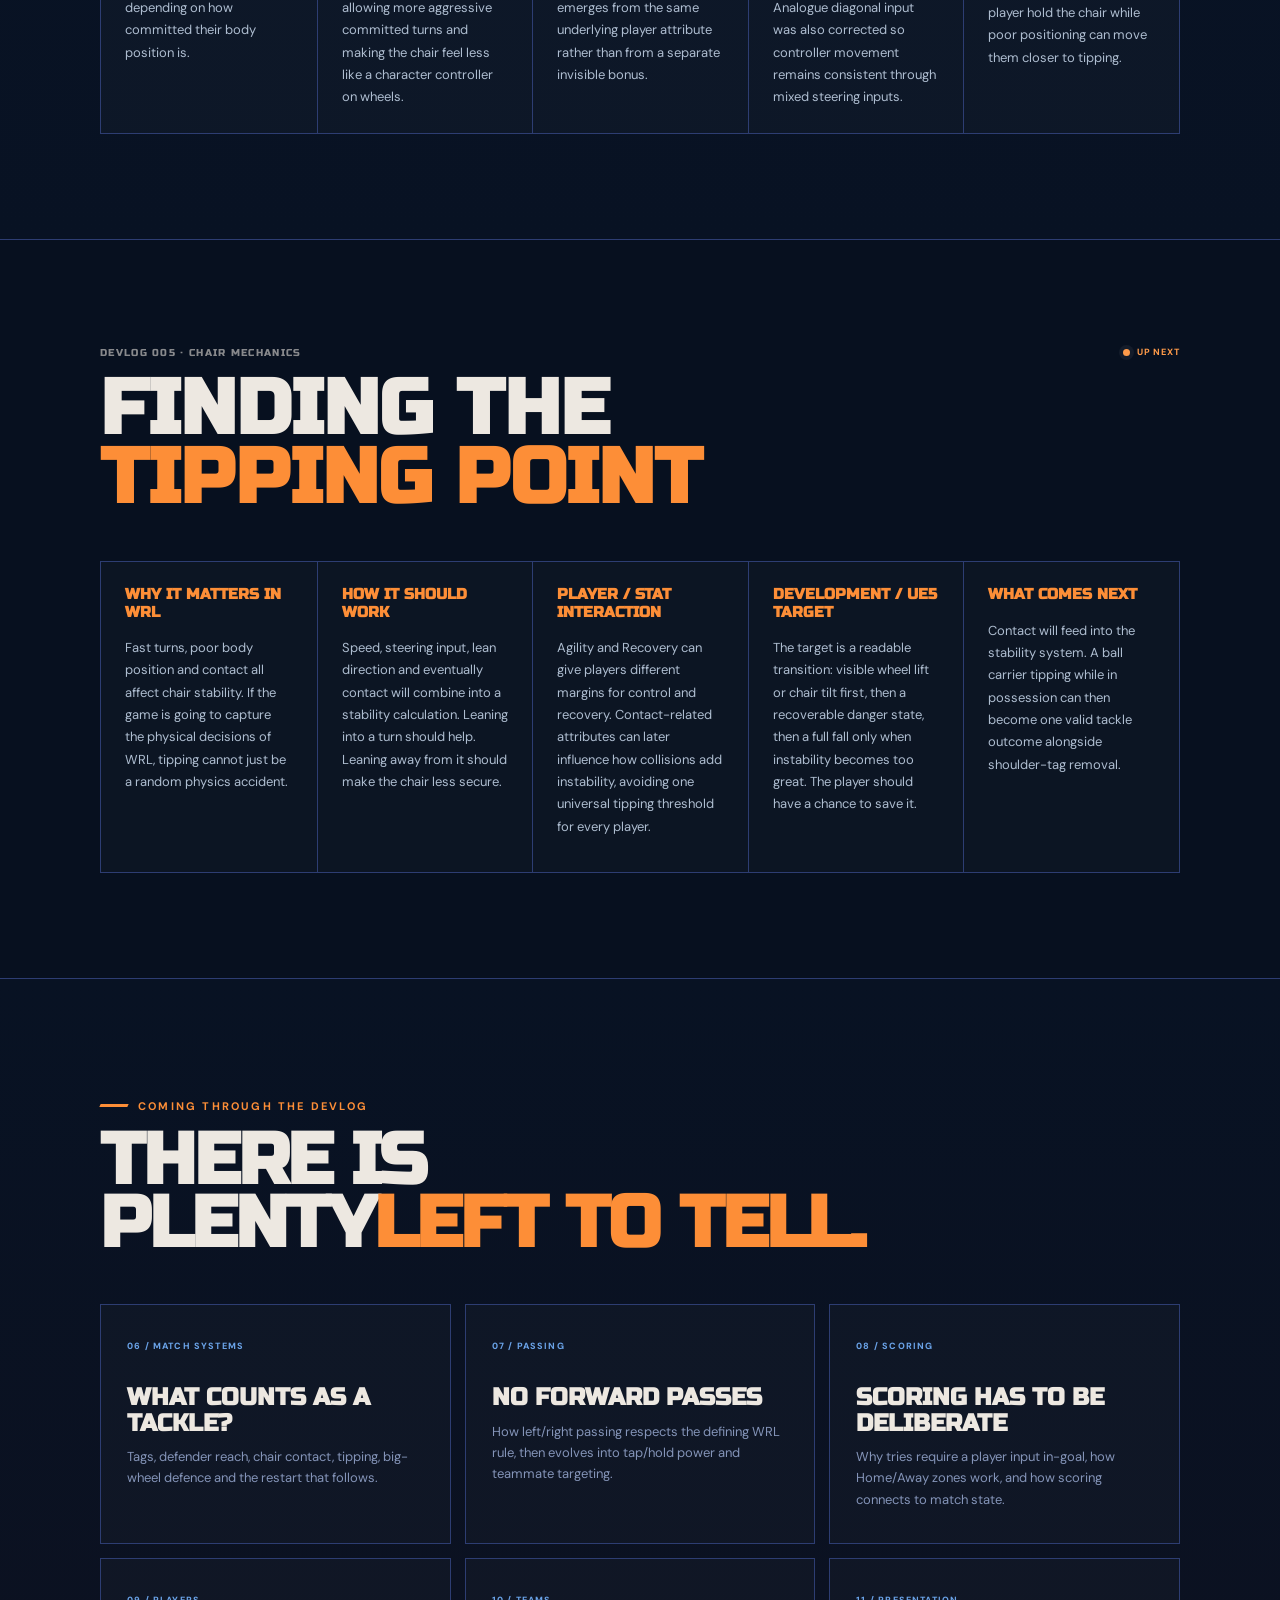
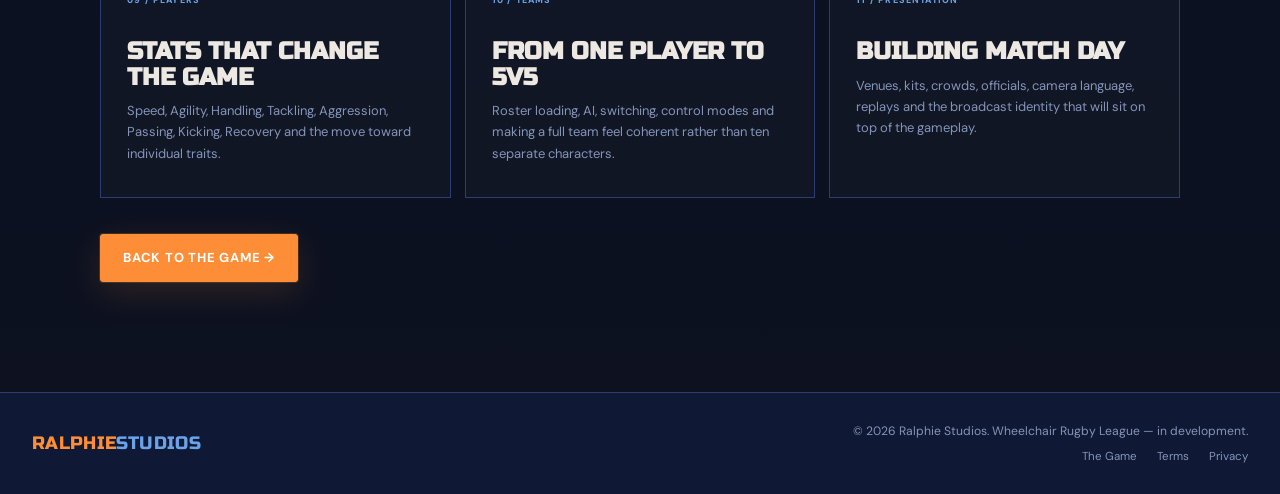
==== commit 30695073: "Split leaning clips between devlog 003 and 004 003 now uses lean.mp4 (stationary lean range demo) 00" ====
--- a/devlog.html
+++ b/devlog.html
@@ -77,8 +77,8 @@
       <div class="wrap">
         <div class="dev-article-heading" data-reveal><div><span class="dev-index">DEVLOG 003 · CHAIR MECHANICS</span><h2>Body Position Matters:<br><em>Building Leaning &amp; Agility</em></h2></div><span class="dev-state working">Working in-game</span></div>
         <div class="devlog-clip" data-reveal>
-          <video src="images/leaning.mp4" autoplay loop muted playsinline preload="metadata"></video>
-          <p class="devlog-clip-caption">In-game footage — upper-body lean control, current pre-alpha build</p>
+          <video src="images/lean.mp4" autoplay loop muted playsinline preload="metadata"></video>
+          <p class="devlog-clip-caption">In-game footage — upper-body lean range, current pre-alpha build</p>
         </div>
         <div class="dev-article-grid" data-reveal>
           <article><h3>Why it matters in WRL</h3><p>A player is not fixed upright in a sports wheelchair. Body position changes reach, balance, space and how difficult a shoulder tag is to access. Leaning therefore needs to be part of the player's decisions, not simply an animation layered over movement.</p></article>
@@ -93,6 +93,10 @@
     <section class="dev-article-full alternate" id="devlog-004">
       <div class="wrap">
         <div class="dev-article-heading" data-reveal><div><span class="dev-index">DEVLOG 004 · GAMEPLAY</span><h2>Using Your Weight:<br><em>Leaning Changes Chair Handling</em></h2></div><span class="dev-state working">Working in-game</span></div>
+        <div class="devlog-clip" data-reveal>
+          <video src="images/leaning.mp4" autoplay loop muted playsinline preload="metadata"></video>
+          <p class="devlog-clip-caption">In-game footage — leaning affecting chair handling, current pre-alpha build</p>
+        </div>
         <div class="dev-article-grid" data-reveal>
           <article><h3>Why it matters in WRL</h3><p>Body position in a sports wheelchair is part of driving. The same player can make a different turn or create a different burst of speed depending on how committed their body position is.</p></article>
           <article><h3>How it works in-game</h3><p>Forward lean during sprinting can provide a small speed advantage. Leaning into the direction of a turn increases rotation, allowing more aggressive committed turns and making the chair feel less like a character controller on wheels.</p></article>
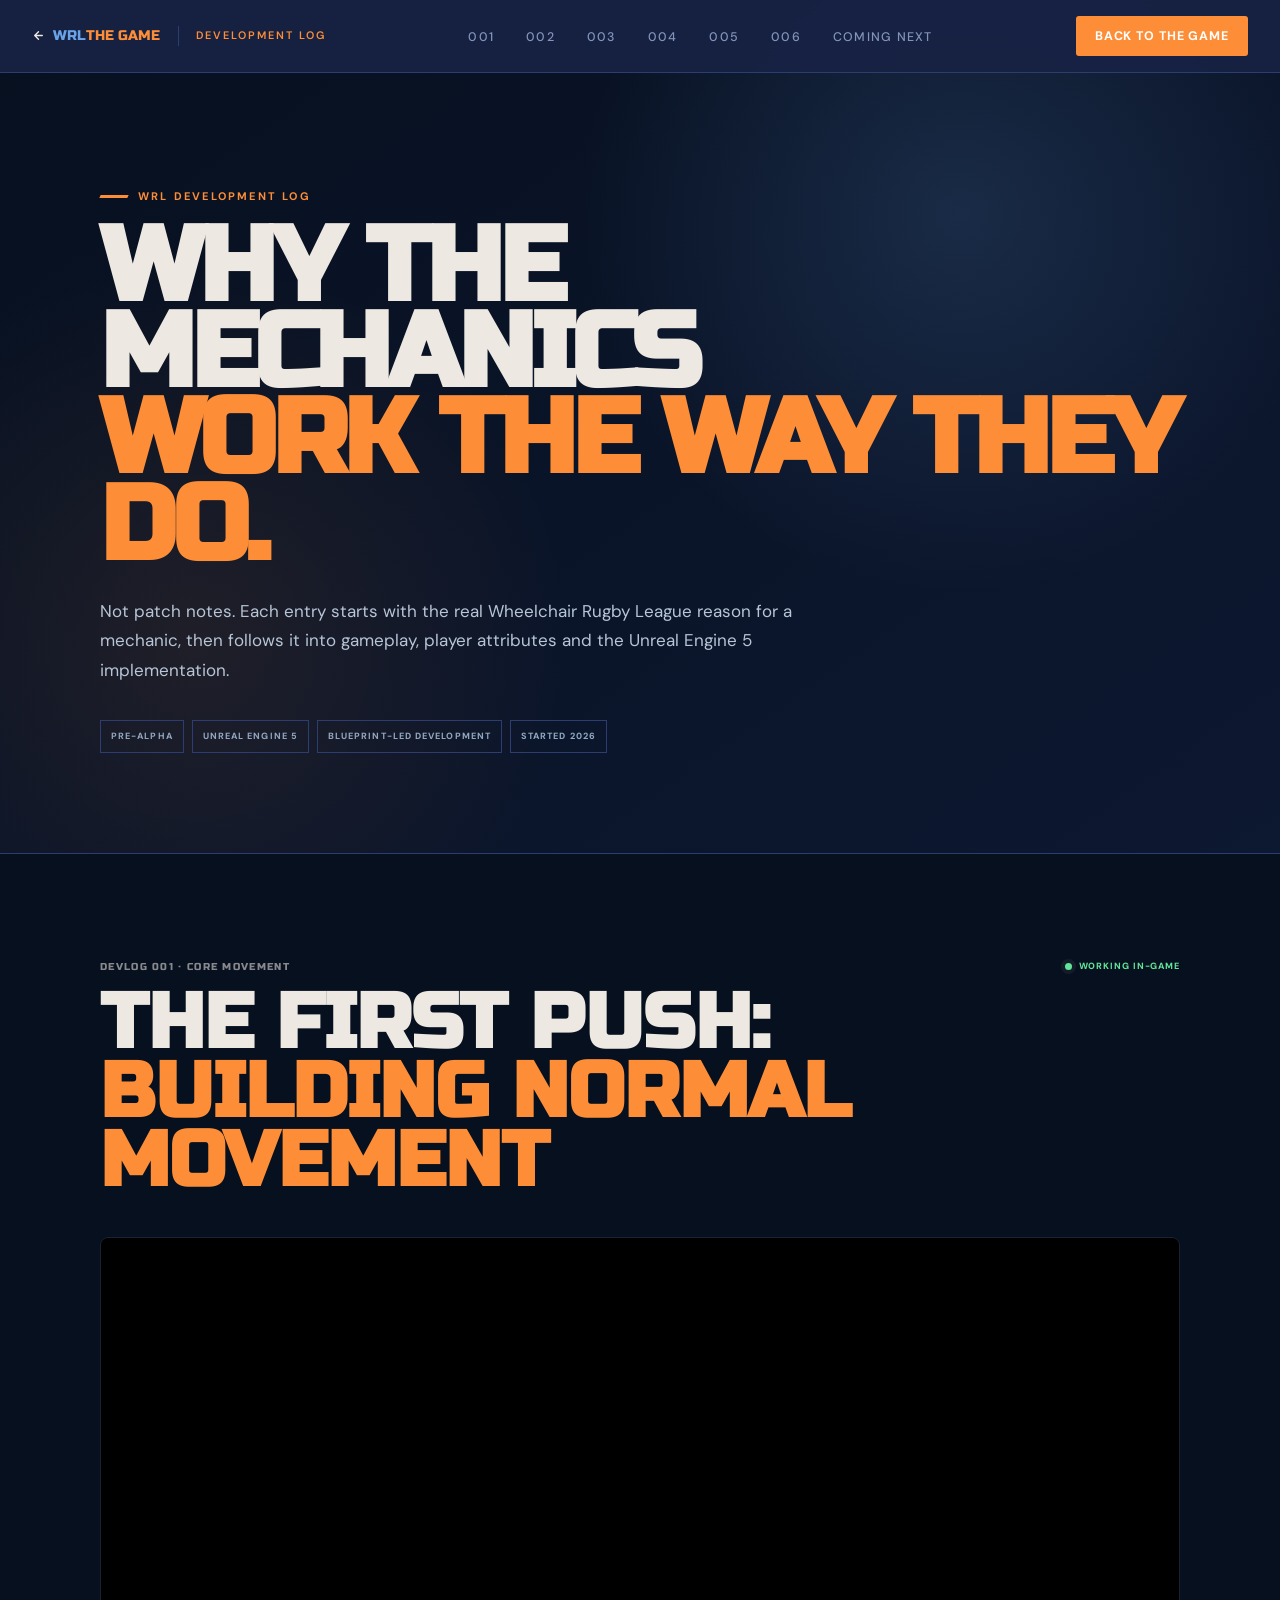
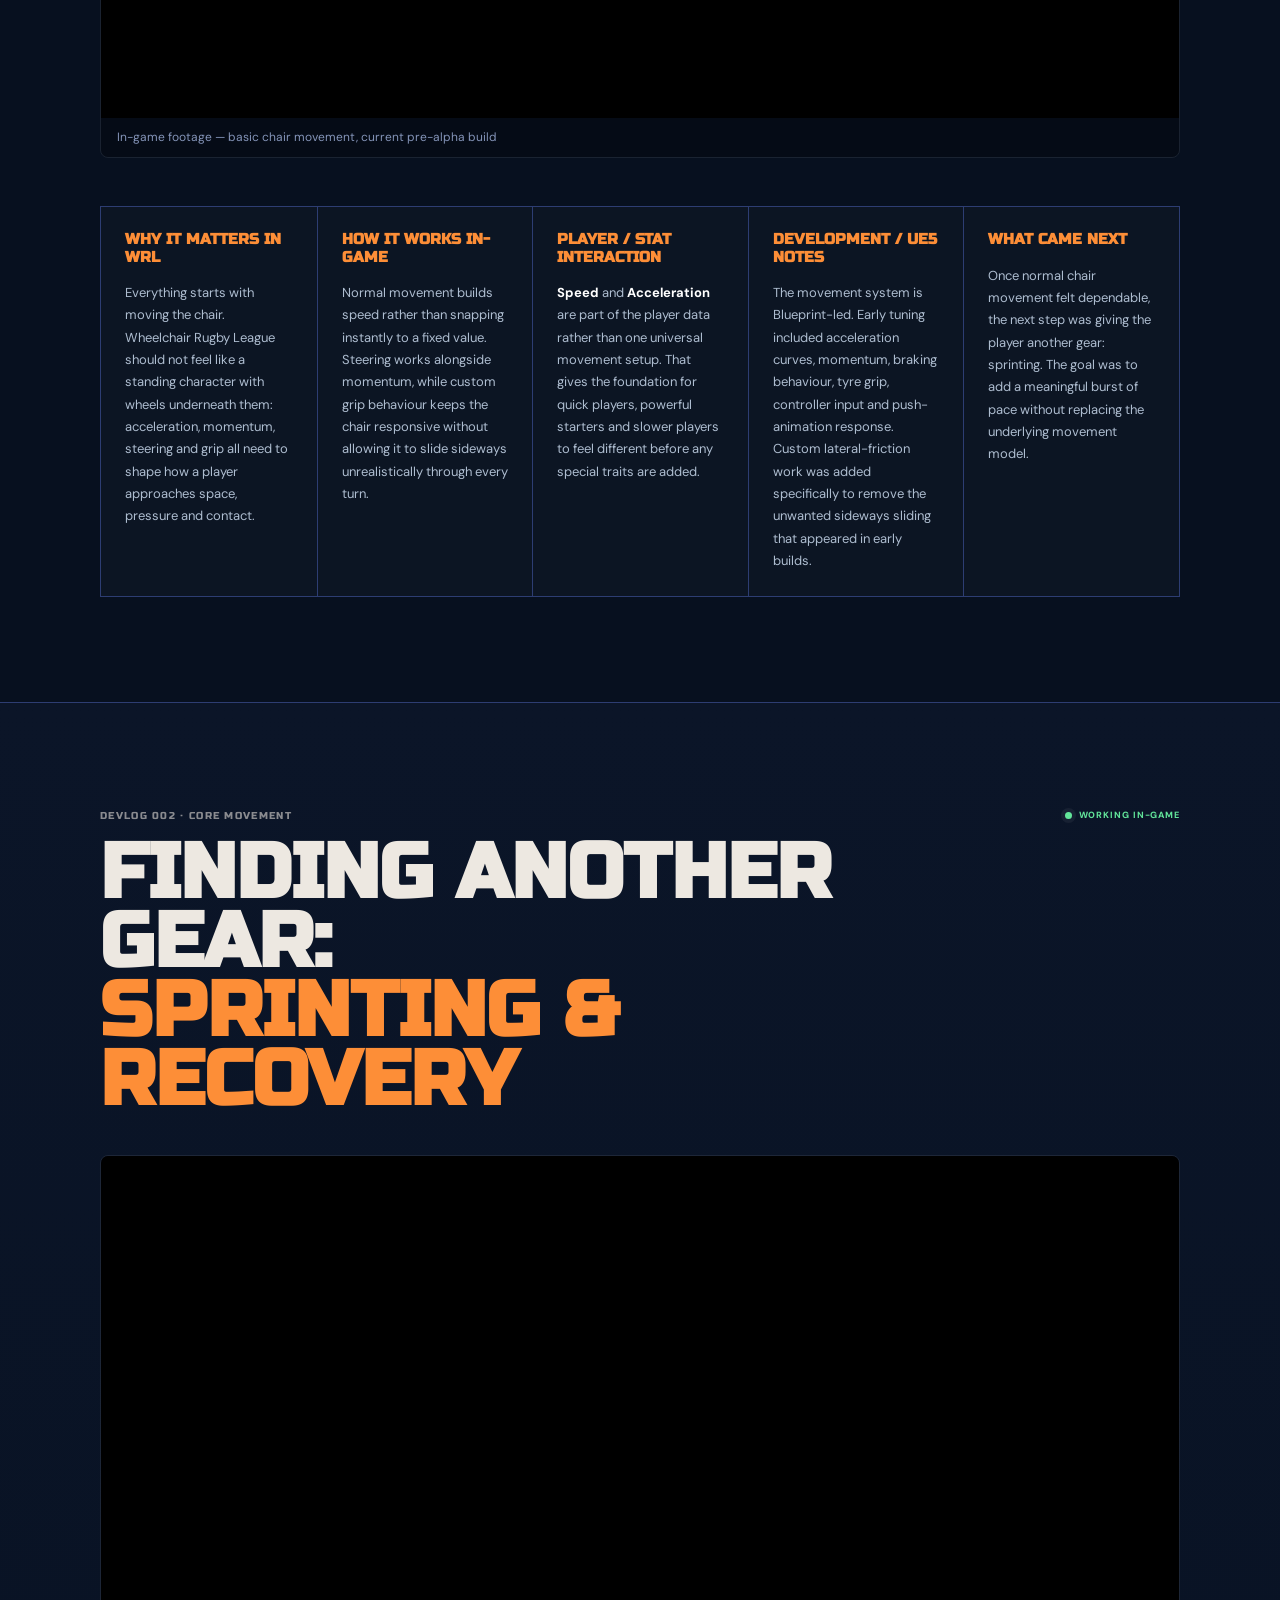
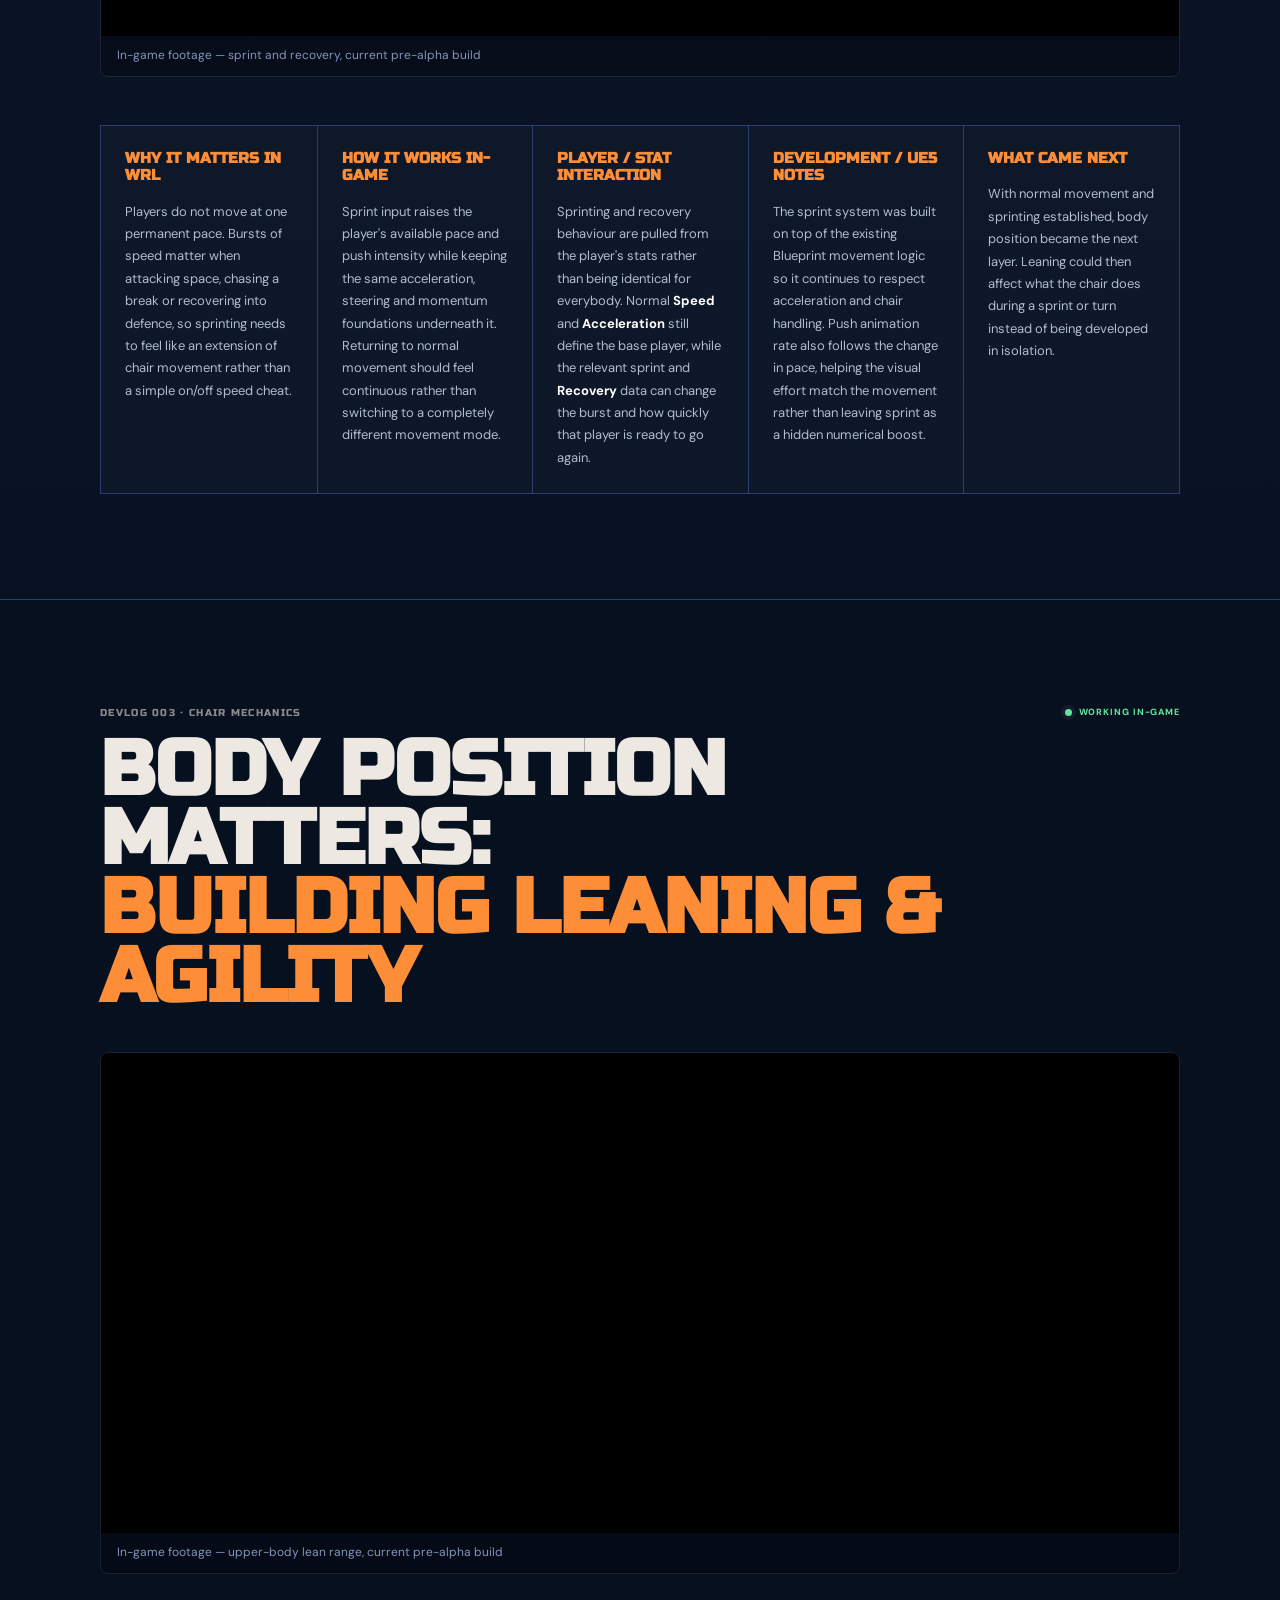
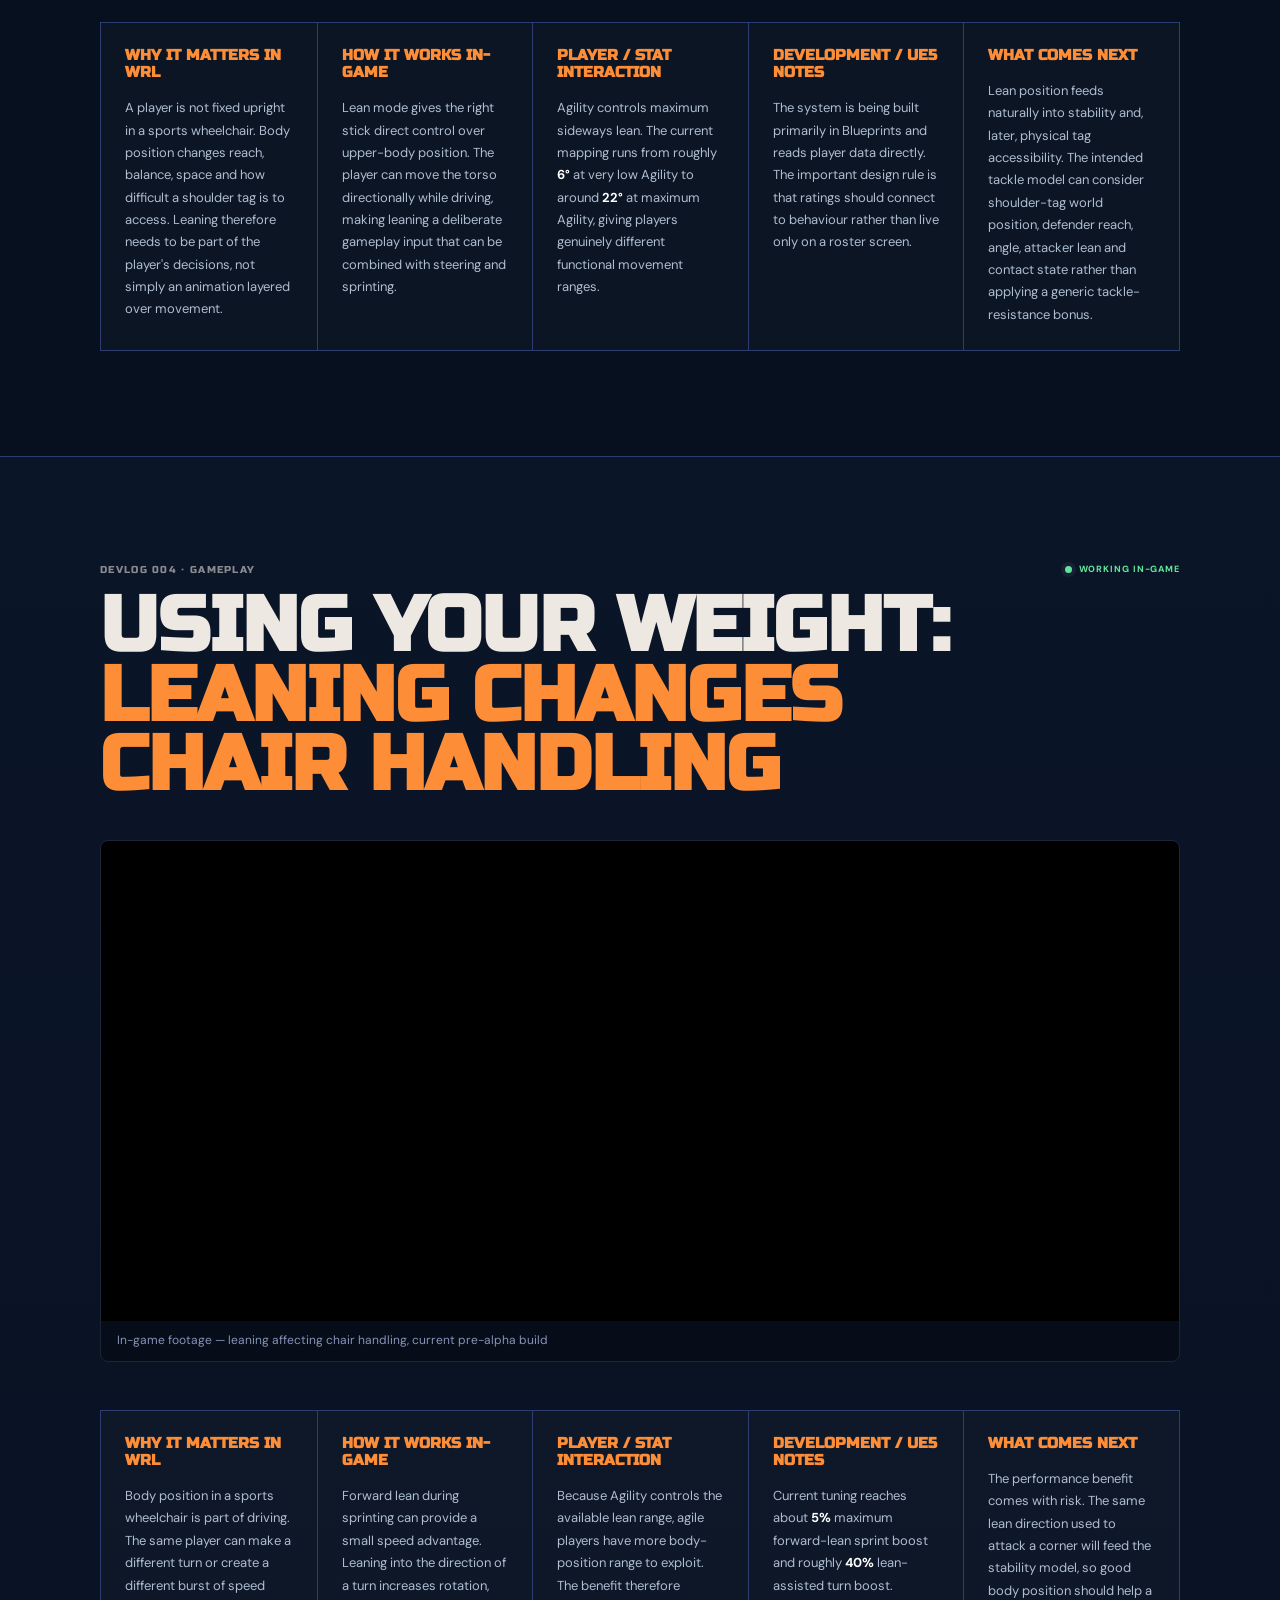
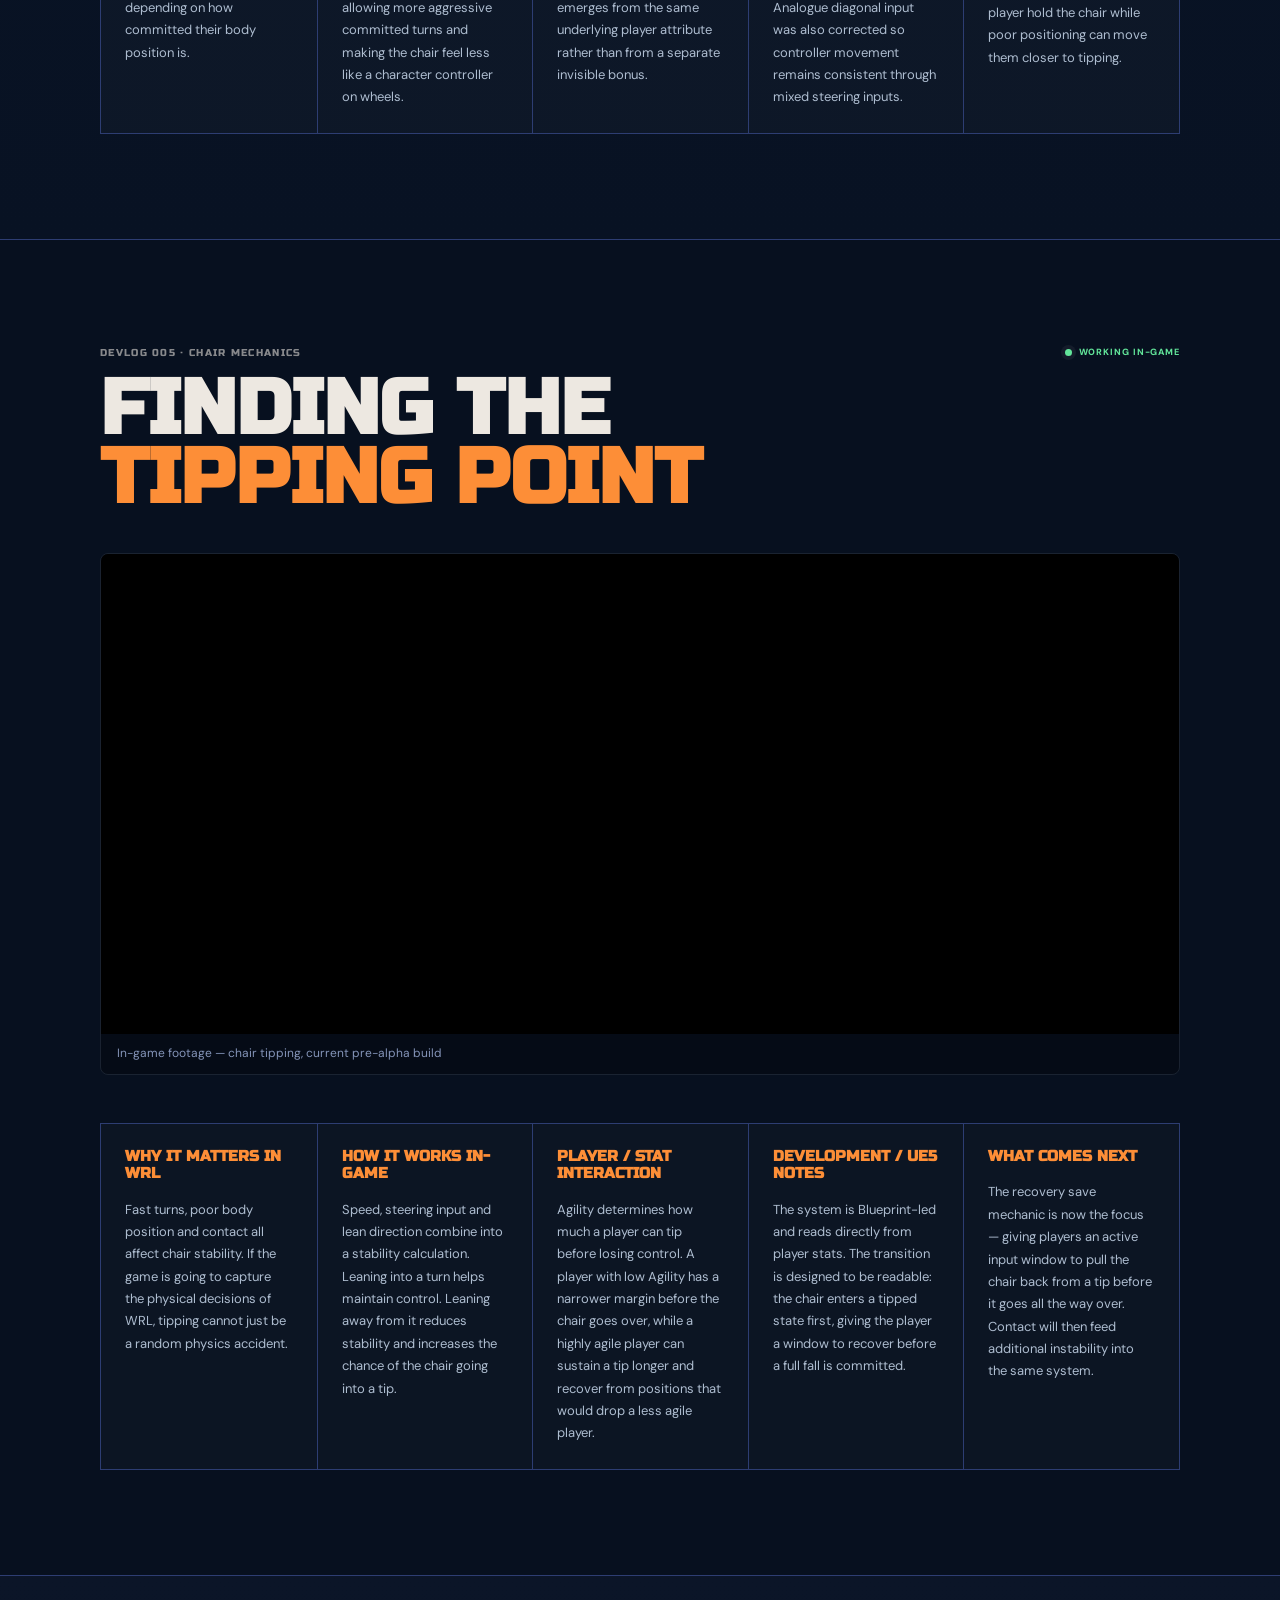
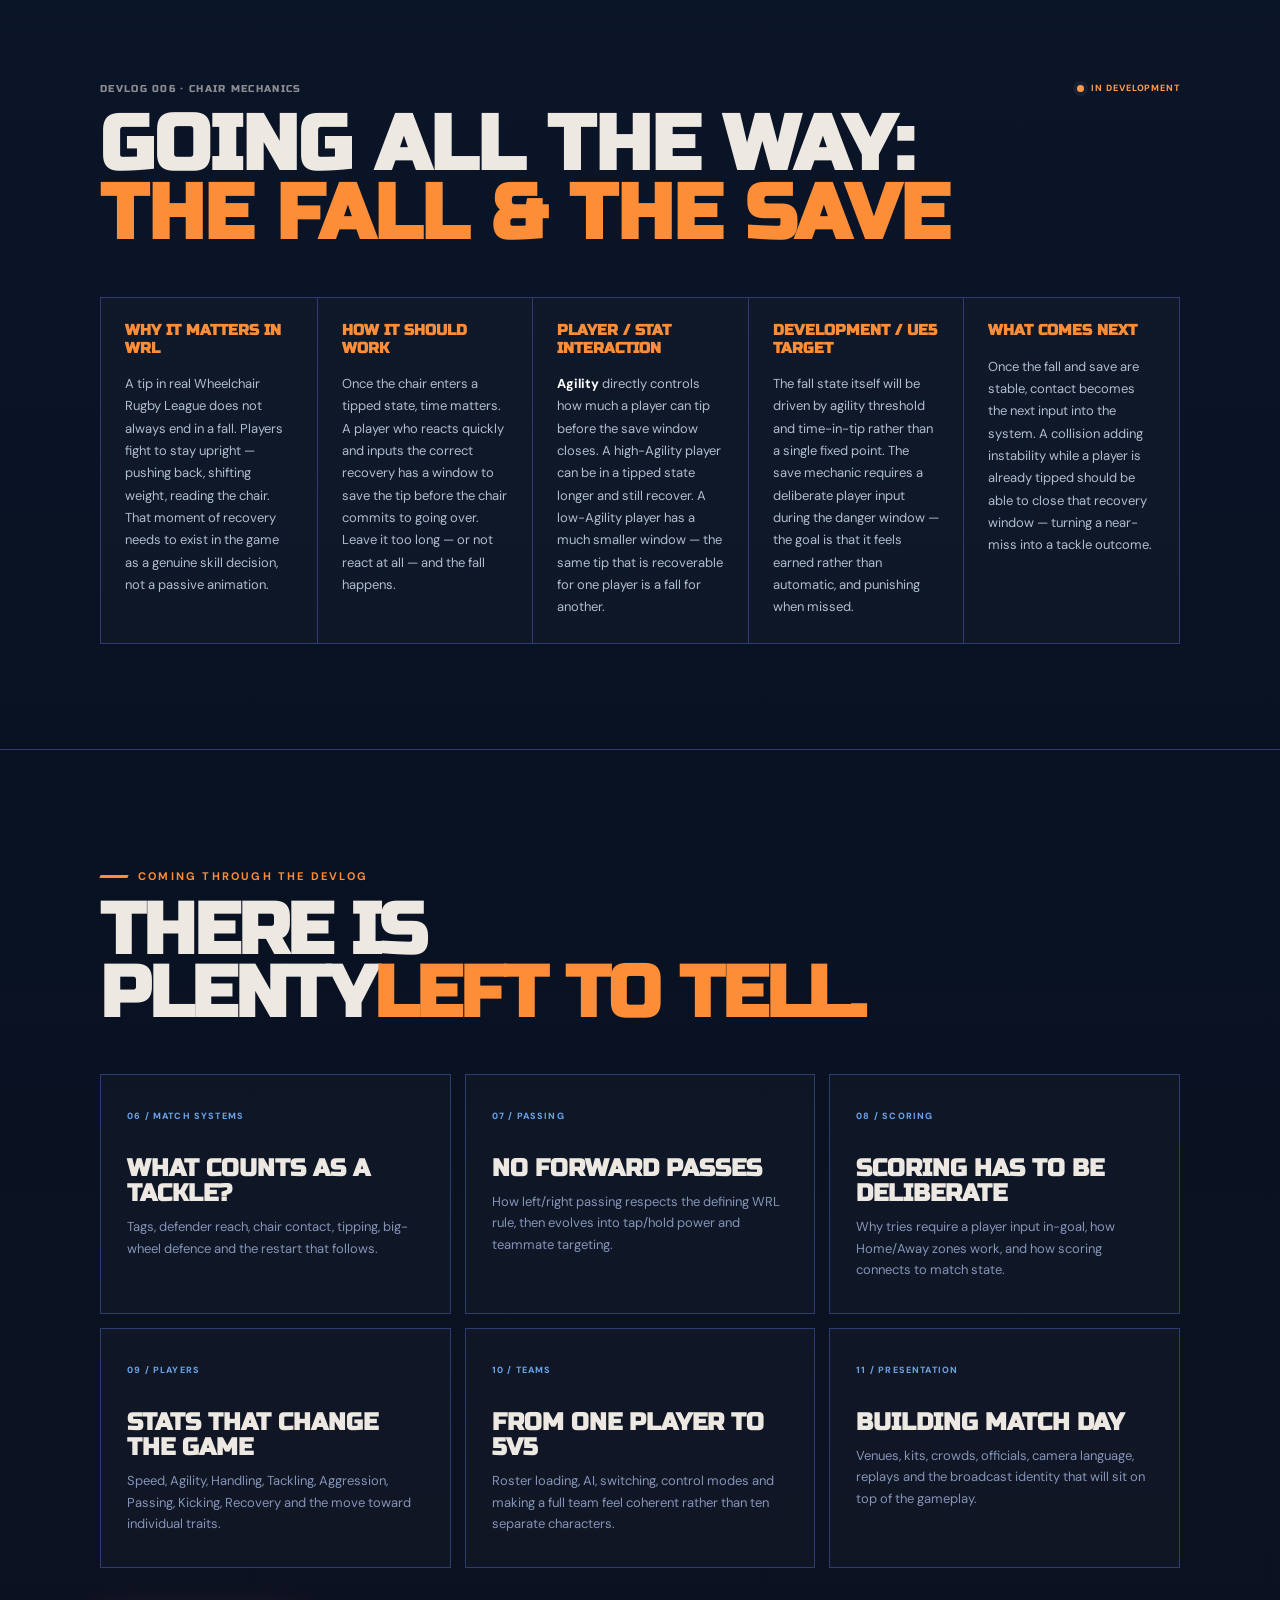
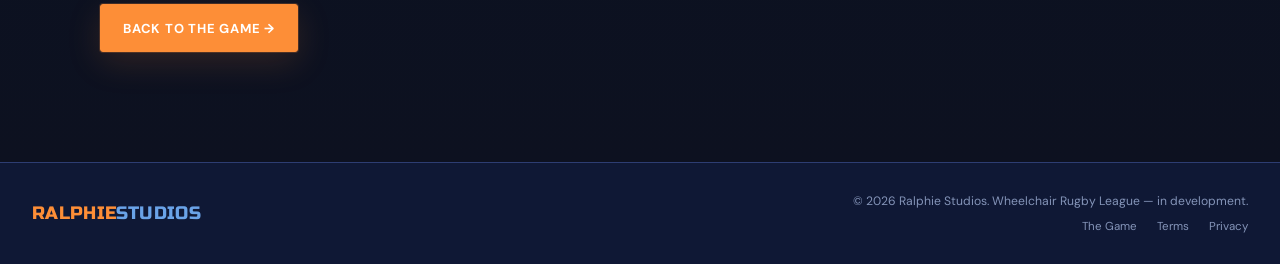
==== commit c2c64210: "Add devlog 005 tipping footage and new devlog 006 fall/save mechanic - 005: mark working in-game, ad" ====
--- a/devlog.html
+++ b/devlog.html
@@ -25,7 +25,7 @@
       <a href="/wrl" class="wrl-back" aria-label="Back to Wheelchair Rugby League"><svg width="13" height="13" viewBox="0 0 24 24" fill="none" stroke="currentColor" stroke-width="2.5" stroke-linecap="round" stroke-linejoin="round" aria-hidden="true"><path d="M19 12H5M12 5l-7 7 7 7"/></svg><span><span class="nr">WRL</span><span class="ns wrl-back-label">THE GAME</span></span></a>
       <div class="wrl-sep" aria-hidden="true"></div><span class="wrl-game-lbl">Development Log</span>
     </div>
-    <ul class="nav-links"><li><a href="#devlog-001">001</a></li><li><a href="#devlog-002">002</a></li><li><a href="#devlog-003">003</a></li><li><a href="#devlog-004">004</a></li><li><a href="#devlog-005">005</a></li><li><a href="#coming">Coming Next</a></li></ul>
+    <ul class="nav-links"><li><a href="#devlog-001">001</a></li><li><a href="#devlog-002">002</a></li><li><a href="#devlog-003">003</a></li><li><a href="#devlog-004">004</a></li><li><a href="#devlog-005">005</a></li><li><a href="#devlog-006">006</a></li><li><a href="#coming">Coming Next</a></li></ul>
     <div class="wrl-cta"><a href="/wrl" class="wrl-cta-btn">Back to the Game</a><button class="nav-toggle" id="wrlNavToggle" aria-label="Open menu" aria-expanded="false"><span></span><span></span><span></span></button></div>
   </nav>
 
@@ -109,13 +109,30 @@
 
     <section class="dev-article-full" id="devlog-005">
       <div class="wrap">
-        <div class="dev-article-heading" data-reveal><div><span class="dev-index">DEVLOG 005 · CHAIR MECHANICS</span><h2>Finding the<br><em>Tipping Point</em></h2></div><span class="dev-state next">Up next</span></div>
+        <div class="dev-article-heading" data-reveal><div><span class="dev-index">DEVLOG 005 · CHAIR MECHANICS</span><h2>Finding the<br><em>Tipping Point</em></h2></div><span class="dev-state working">Working in-game</span></div>
+        <div class="devlog-clip" data-reveal>
+          <video src="images/tipping.mp4" autoplay loop muted playsinline preload="metadata"></video>
+          <p class="devlog-clip-caption">In-game footage — chair tipping, current pre-alpha build</p>
+        </div>
         <div class="dev-article-grid" data-reveal>
           <article><h3>Why it matters in WRL</h3><p>Fast turns, poor body position and contact all affect chair stability. If the game is going to capture the physical decisions of WRL, tipping cannot just be a random physics accident.</p></article>
-          <article><h3>How it should work</h3><p>Speed, steering input, lean direction and eventually contact will combine into a stability calculation. Leaning into a turn should help. Leaning away from it should make the chair less secure.</p></article>
-          <article><h3>Player / stat interaction</h3><p>Agility and Recovery can give players different margins for control and recovery. Contact-related attributes can later influence how collisions add instability, avoiding one universal tipping threshold for every player.</p></article>
-          <article><h3>Development / UE5 target</h3><p>The target is a readable transition: visible wheel lift or chair tilt first, then a recoverable danger state, then a full fall only when instability becomes too great. The player should have a chance to save it.</p></article>
-          <article><h3>What comes next</h3><p>Contact will feed into the stability system. A ball carrier tipping while in possession can then become one valid tackle outcome alongside shoulder-tag removal.</p></article>
+          <article><h3>How it works in-game</h3><p>Speed, steering input and lean direction combine into a stability calculation. Leaning into a turn helps maintain control. Leaning away from it reduces stability and increases the chance of the chair going into a tip.</p></article>
+          <article><h3>Player / stat interaction</h3><p>Agility determines how much a player can tip before losing control. A player with low Agility has a narrower margin before the chair goes over, while a highly agile player can sustain a tip longer and recover from positions that would drop a less agile player.</p></article>
+          <article><h3>Development / UE5 notes</h3><p>The system is Blueprint-led and reads directly from player stats. The transition is designed to be readable: the chair enters a tipped state first, giving the player a window to recover before a full fall is committed.</p></article>
+          <article><h3>What comes next</h3><p>The recovery save mechanic is now the focus — giving players an active input window to pull the chair back from a tip before it goes all the way over. Contact will then feed additional instability into the same system.</p></article>
+        </div>
+      </div>
+    </section>
+
+    <section class="dev-article-full alternate" id="devlog-006">
+      <div class="wrap">
+        <div class="dev-article-heading" data-reveal><div><span class="dev-index">DEVLOG 006 · CHAIR MECHANICS</span><h2>Going All the Way:<br><em>The Fall &amp; the Save</em></h2></div><span class="dev-state next">In development</span></div>
+        <div class="dev-article-grid" data-reveal>
+          <article><h3>Why it matters in WRL</h3><p>A tip in real Wheelchair Rugby League does not always end in a fall. Players fight to stay upright — pushing back, shifting weight, reading the chair. That moment of recovery needs to exist in the game as a genuine skill decision, not a passive animation.</p></article>
+          <article><h3>How it should work</h3><p>Once the chair enters a tipped state, time matters. A player who reacts quickly and inputs the correct recovery has a window to save the tip before the chair commits to going over. Leave it too long — or not react at all — and the fall happens.</p></article>
+          <article><h3>Player / stat interaction</h3><p><strong>Agility</strong> directly controls how much a player can tip before the save window closes. A high-Agility player can be in a tipped state longer and still recover. A low-Agility player has a much smaller window — the same tip that is recoverable for one player is a fall for another.</p></article>
+          <article><h3>Development / UE5 target</h3><p>The fall state itself will be driven by agility threshold and time-in-tip rather than a single fixed point. The save mechanic requires a deliberate player input during the danger window — the goal is that it feels earned rather than automatic, and punishing when missed.</p></article>
+          <article><h3>What comes next</h3><p>Once the fall and save are stable, contact becomes the next input into the system. A collision adding instability while a player is already tipped should be able to close that recovery window — turning a near-miss into a tackle outcome.</p></article>
         </div>
       </div>
     </section>
--- a/style.css
+++ b/style.css
@@ -3190,6 +3190,69 @@
   color: var(--muted);
   background: rgba(0,0,0,0.35);
 }
+.footage-switcher { margin: 2.5rem 0 2rem; }
+.footage-tabs {
+  display: flex;
+  gap: 6px;
+  flex-wrap: wrap;
+  margin-bottom: 12px;
+}
+.footage-tab {
+  background: rgba(255,255,255,0.04);
+  border: 1px solid rgba(255,255,255,0.1);
+  color: var(--muted);
+  font-family: 'DM Sans', sans-serif;
+  font-size: 0.78rem;
+  font-weight: 600;
+  letter-spacing: 0.04em;
+  padding: 7px 16px;
+  border-radius: 4px;
+  cursor: pointer;
+  transition: background 0.15s, color 0.15s, border-color 0.15s;
+}
+.footage-tab:hover { background: rgba(255,255,255,0.08); color: var(--text); }
+.footage-tab.active { background: var(--orange); border-color: var(--orange); color: #fff; }
+.footage-stage {
+  position: relative;
+  border-radius: 10px 10px 0 0;
+  overflow: hidden;
+  border: 1px solid rgba(255,255,255,0.08);
+  border-bottom: none;
+  background: #000;
+  aspect-ratio: 16/7;
+}
+.footage-video {
+  position: absolute;
+  inset: 0;
+  width: 100%;
+  height: 100%;
+  object-fit: cover;
+  object-position: center center;
+  opacity: 0;
+  transition: opacity 0.25s ease;
+  pointer-events: none;
+}
+.footage-video.active { opacity: 1; pointer-events: auto; }
+.footage-caption {
+  display: block;
+  padding: 0.65rem 0.9rem;
+  font-size: 0.78rem;
+  color: var(--muted);
+  background: rgba(0,0,0,0.35);
+  border: 1px solid rgba(255,255,255,0.08);
+  border-top: none;
+  border-radius: 0 0 10px 10px;
+}
+.footage-devlog-link {
+  display: inline-block;
+  margin-top: 14px;
+  font-size: 0.8rem;
+  color: var(--muted);
+  text-decoration: underline;
+  text-underline-offset: 3px;
+  transition: color 0.15s;
+}
+.footage-devlog-link:hover { color: var(--text); }
 .dev-note {
   display: flex;
   align-items: center;
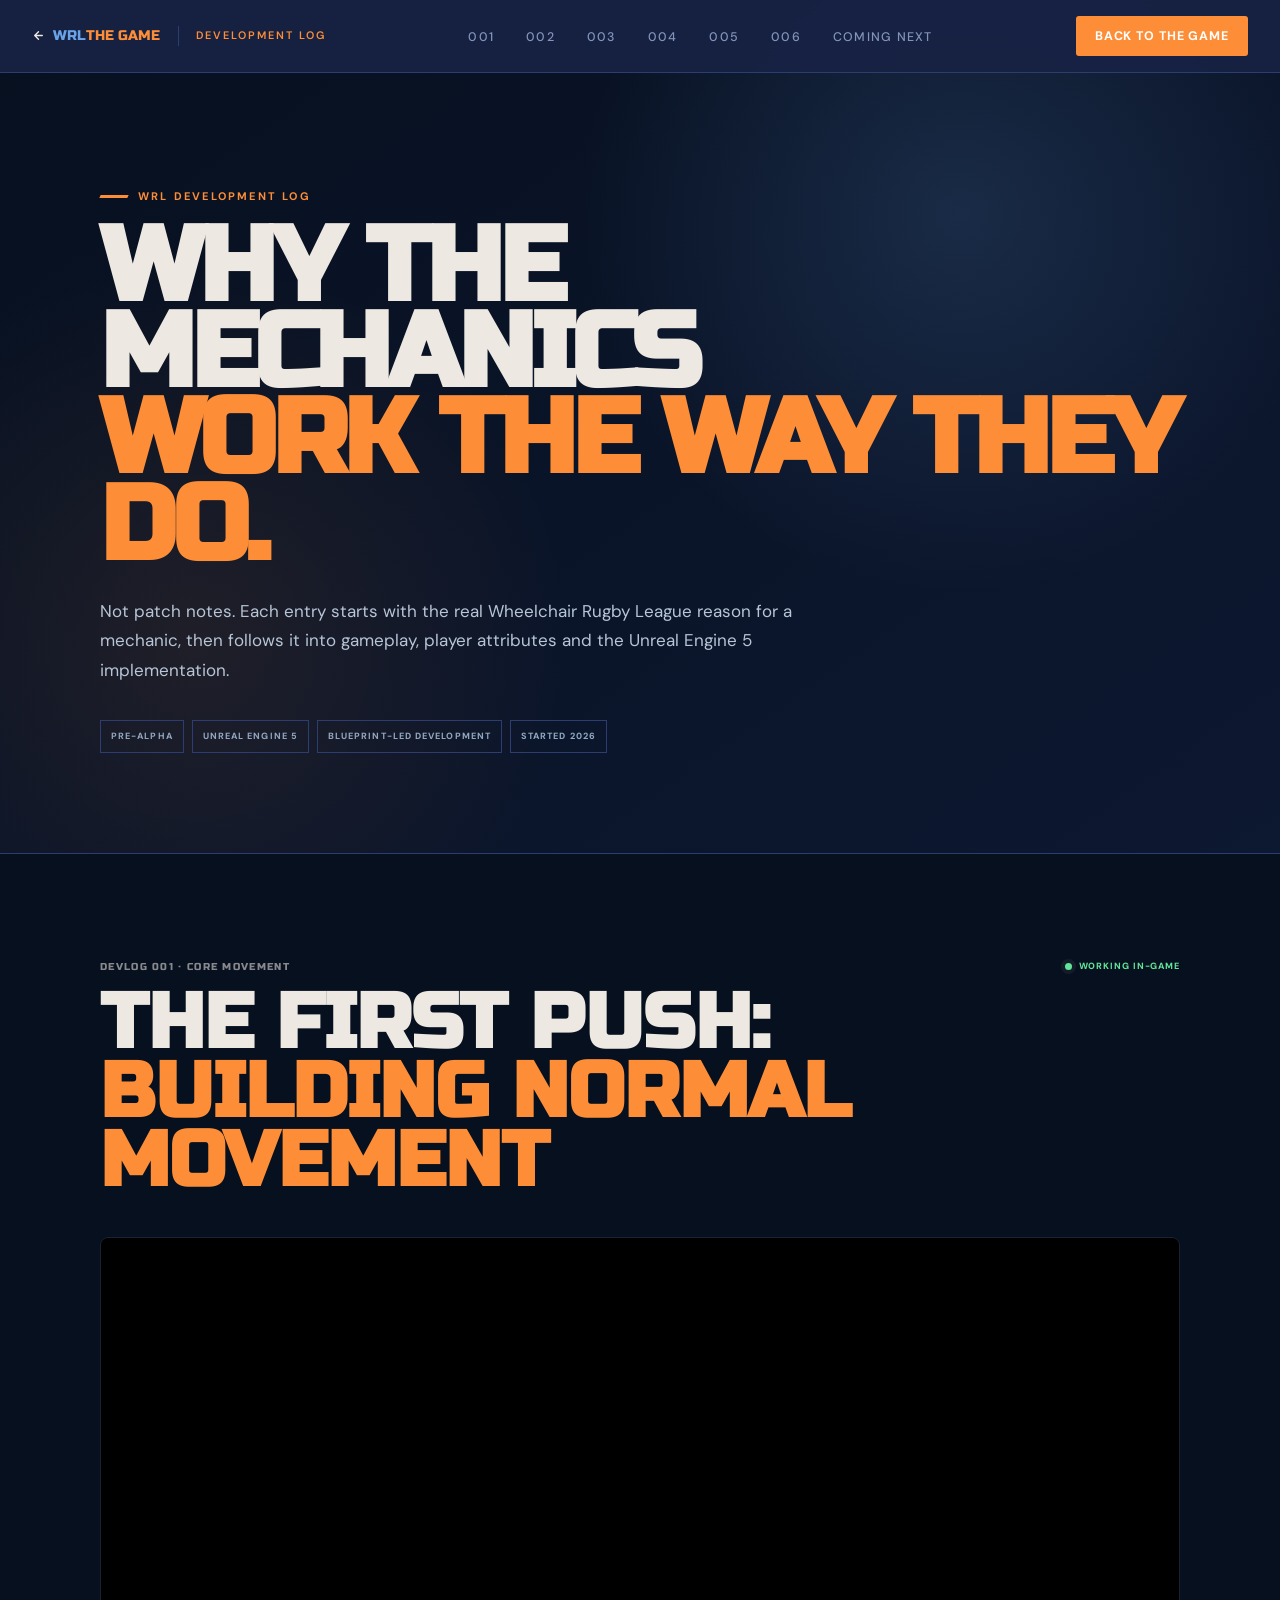
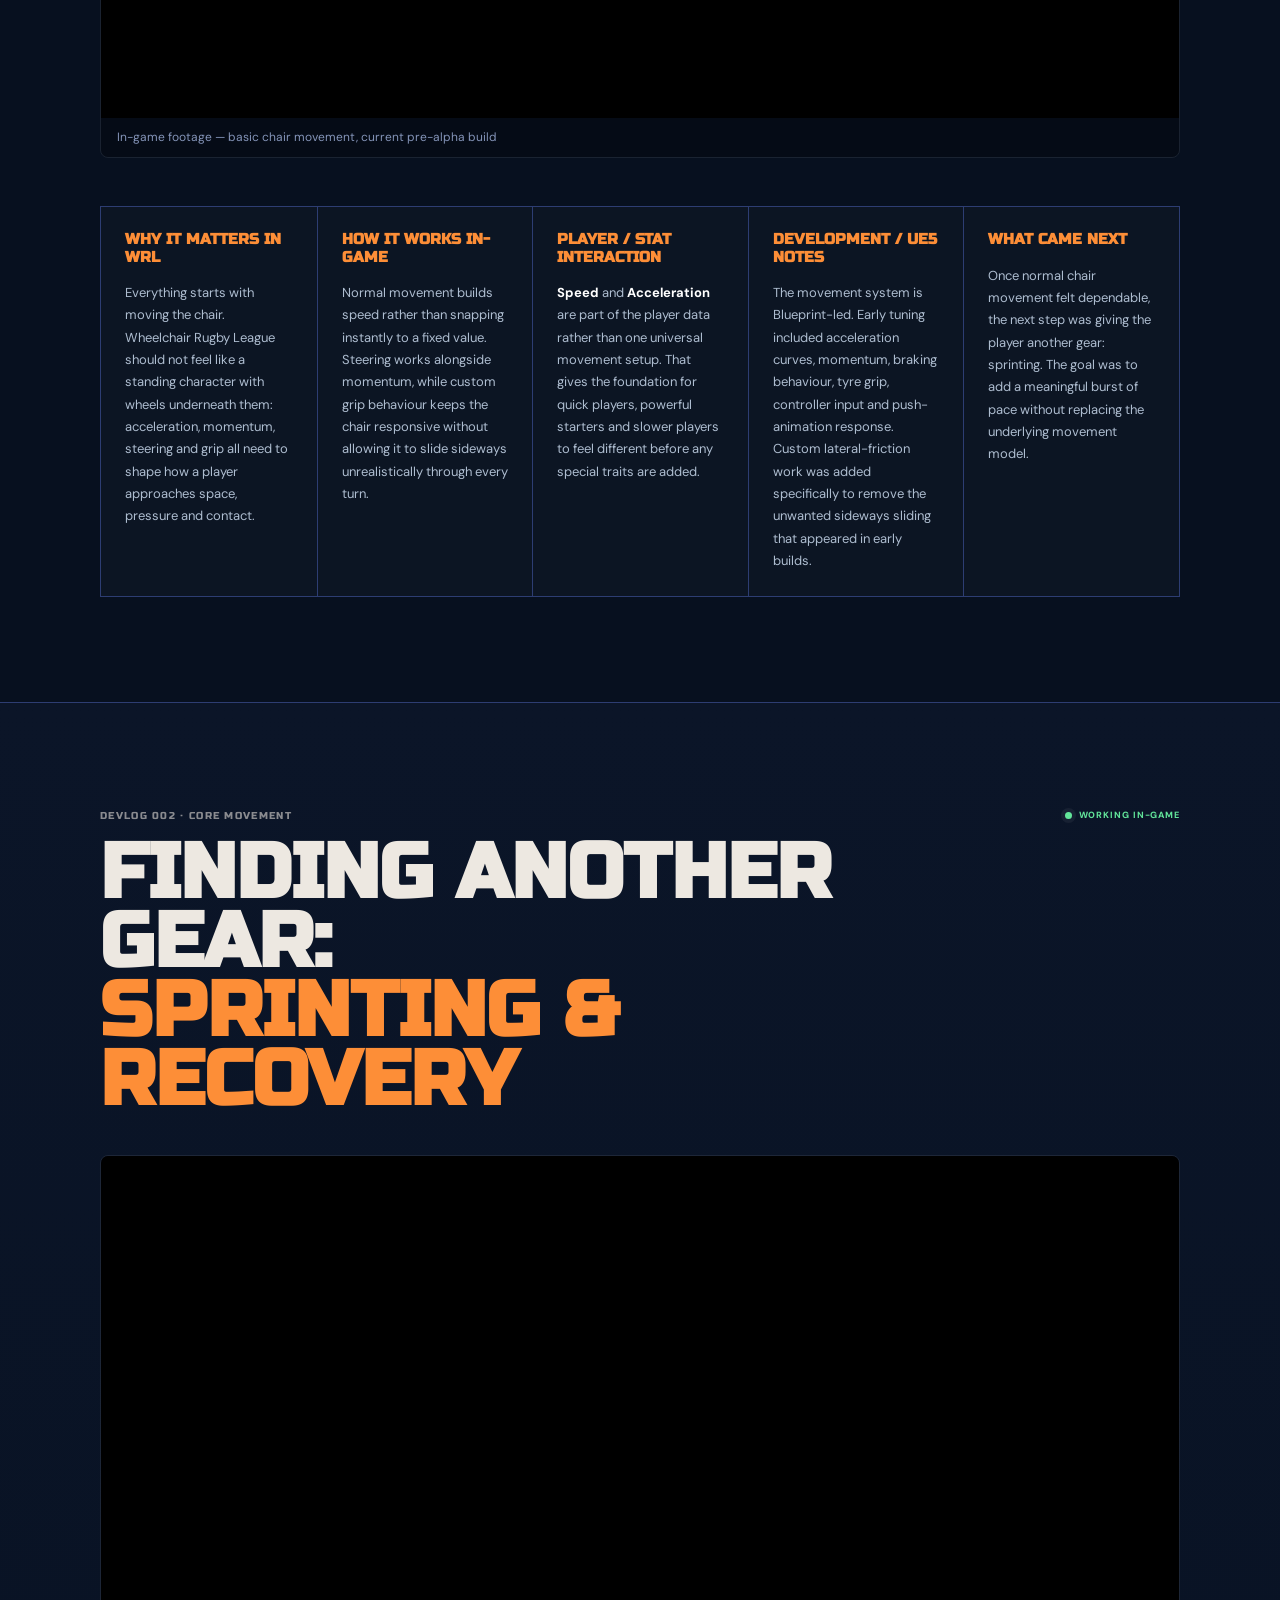
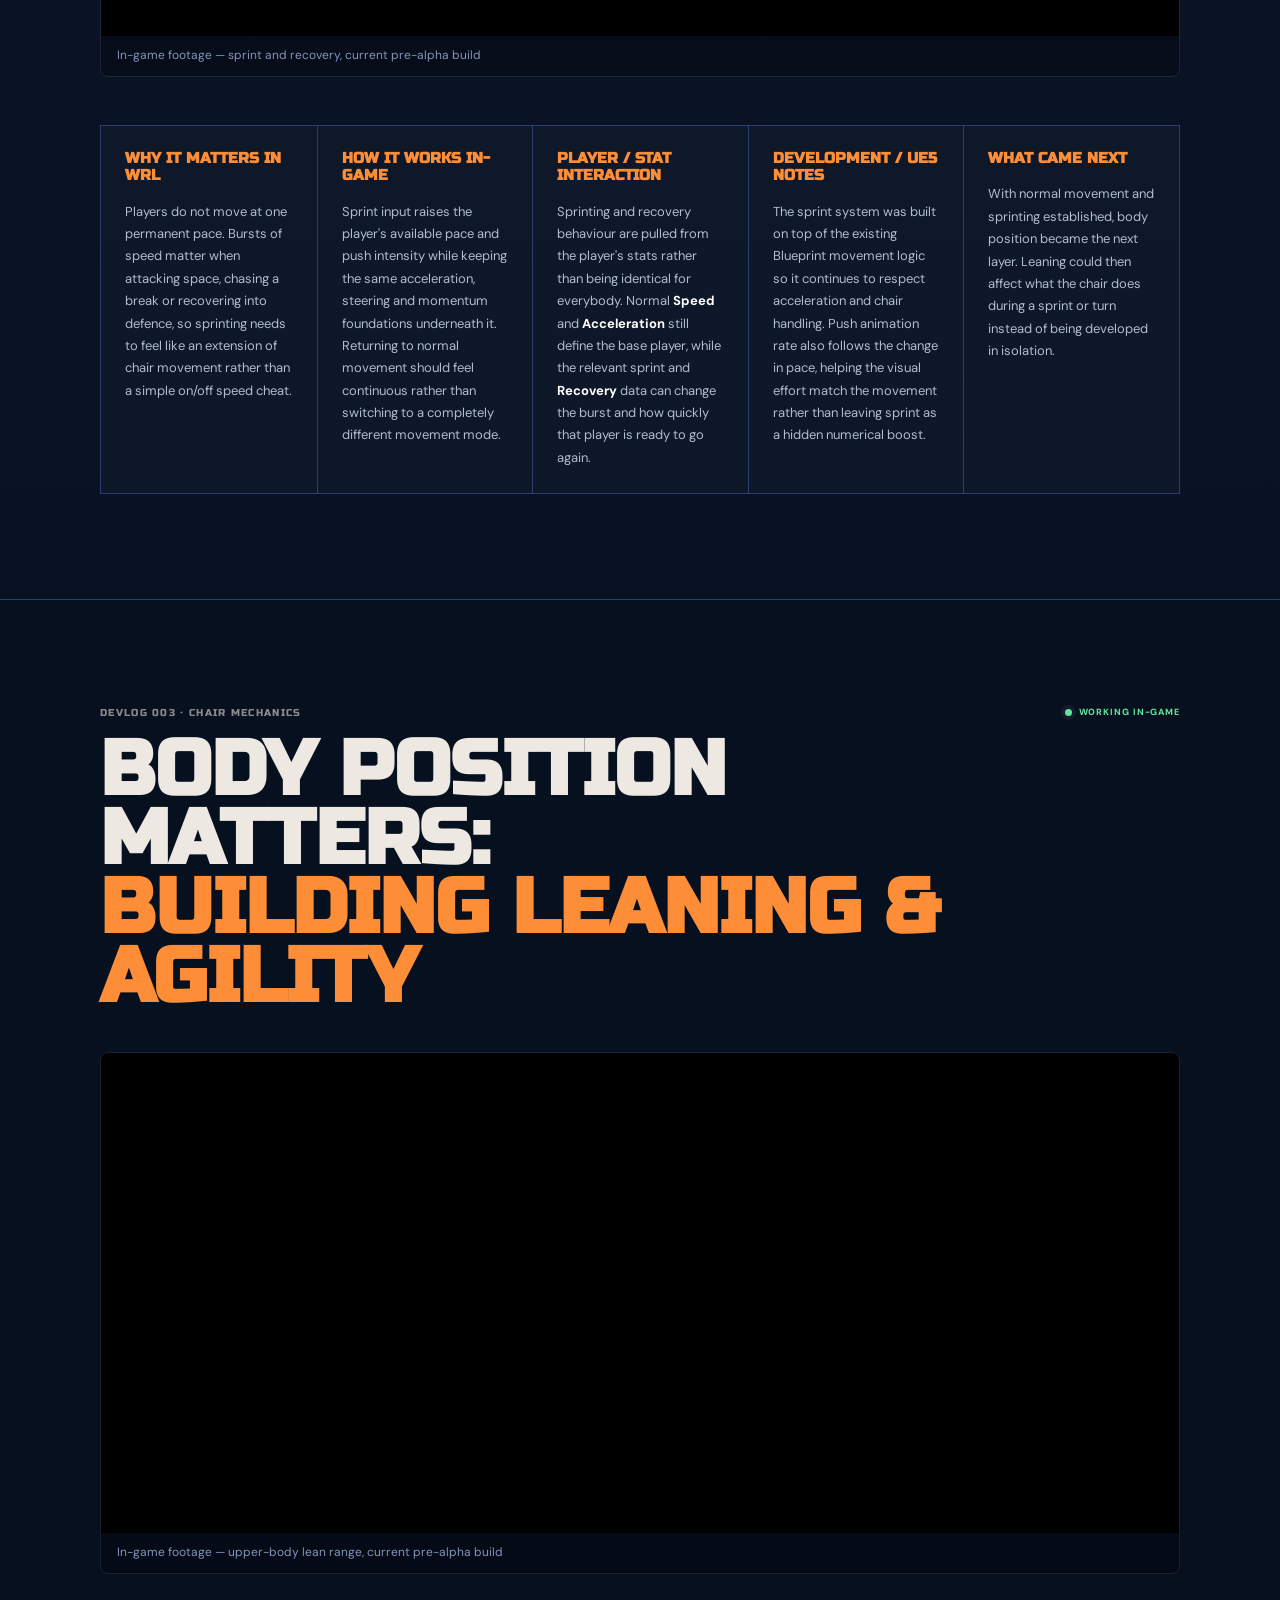
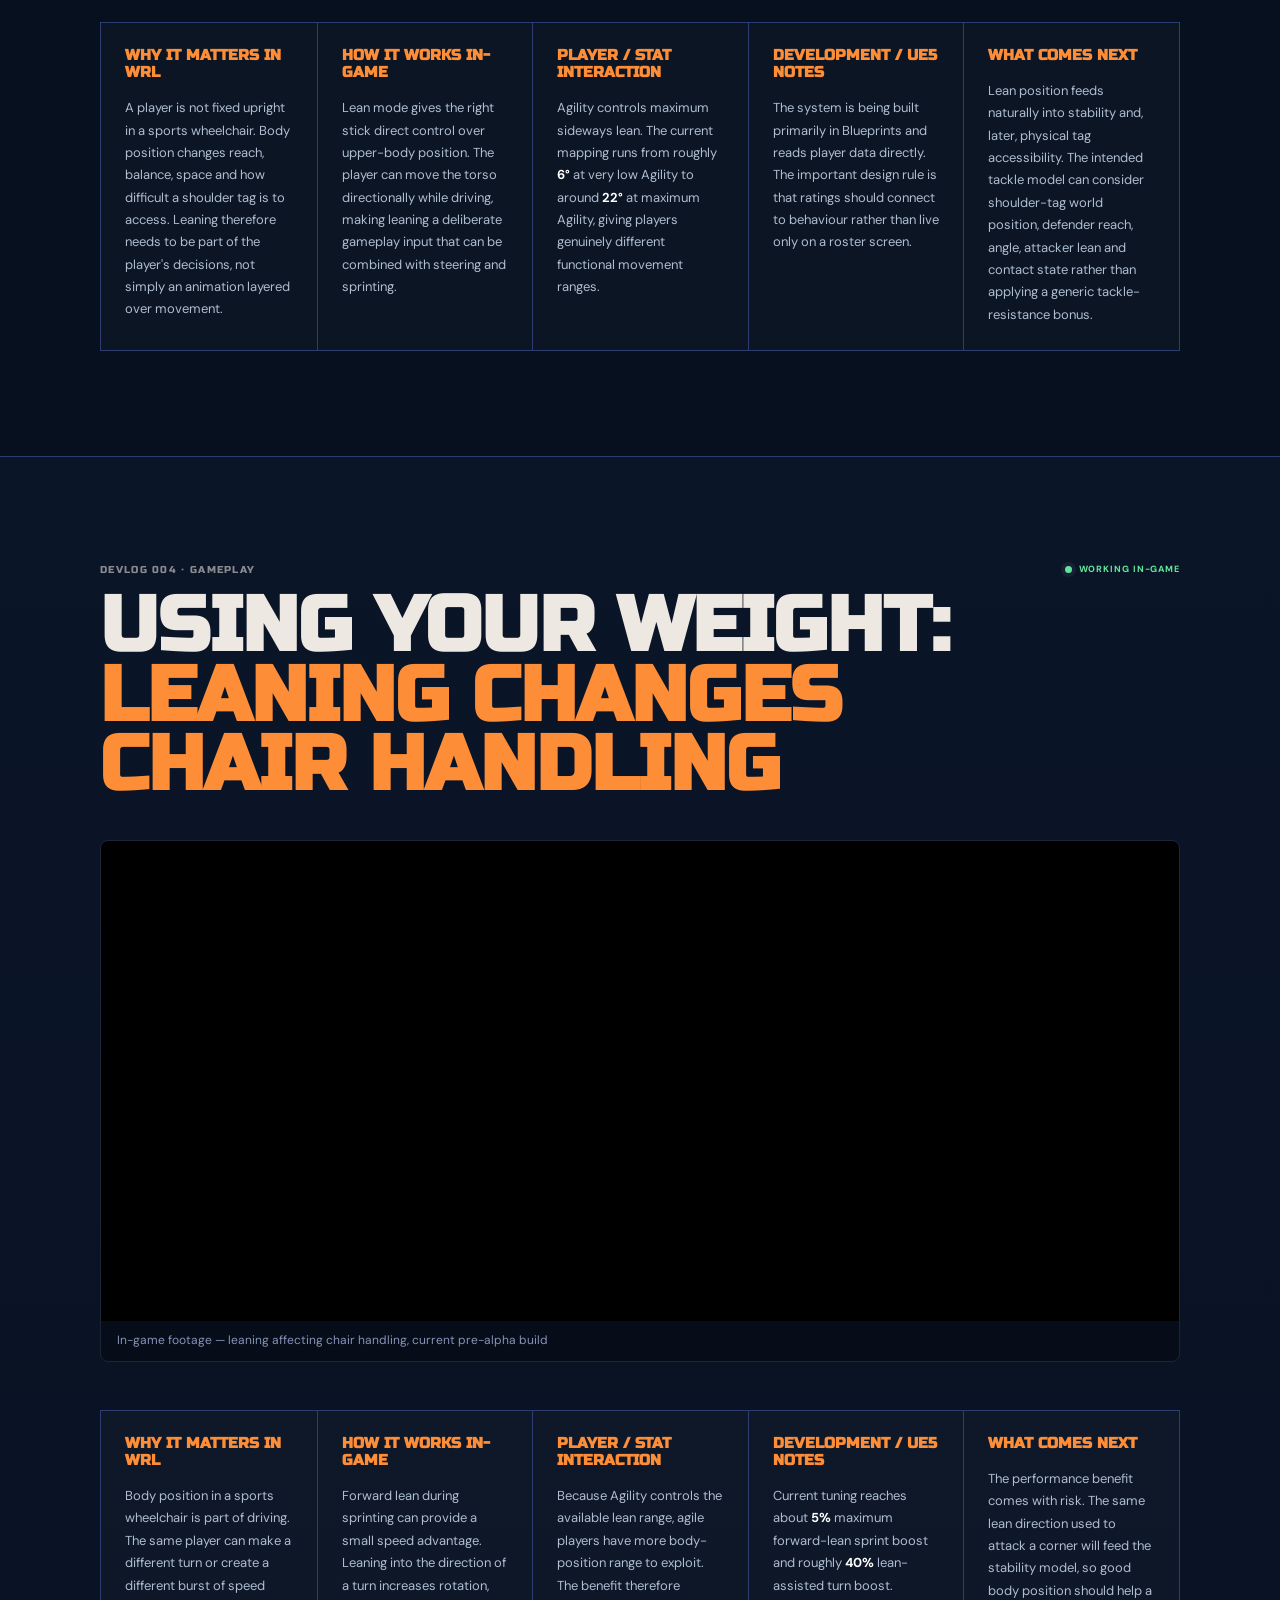
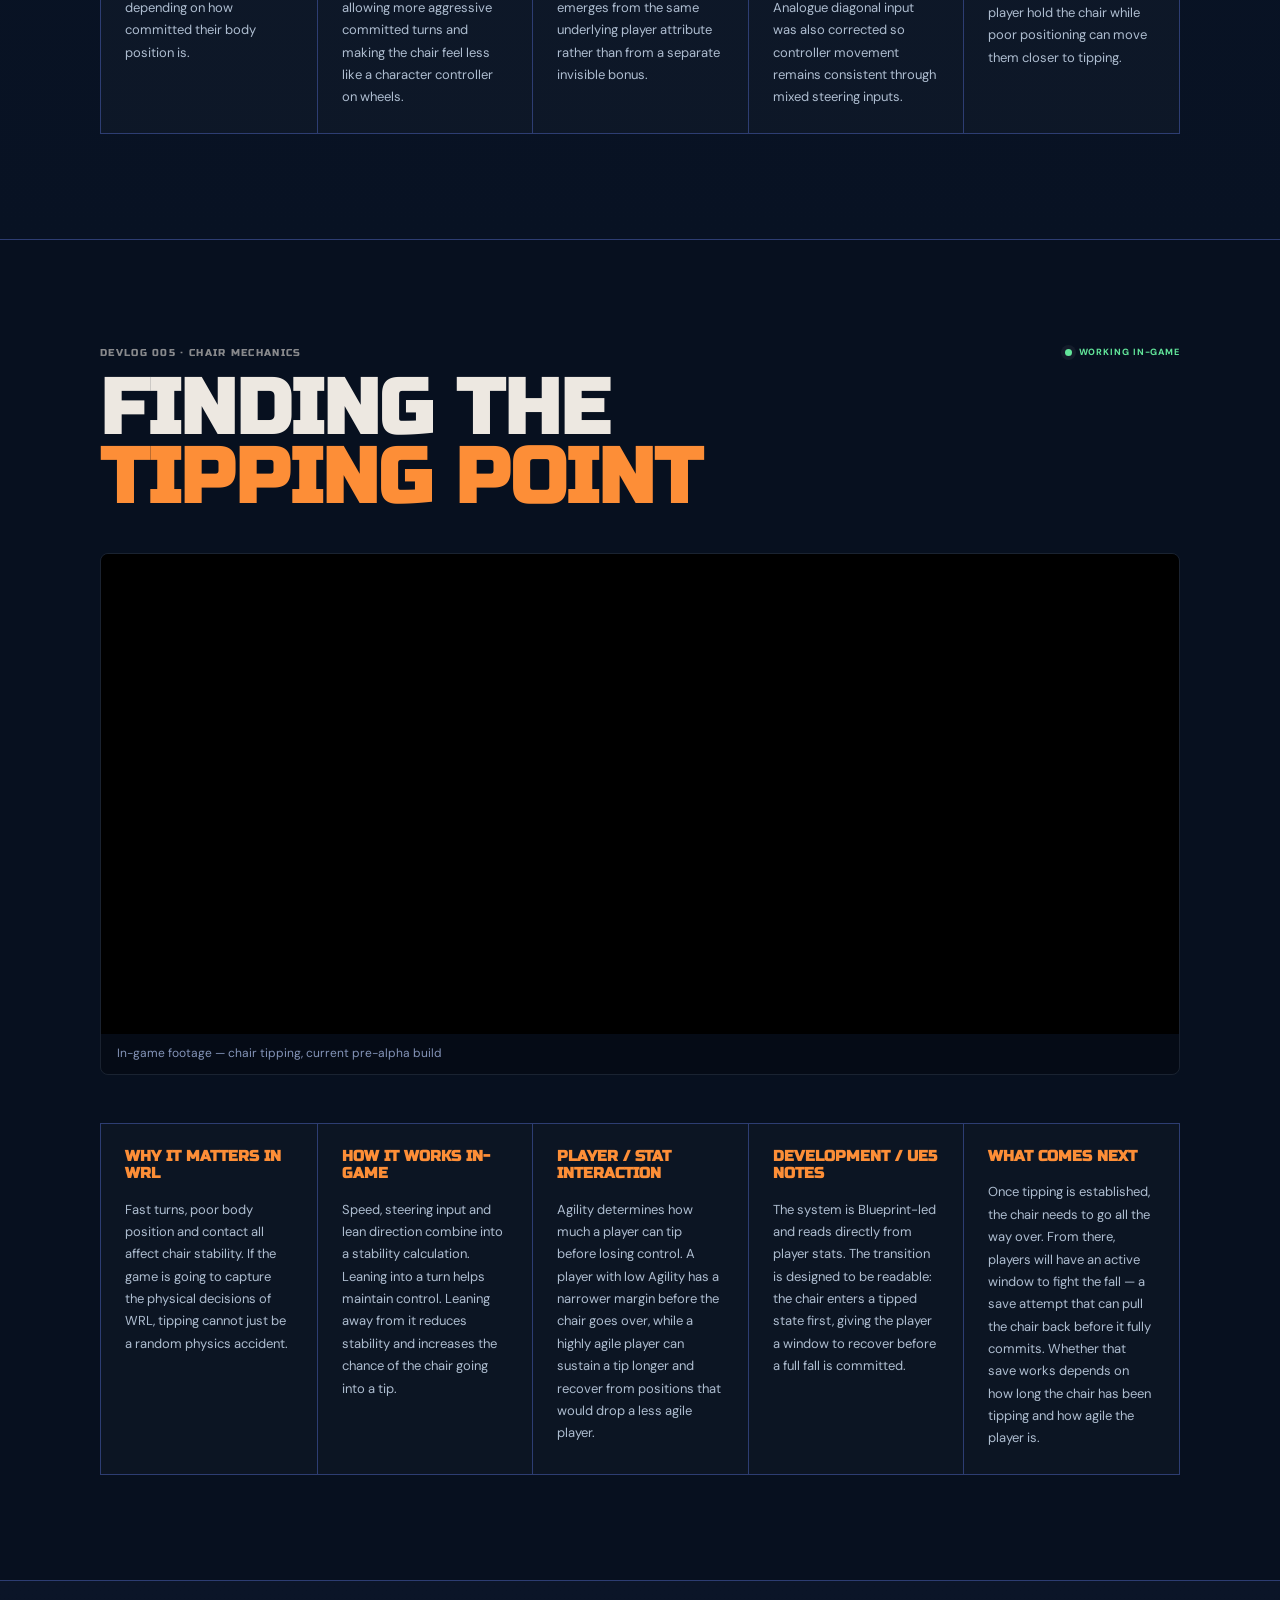
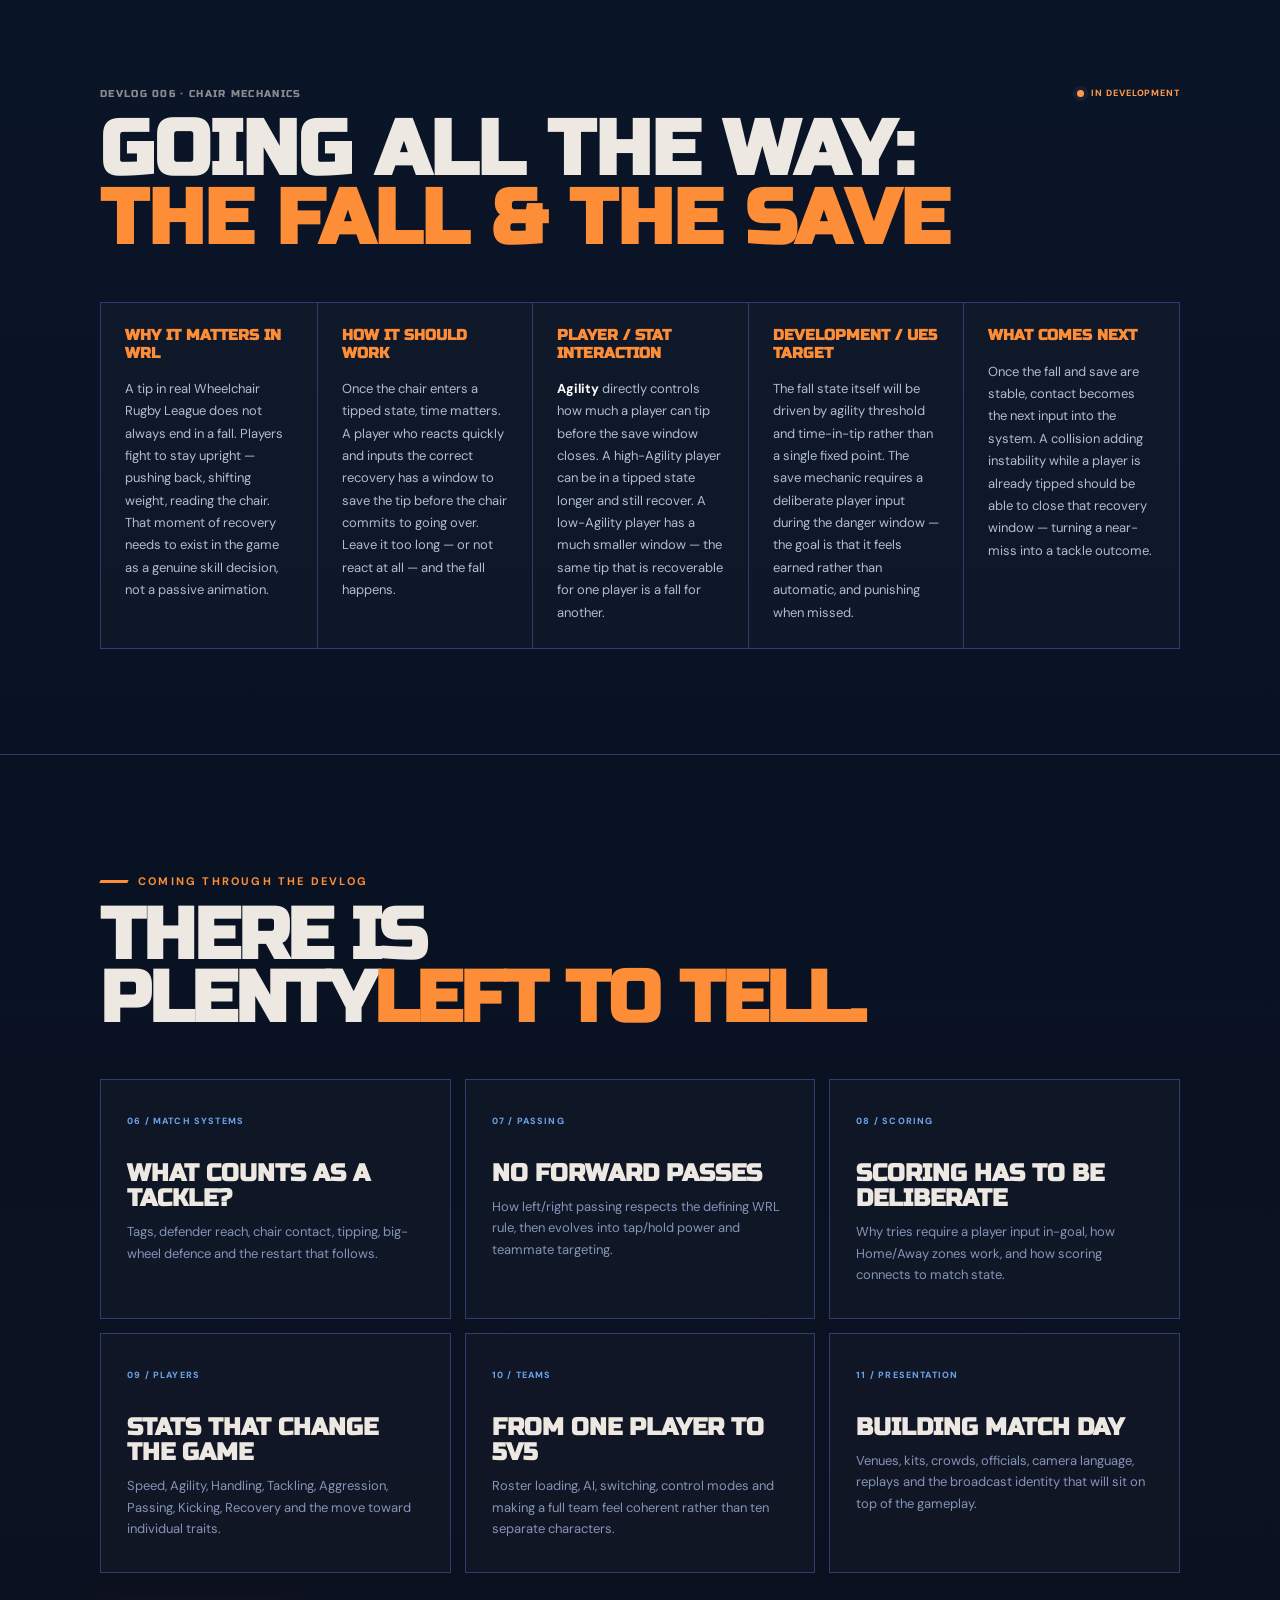
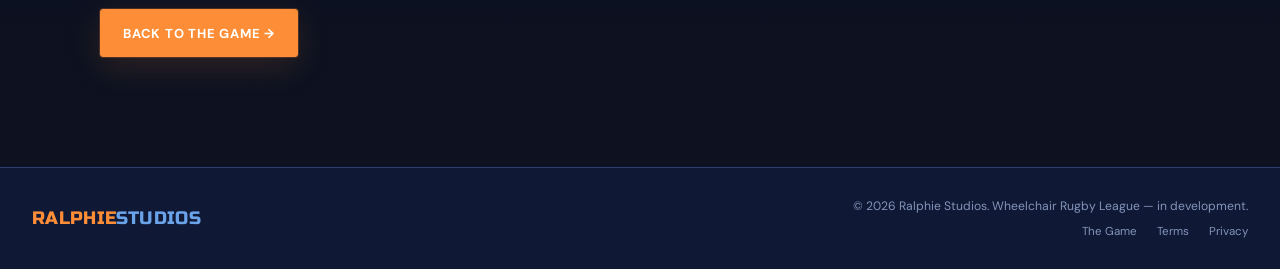
==== commit 5098e49a: "Update devlog 005 'what comes next' to focus on falling and saving Co-Authored-By: Claude Sonnet 4.6" ====
--- a/devlog.html
+++ b/devlog.html
@@ -119,7 +119,7 @@
           <article><h3>How it works in-game</h3><p>Speed, steering input and lean direction combine into a stability calculation. Leaning into a turn helps maintain control. Leaning away from it reduces stability and increases the chance of the chair going into a tip.</p></article>
           <article><h3>Player / stat interaction</h3><p>Agility determines how much a player can tip before losing control. A player with low Agility has a narrower margin before the chair goes over, while a highly agile player can sustain a tip longer and recover from positions that would drop a less agile player.</p></article>
           <article><h3>Development / UE5 notes</h3><p>The system is Blueprint-led and reads directly from player stats. The transition is designed to be readable: the chair enters a tipped state first, giving the player a window to recover before a full fall is committed.</p></article>
-          <article><h3>What comes next</h3><p>The recovery save mechanic is now the focus — giving players an active input window to pull the chair back from a tip before it goes all the way over. Contact will then feed additional instability into the same system.</p></article>
+          <article><h3>What comes next</h3><p>Once tipping is established, the chair needs to go all the way over. From there, players will have an active window to fight the fall — a save attempt that can pull the chair back before it fully commits. Whether that save works depends on how long the chair has been tipping and how agile the player is.</p></article>
         </div>
       </div>
     </section>
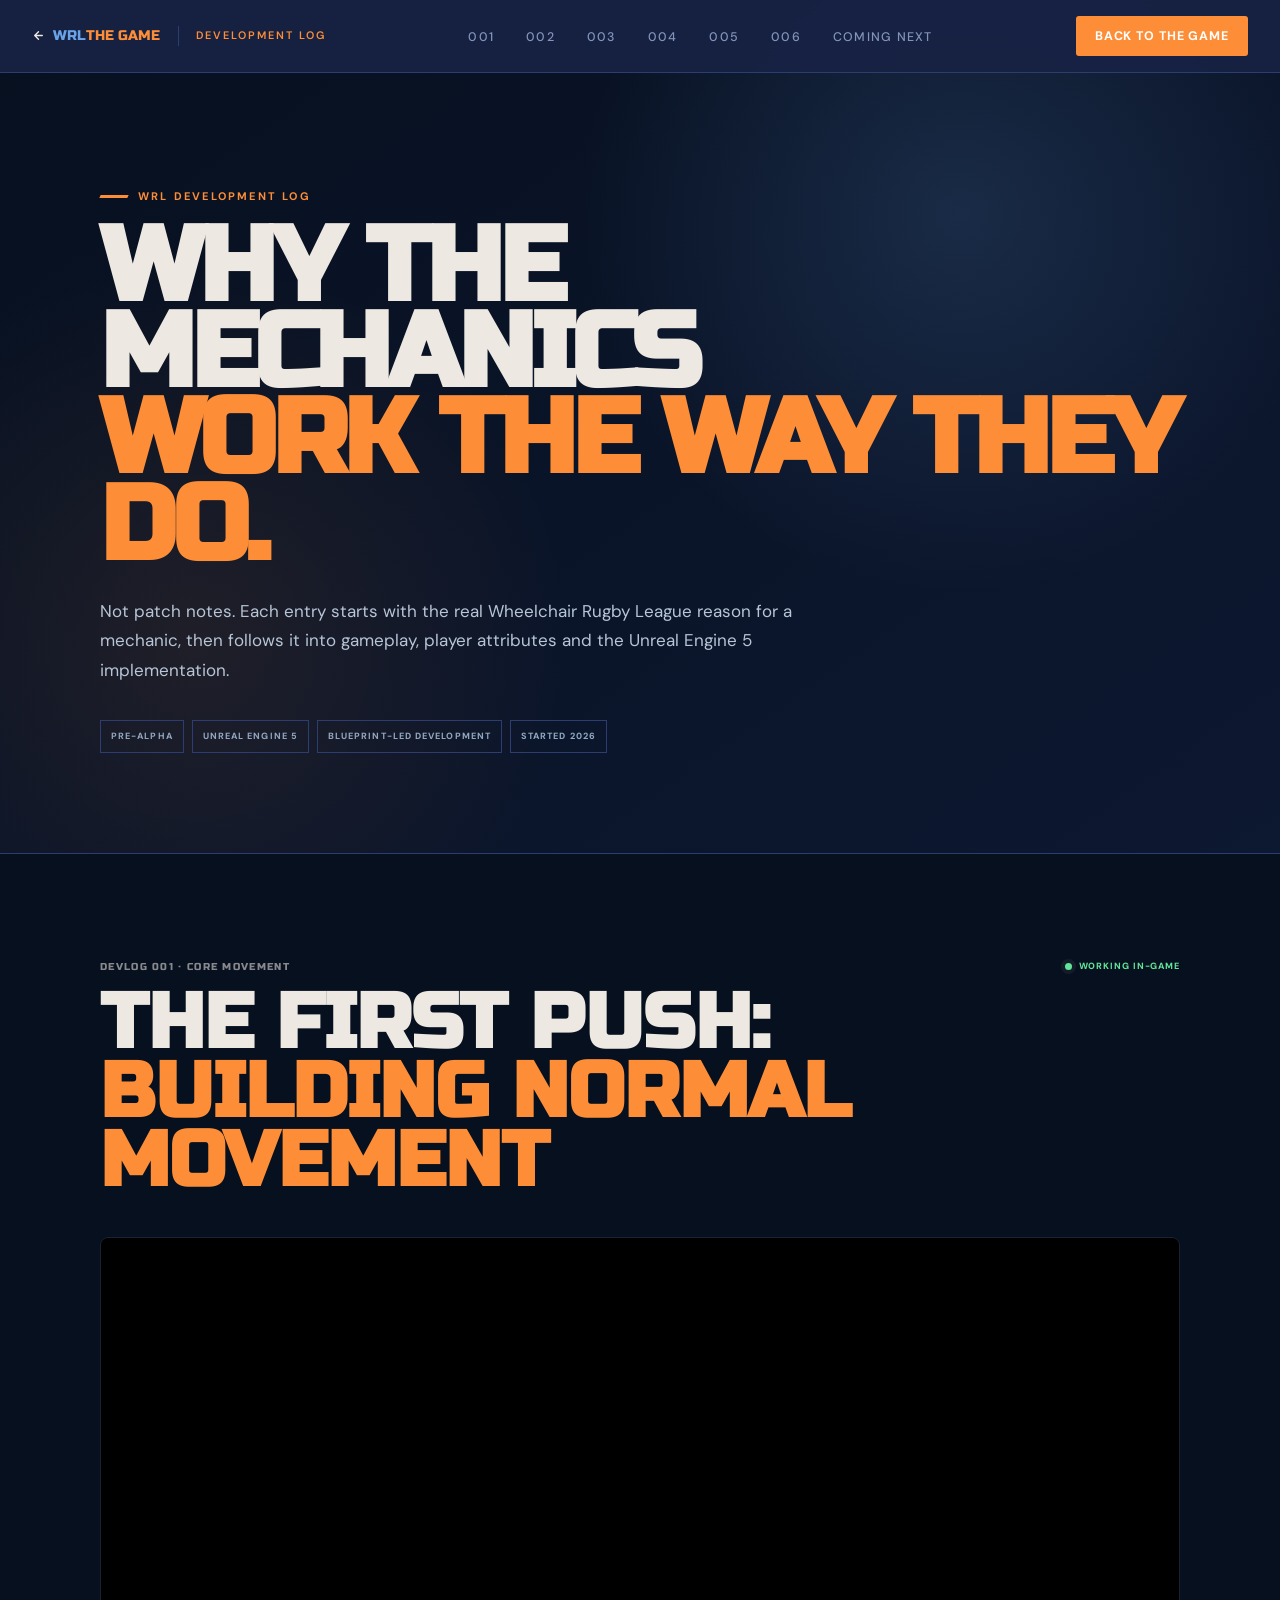
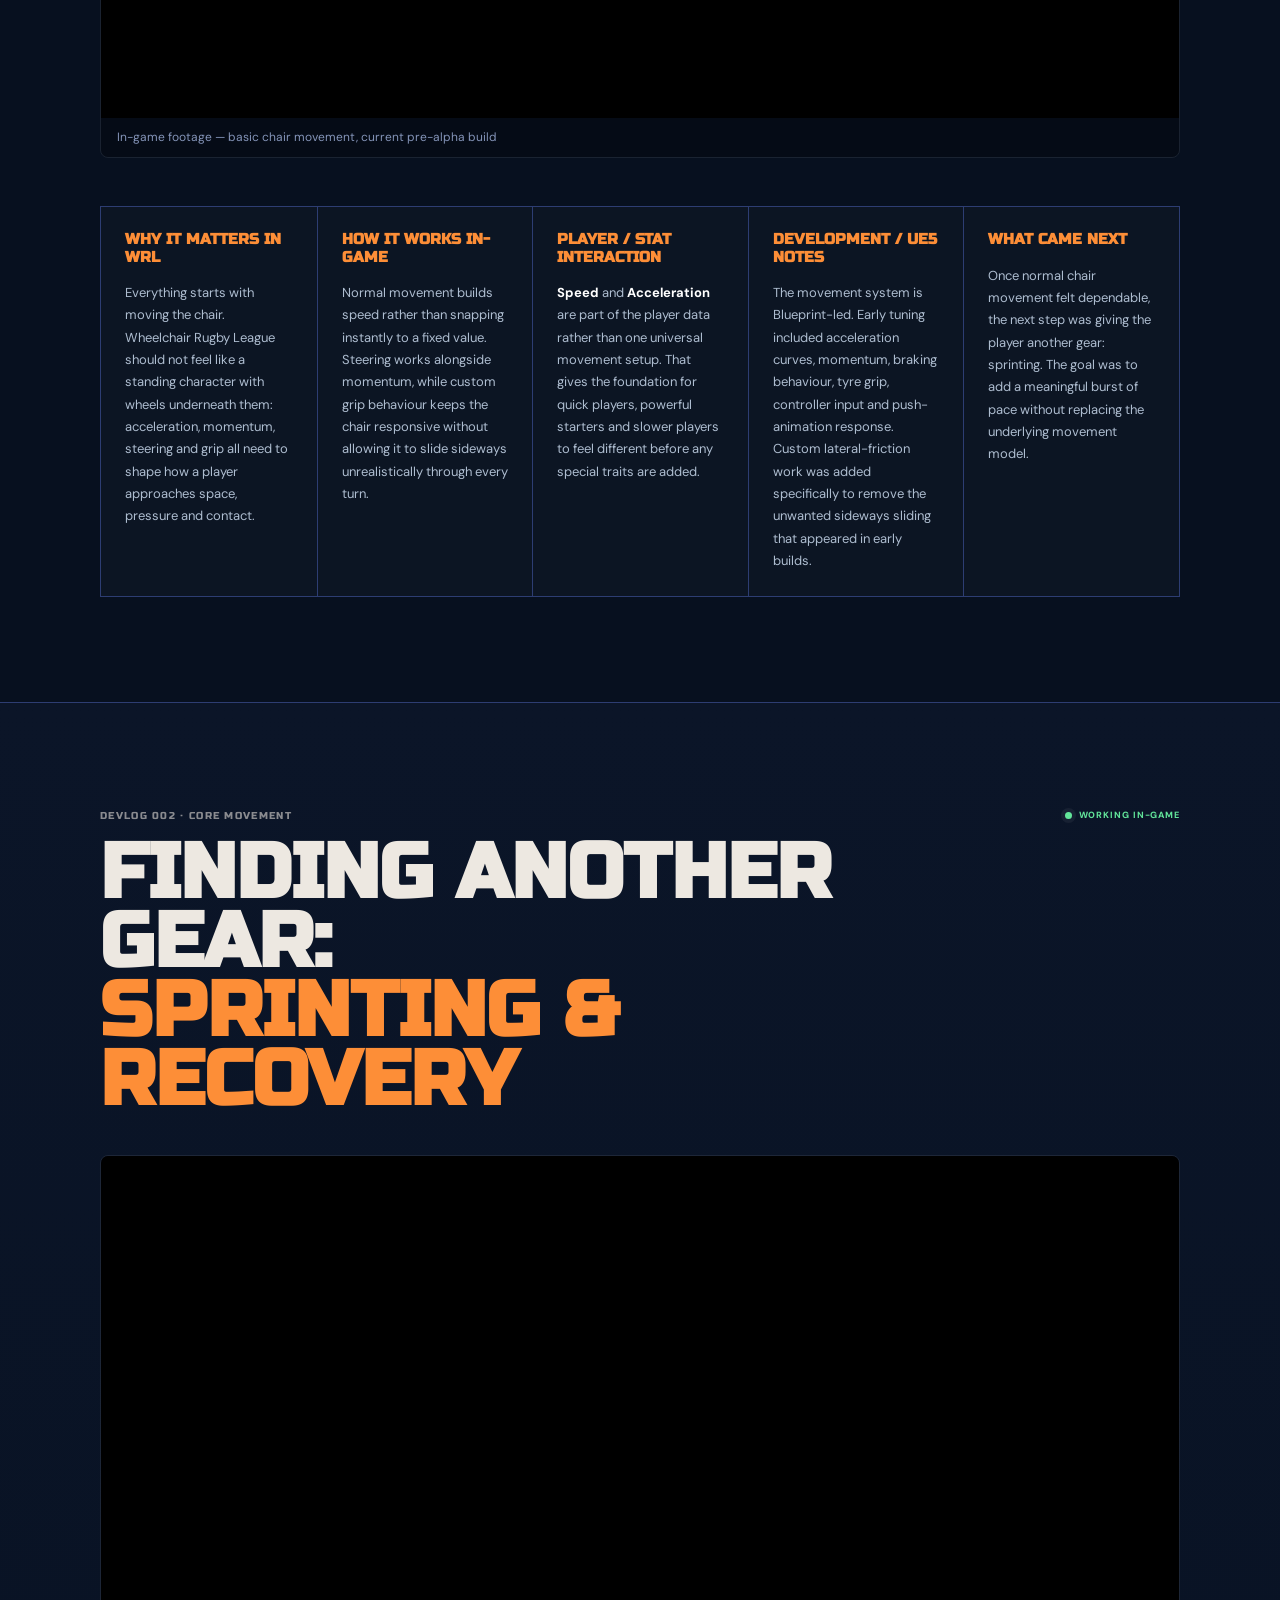
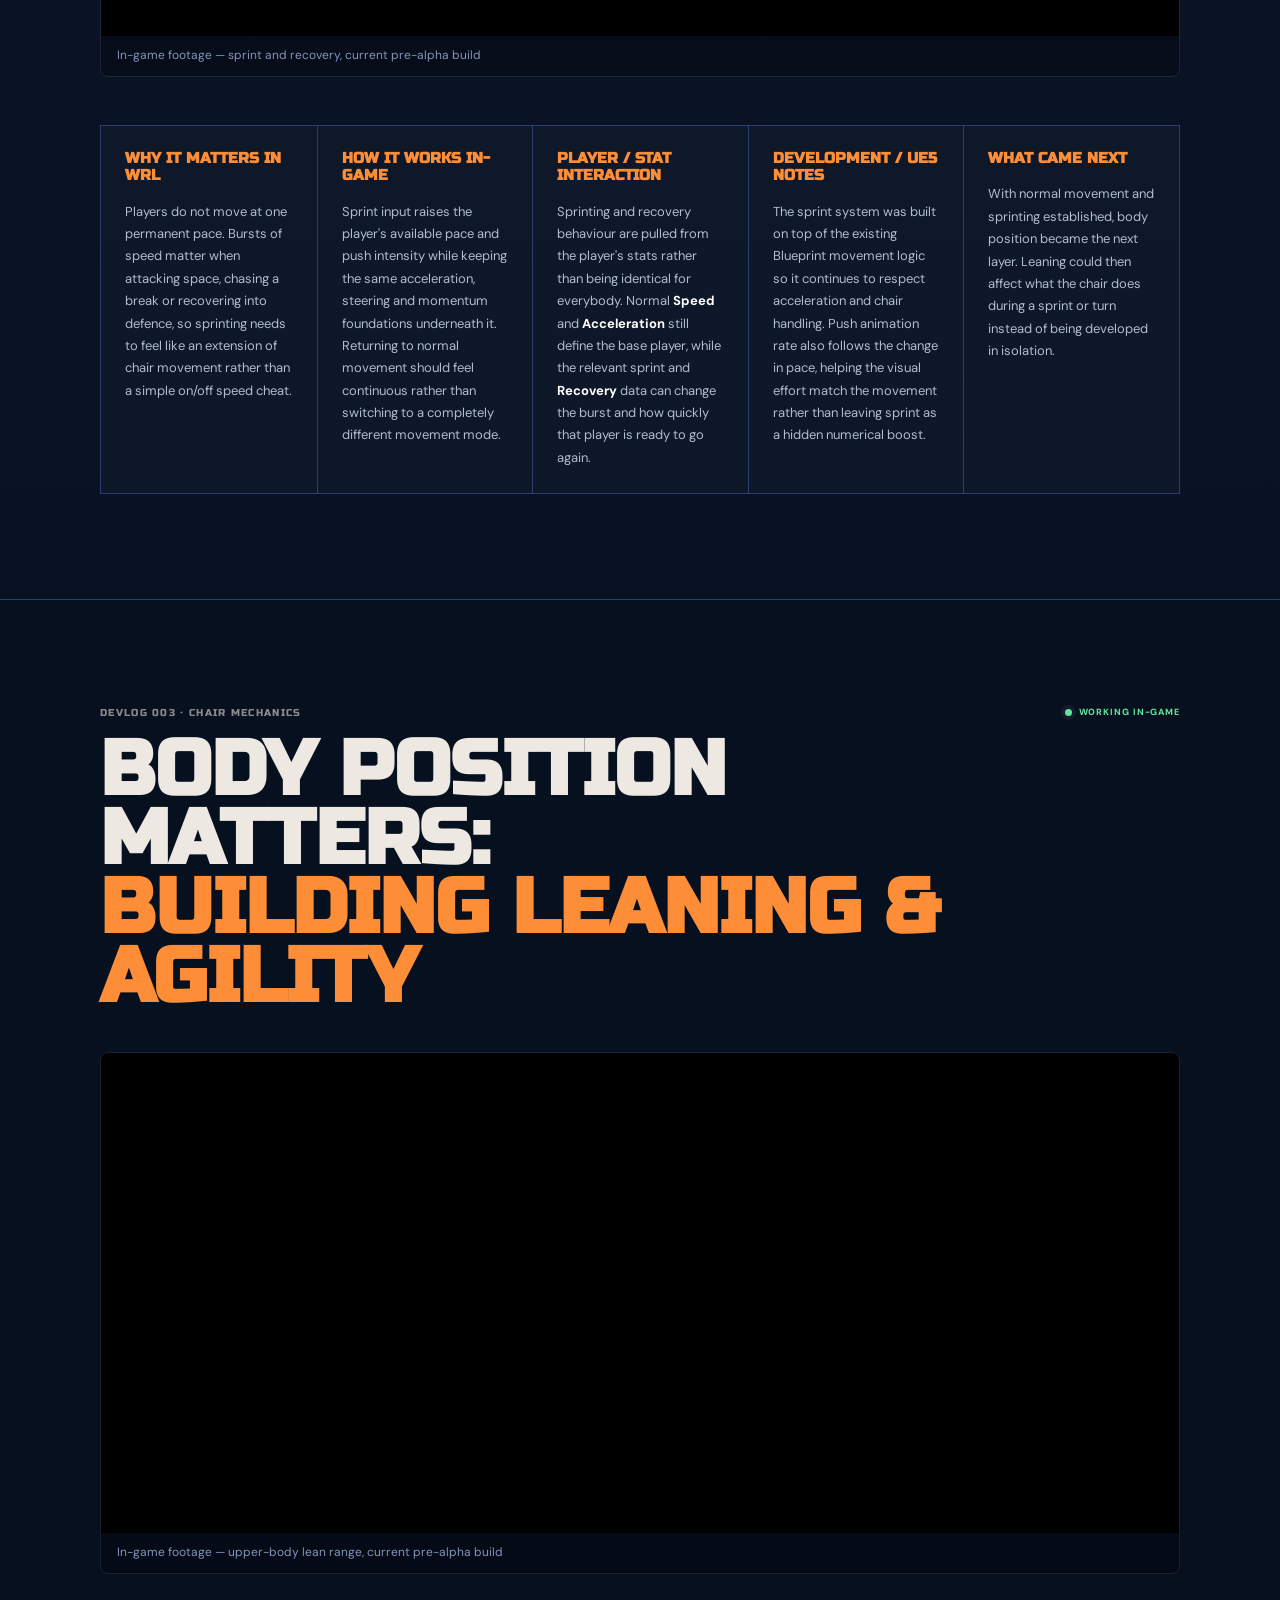
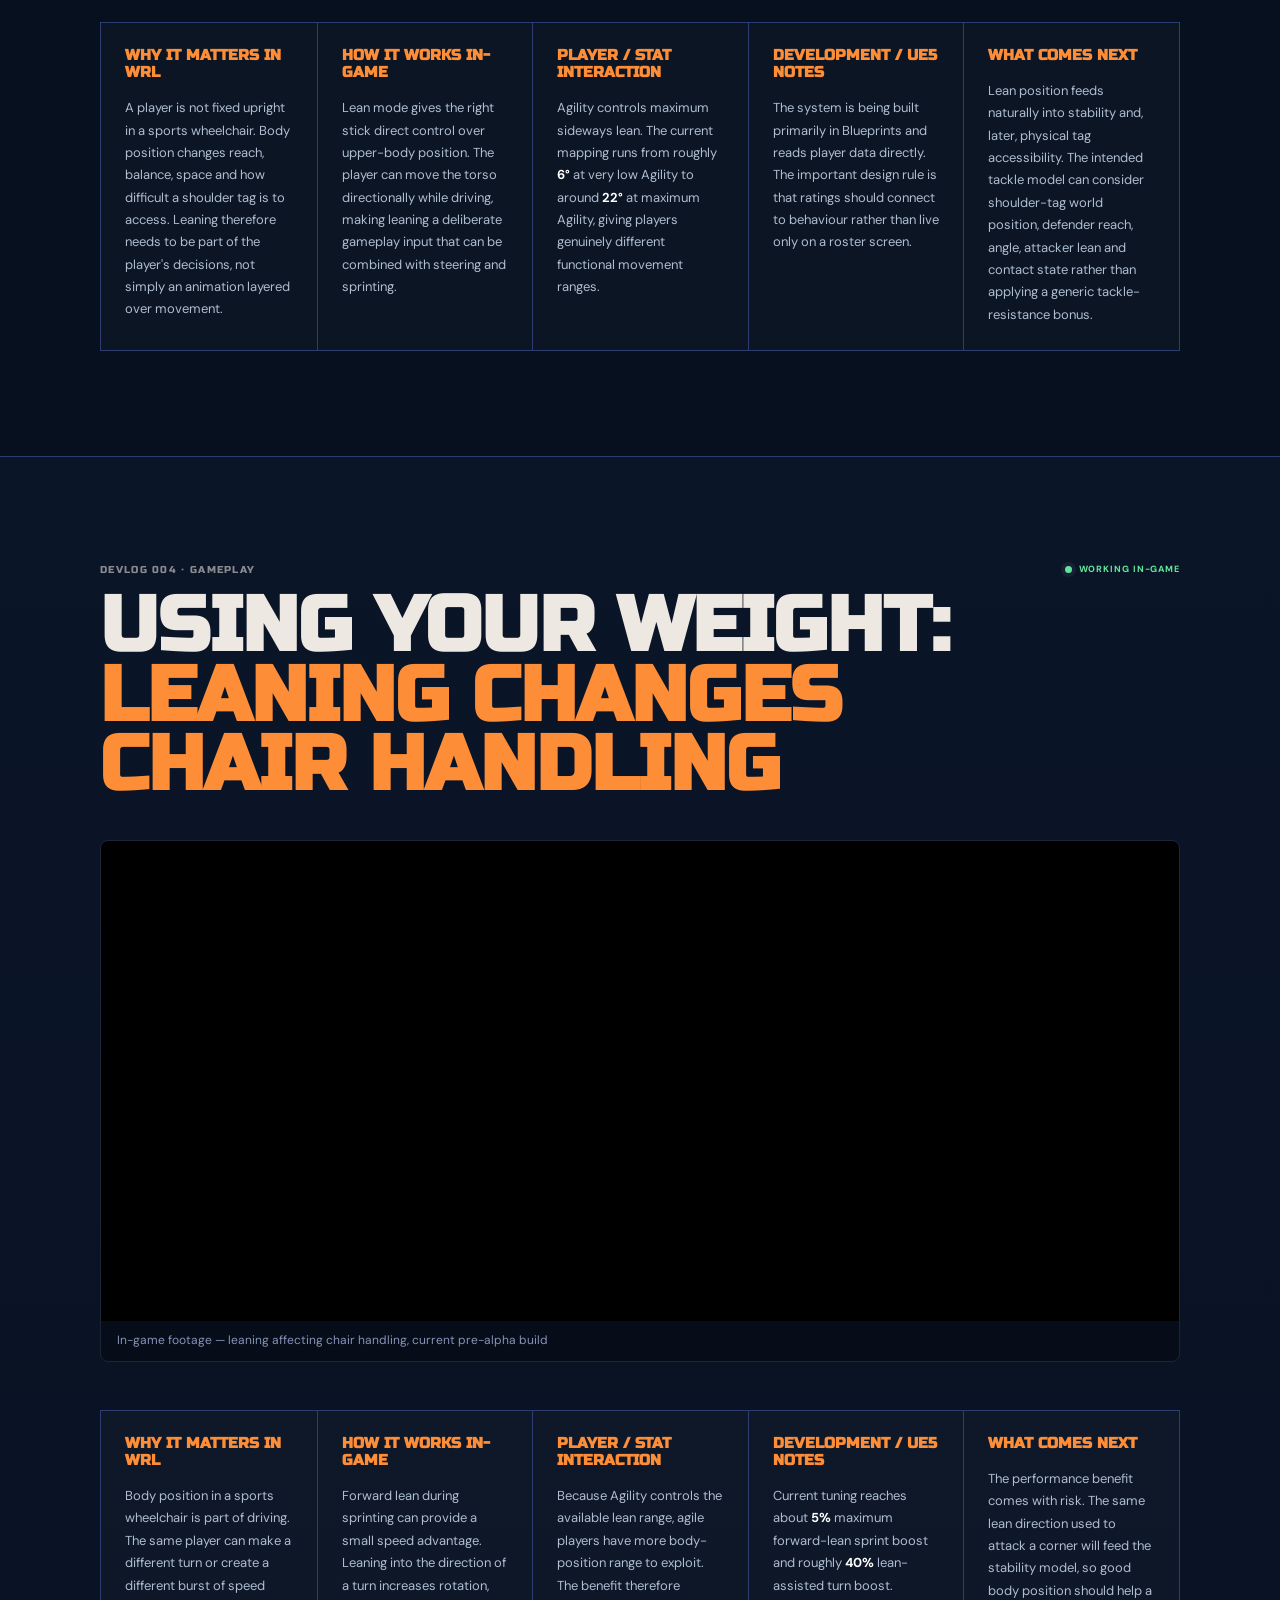
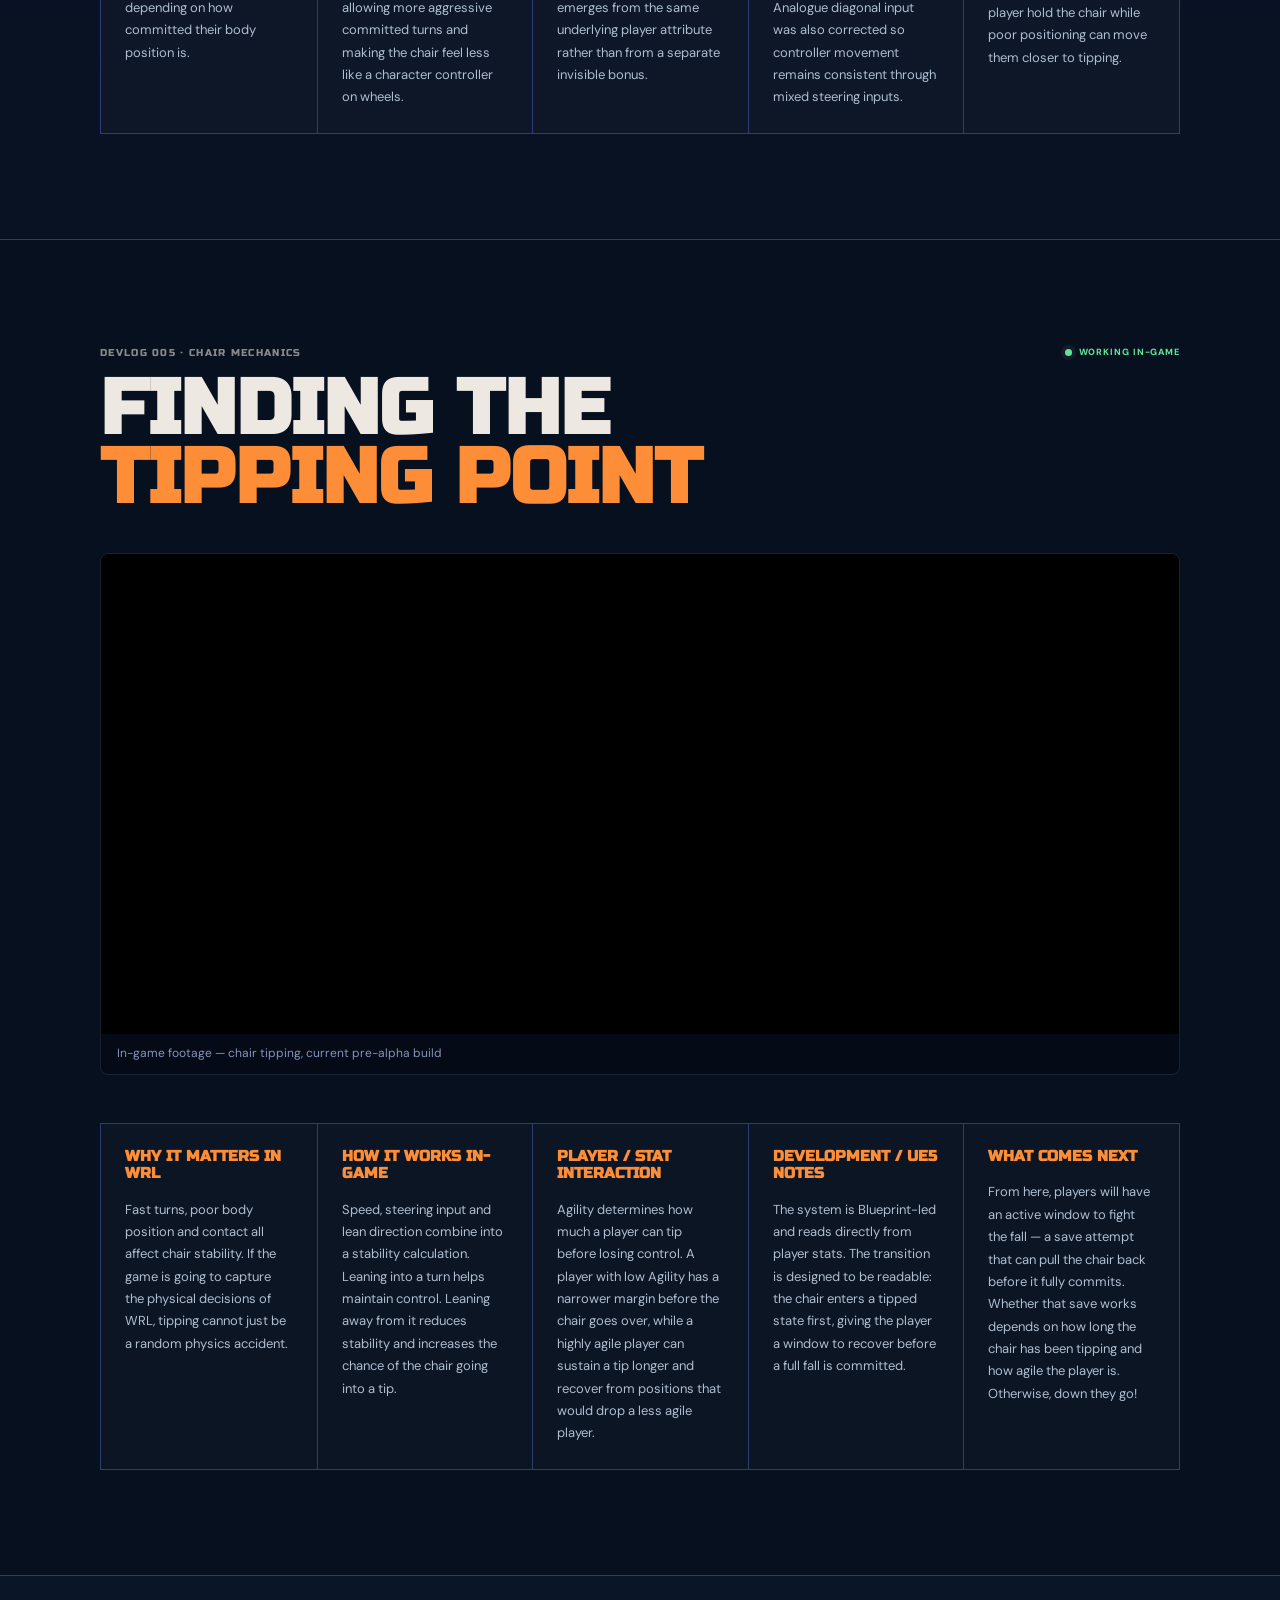
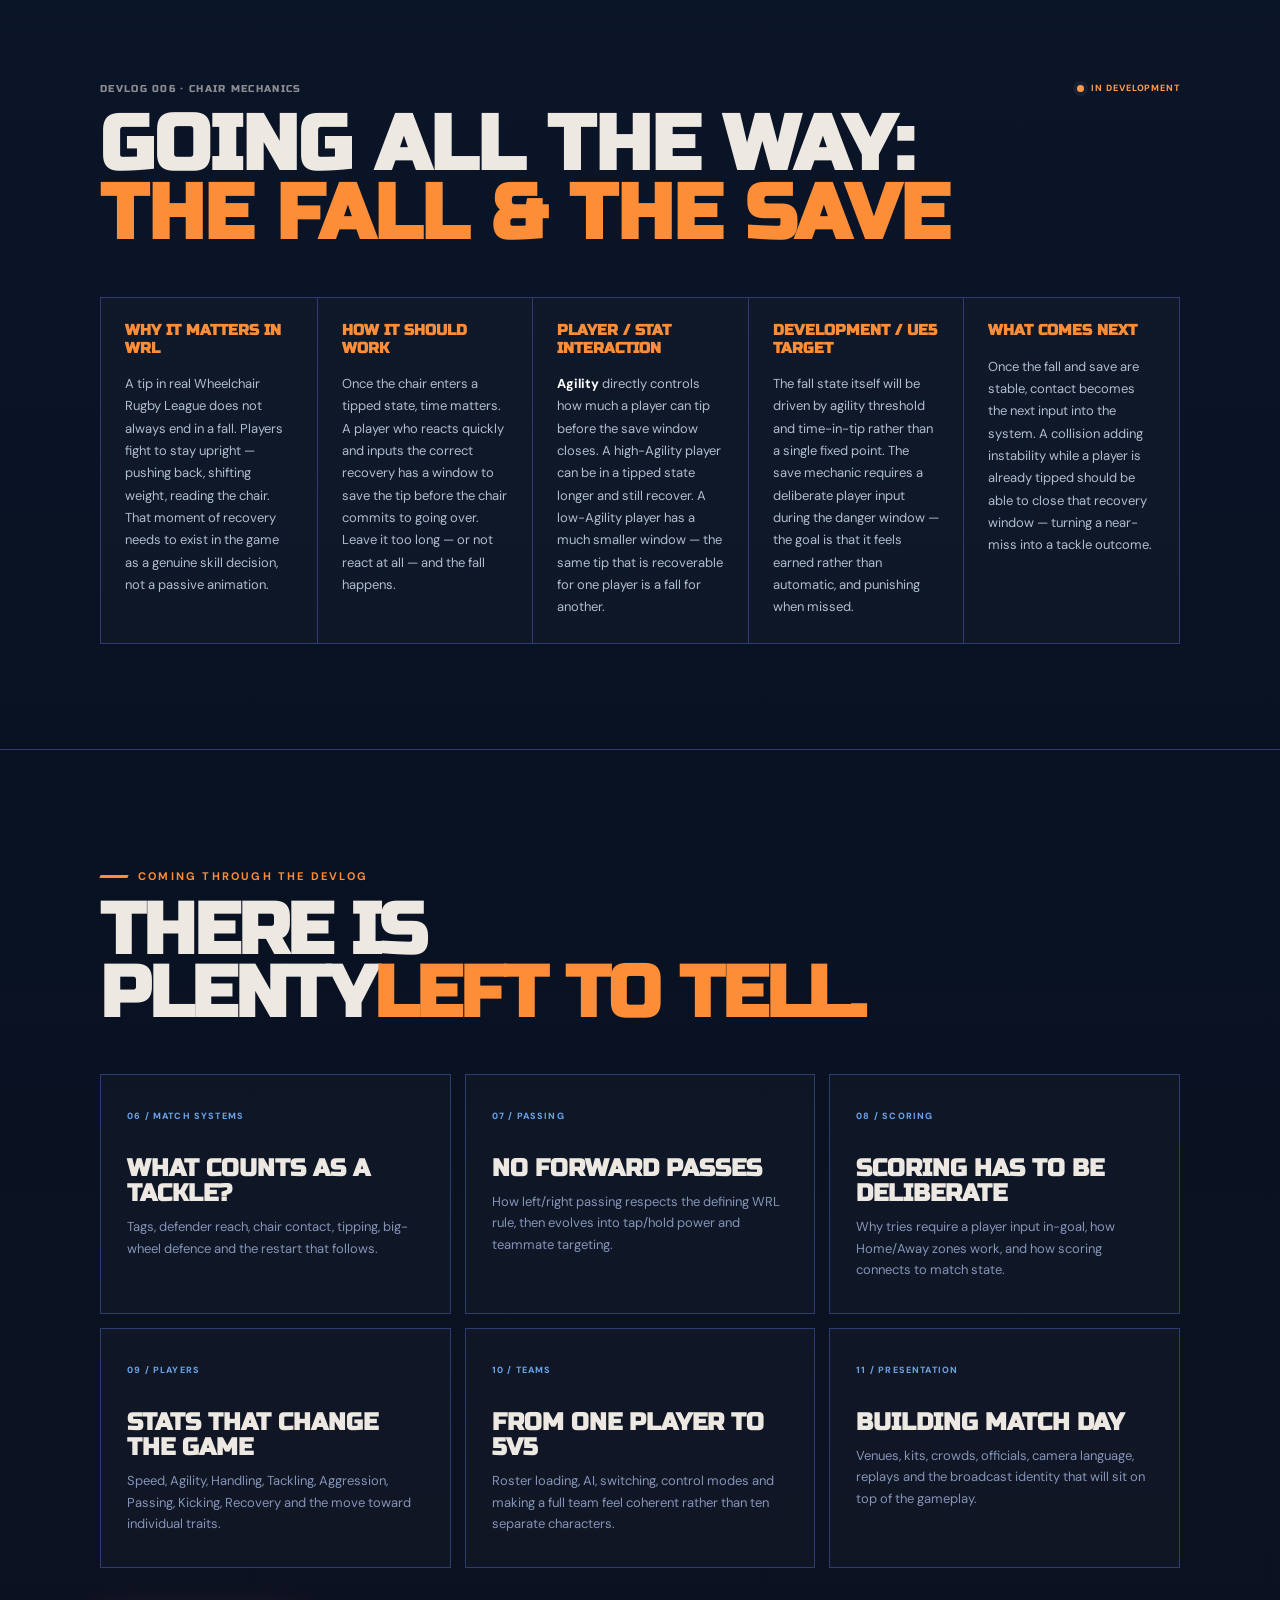
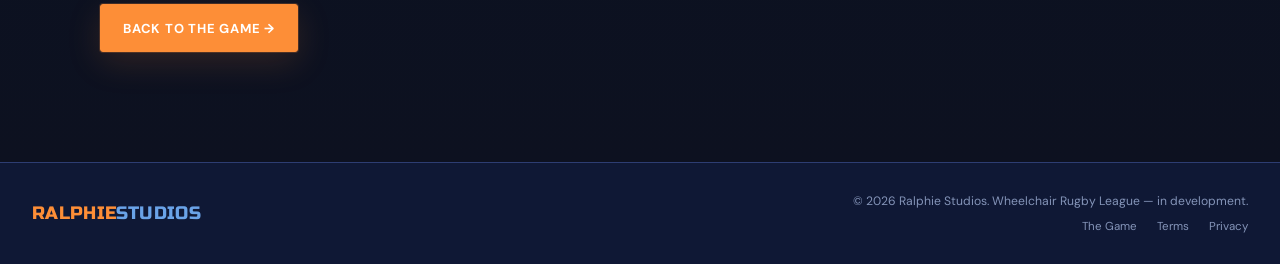
==== commit faf1e162: "Update devlog 005 what comes next with user's own wording Co-Authored-By: Claude Sonnet 4.6 <noreply" ====
--- a/devlog.html
+++ b/devlog.html
@@ -119,7 +119,7 @@
           <article><h3>How it works in-game</h3><p>Speed, steering input and lean direction combine into a stability calculation. Leaning into a turn helps maintain control. Leaning away from it reduces stability and increases the chance of the chair going into a tip.</p></article>
           <article><h3>Player / stat interaction</h3><p>Agility determines how much a player can tip before losing control. A player with low Agility has a narrower margin before the chair goes over, while a highly agile player can sustain a tip longer and recover from positions that would drop a less agile player.</p></article>
           <article><h3>Development / UE5 notes</h3><p>The system is Blueprint-led and reads directly from player stats. The transition is designed to be readable: the chair enters a tipped state first, giving the player a window to recover before a full fall is committed.</p></article>
-          <article><h3>What comes next</h3><p>Once tipping is established, the chair needs to go all the way over. From there, players will have an active window to fight the fall — a save attempt that can pull the chair back before it fully commits. Whether that save works depends on how long the chair has been tipping and how agile the player is.</p></article>
+          <article><h3>What comes next</h3><p>From here, players will have an active window to fight the fall — a save attempt that can pull the chair back before it fully commits. Whether that save works depends on how long the chair has been tipping and how agile the player is. Otherwise, down they go!</p></article>
         </div>
       </div>
     </section>
